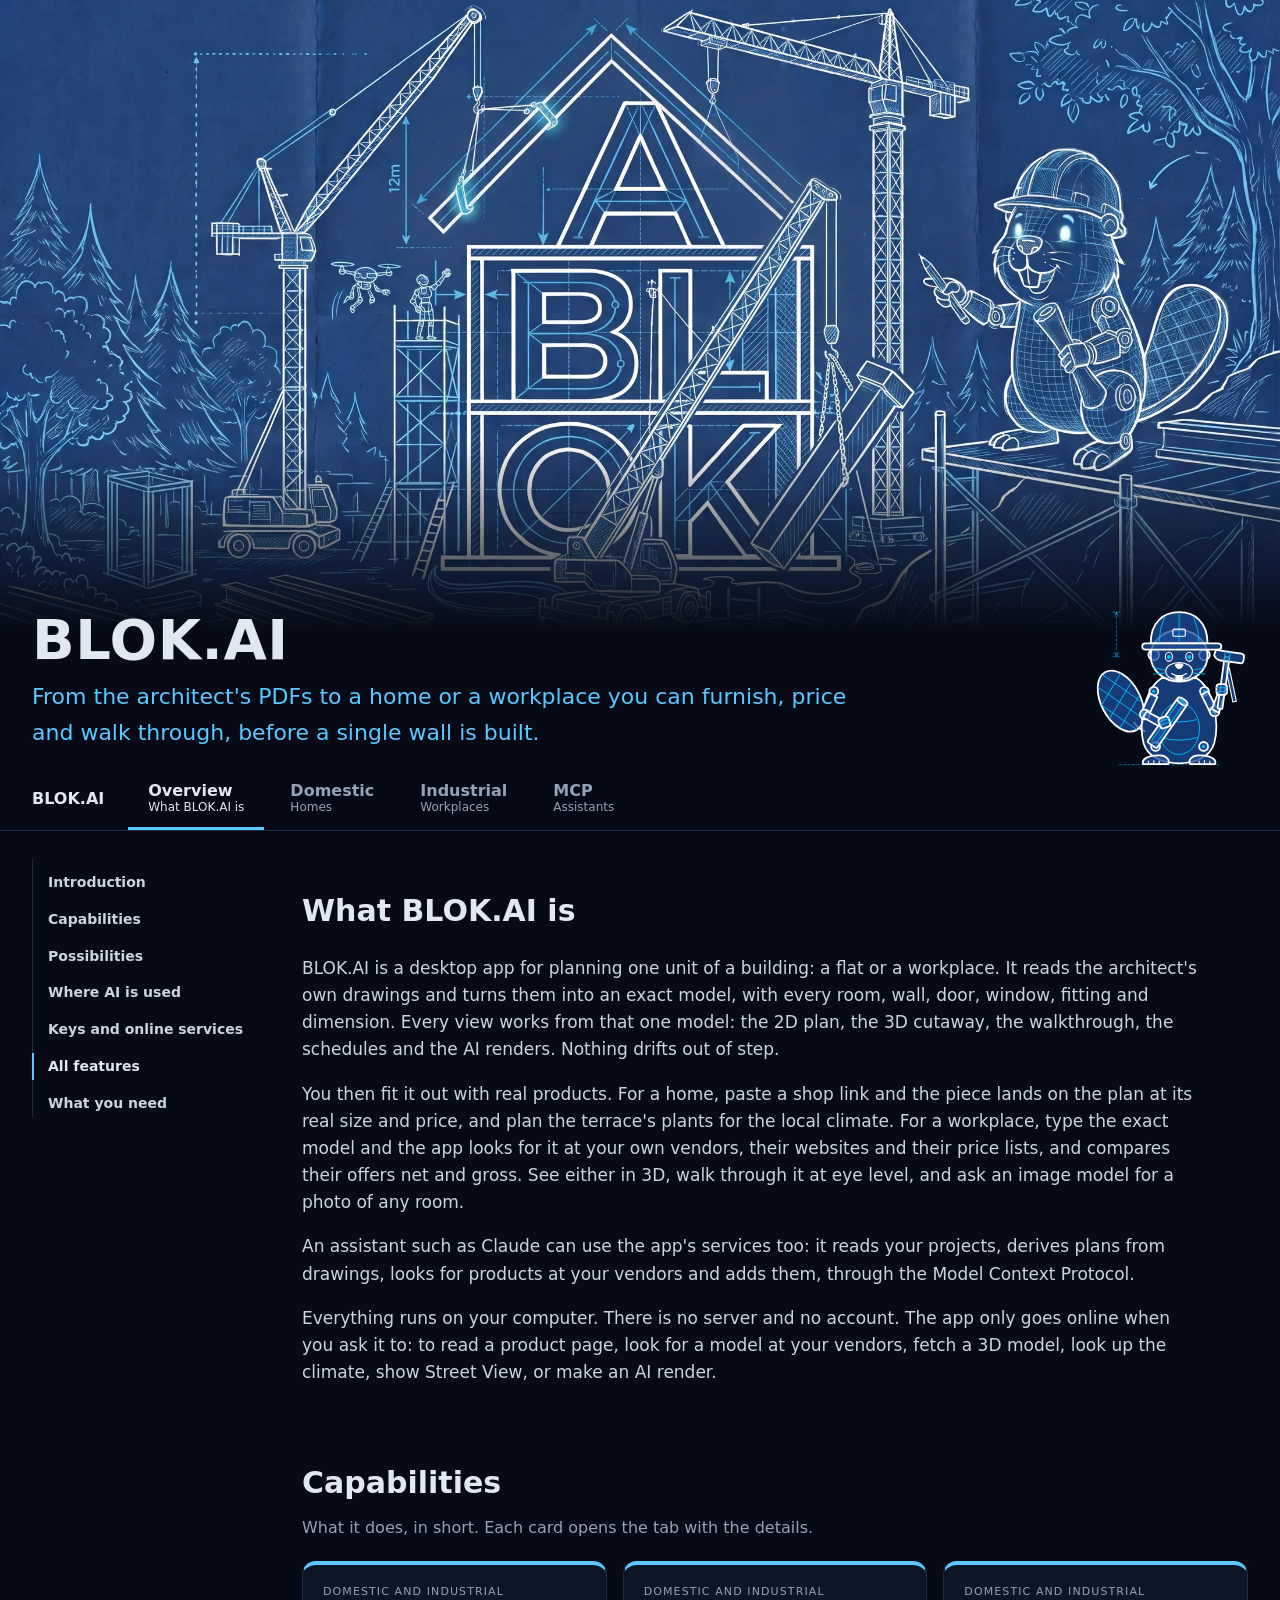
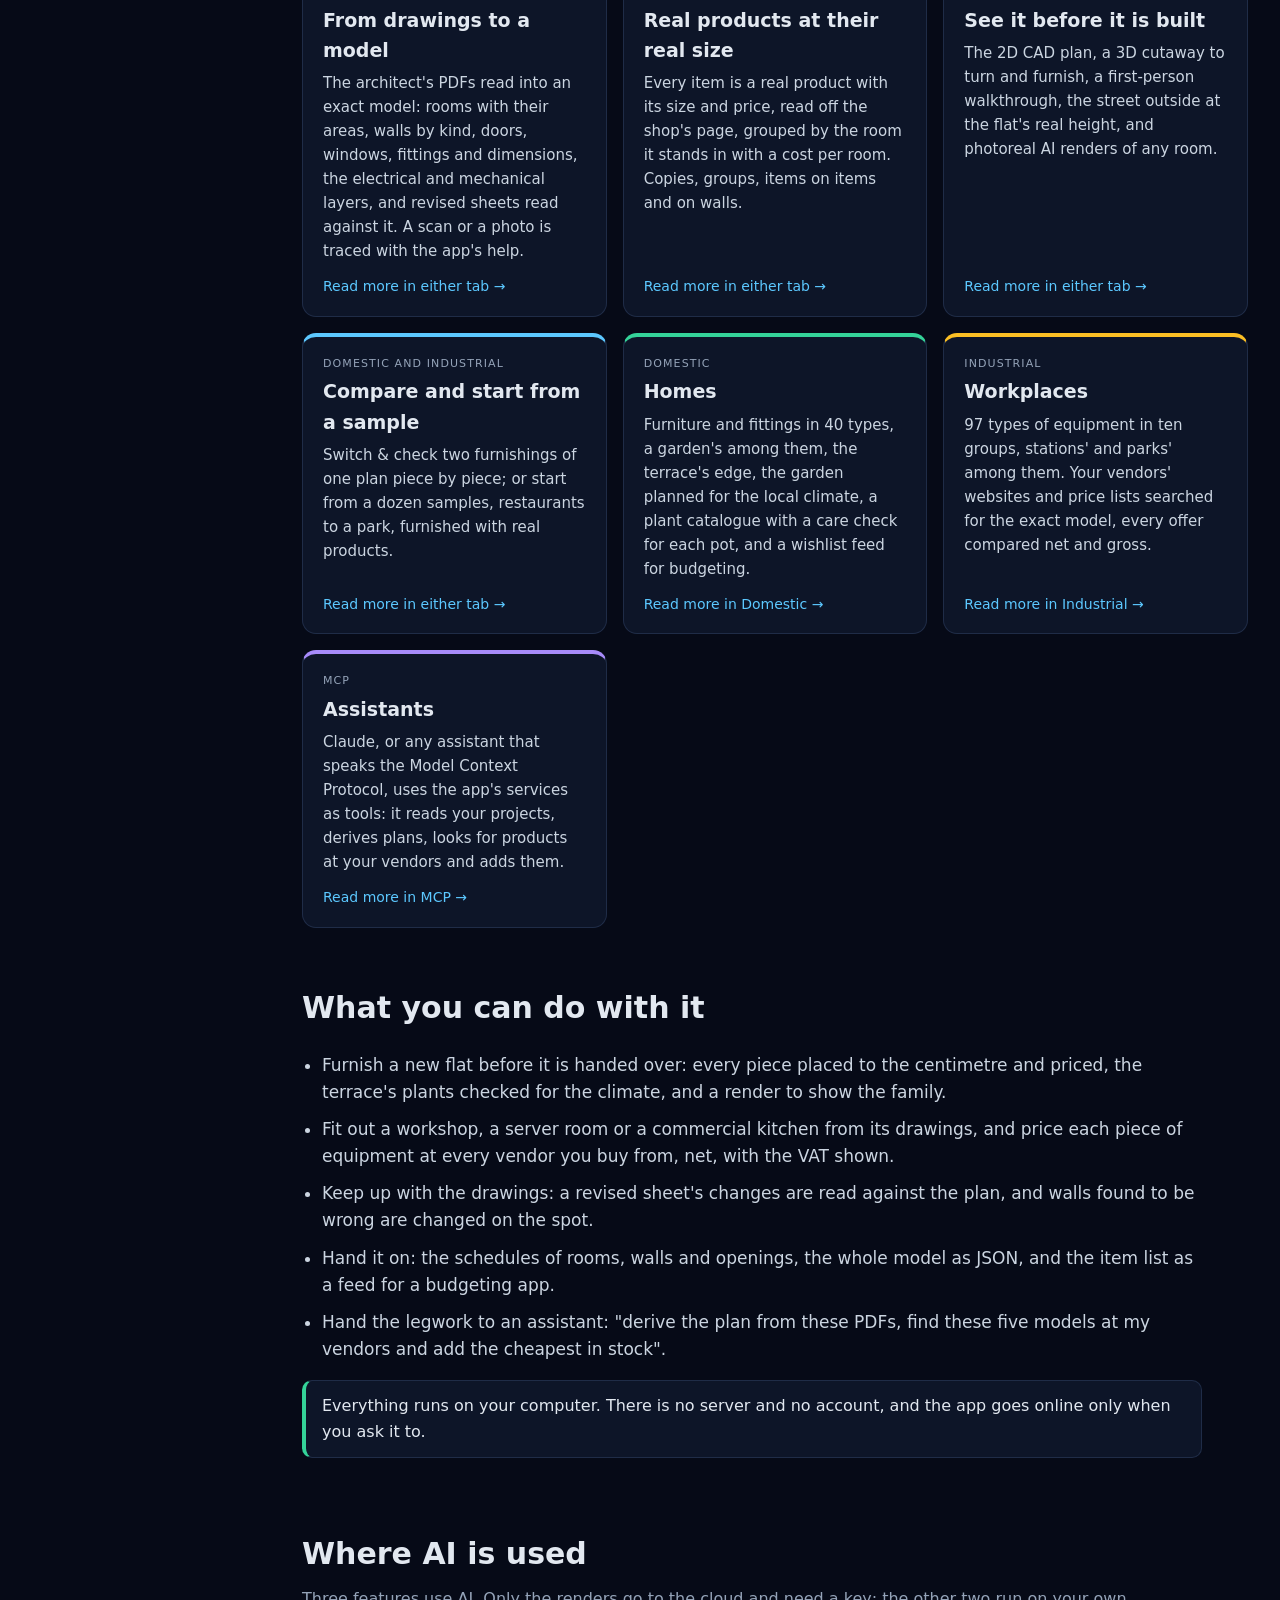
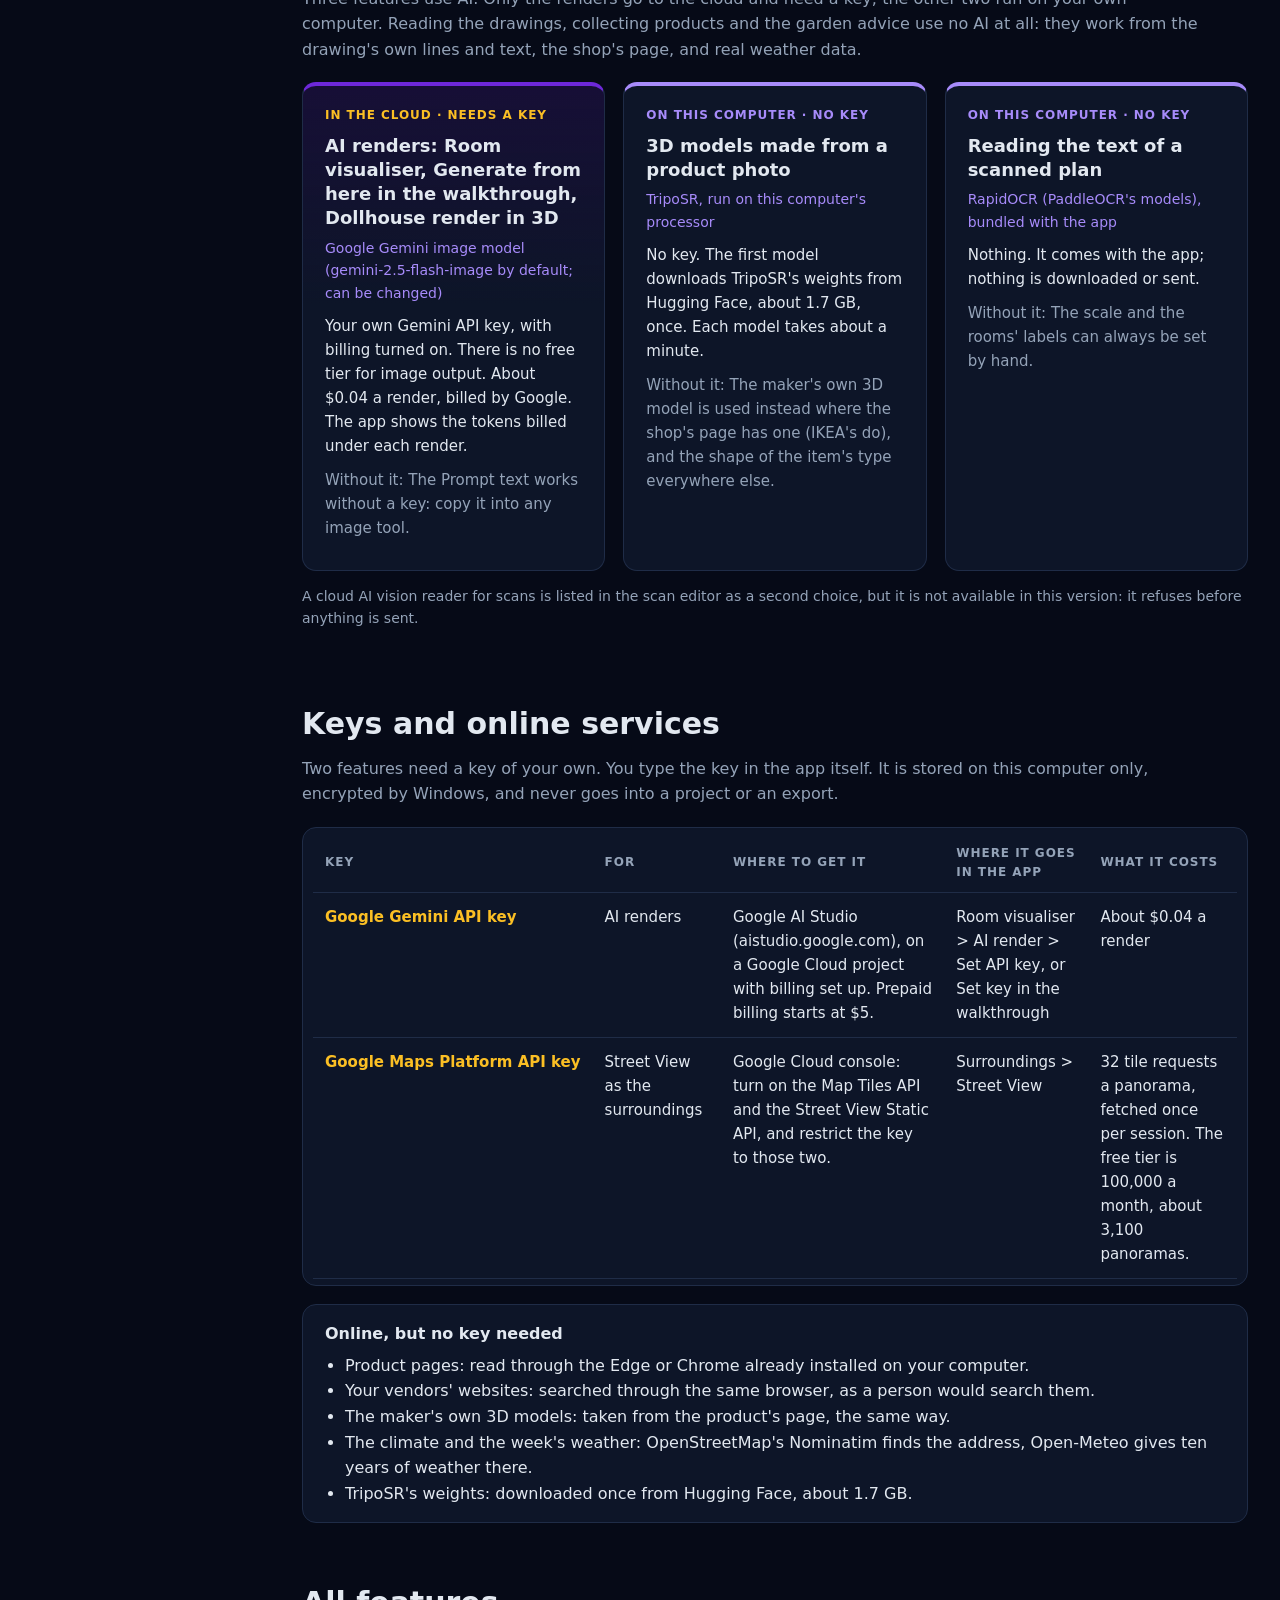
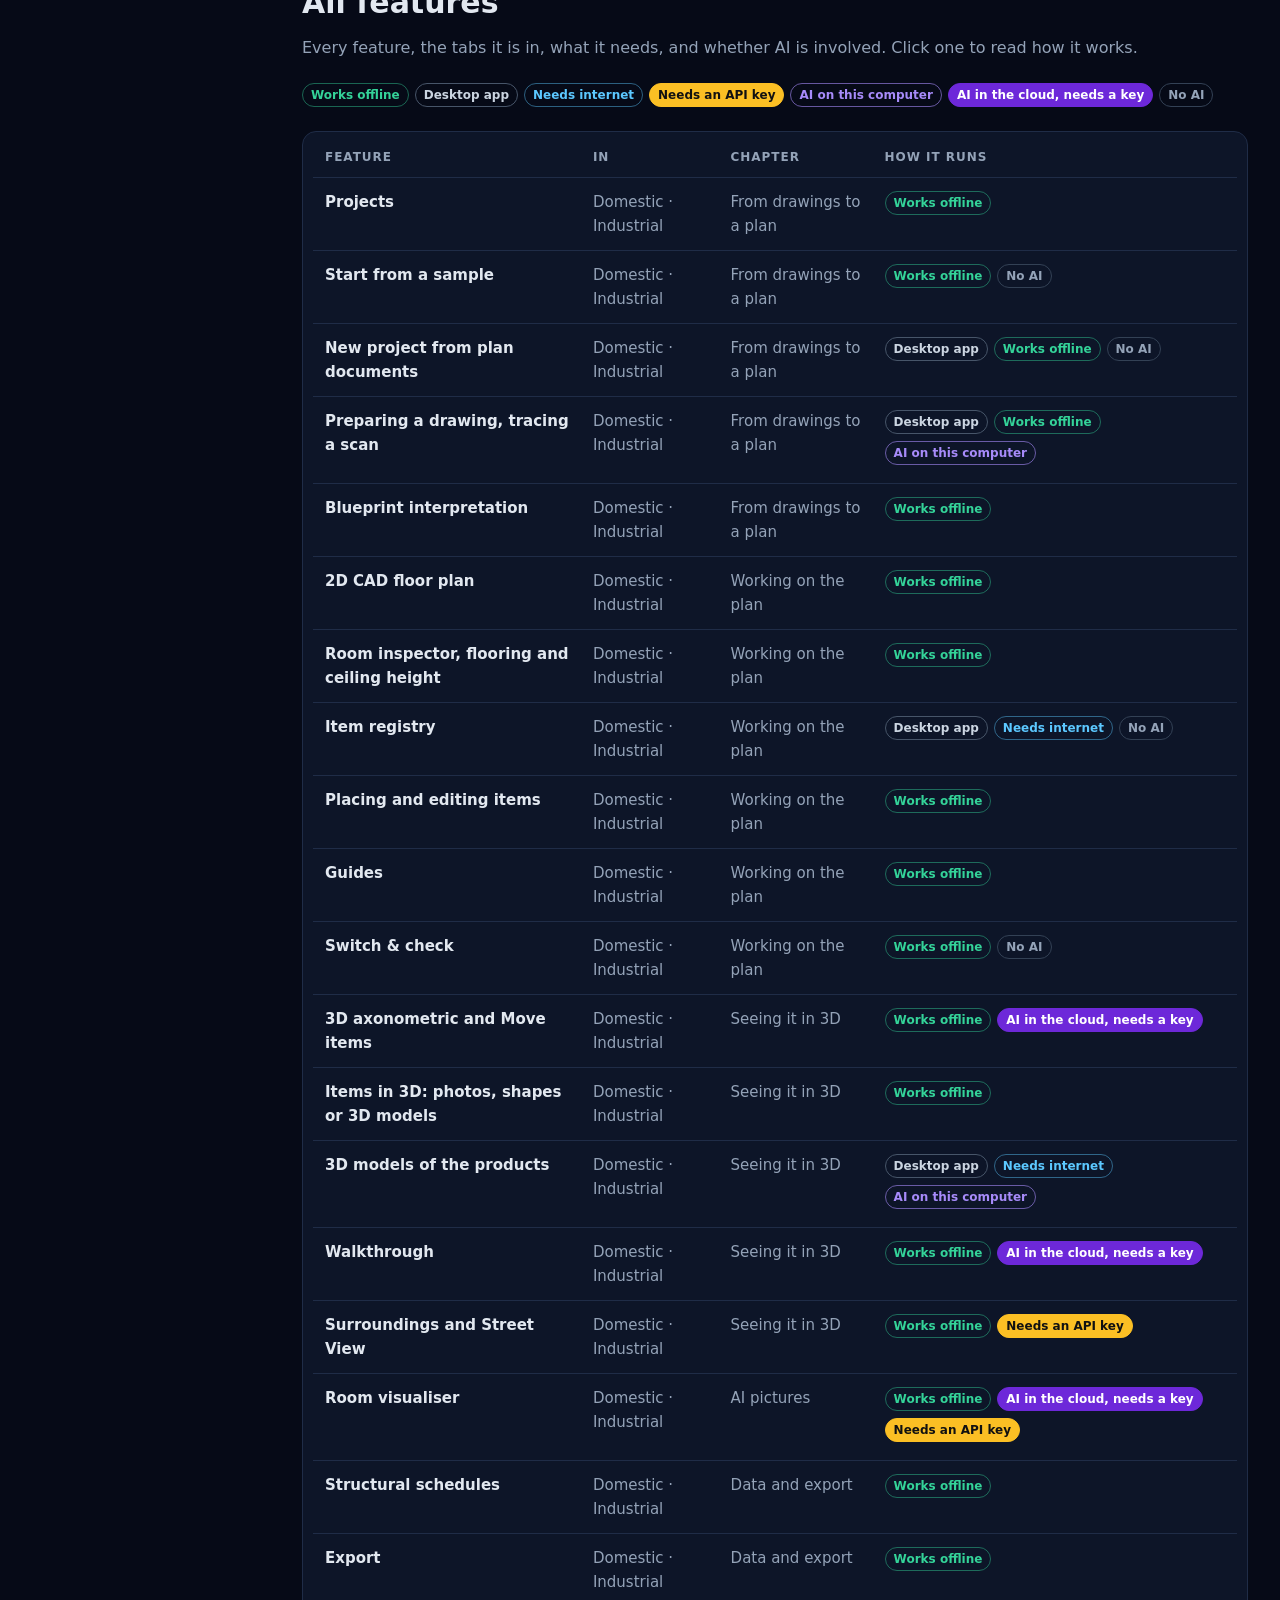
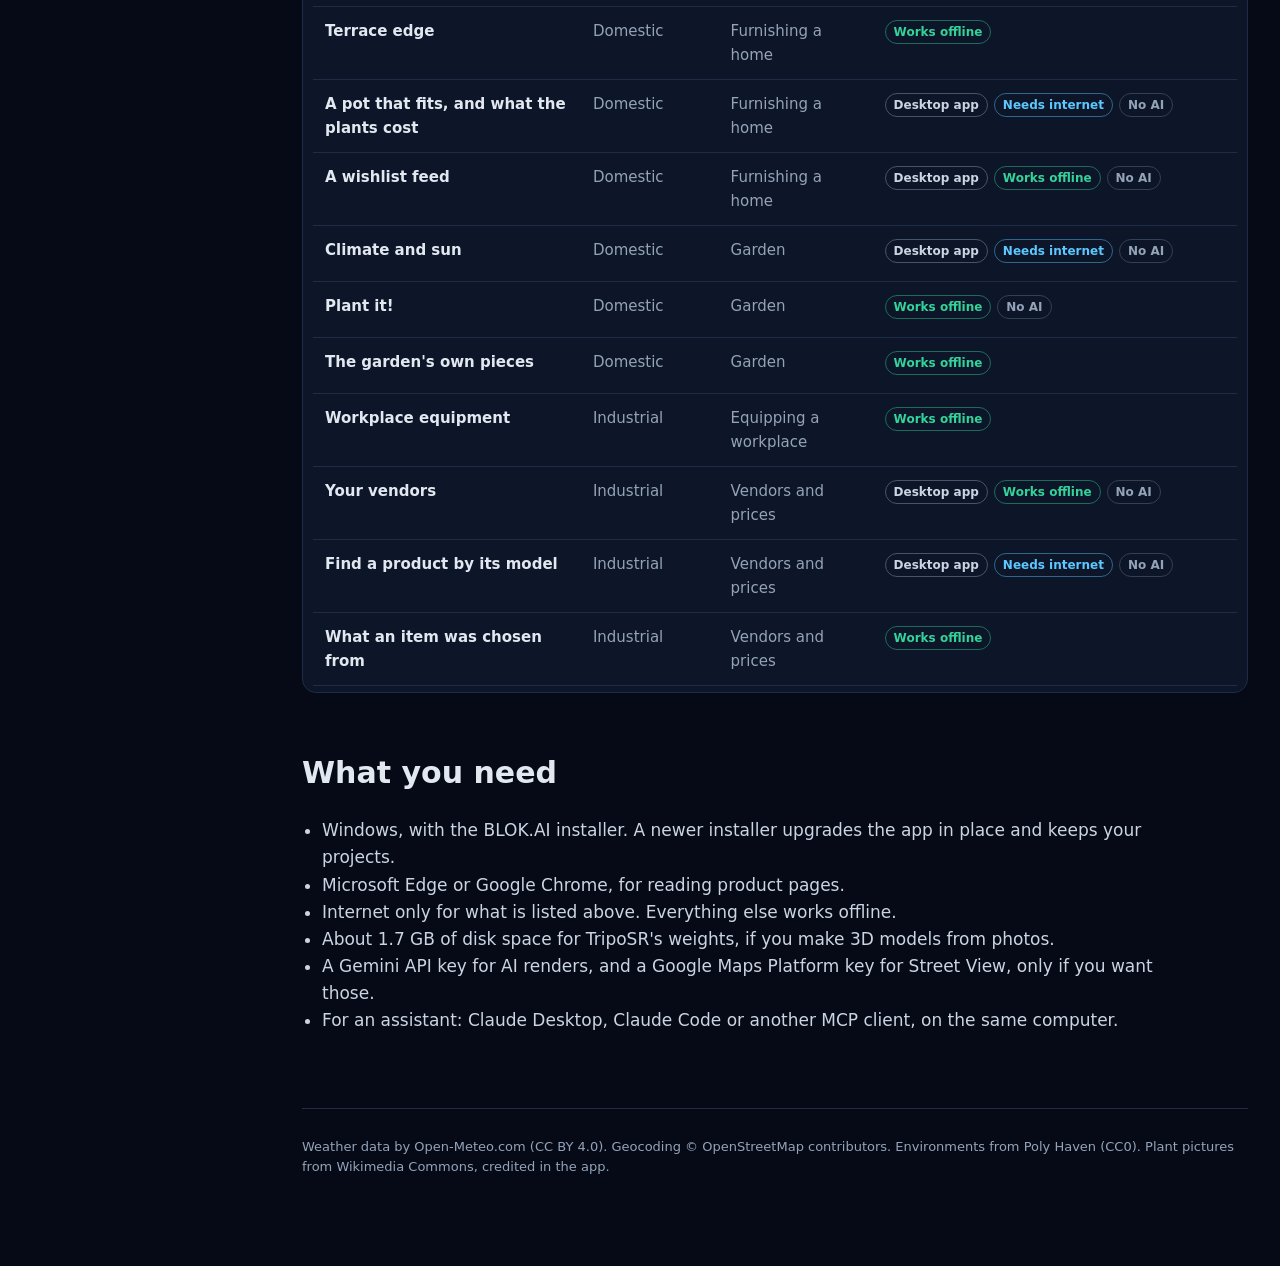
==== index.html @ 5d0a4ec6 "Intro page: the industrial tab's own screenshots, taken on the sample workplaces Co-Authored-By: Cla" ====
<!doctype html>
<html lang="en">
<head>
<meta charset="utf-8">
<meta name="viewport" content="width=device-width, initial-scale=1">
<title>BLOK.AI: an introduction</title>
<style>
  :root {
    --bg: #060a17; --panel: #0d1528; --panel-2: #111c33; --line: #1f2c47; --text: #e2e8f0; --muted: #94a3b8;
    --cyan: #5cc8ff; --brand: #f43f5e; --violet: #a78bfa; --violet-deep: #6d28d9; --amber: #fbbf24; --green: #34d399;
    --tabs: 62px;
  }
  * { box-sizing: border-box; }
  html { scroll-behavior: smooth; scroll-padding-top: calc(var(--tabs) + 16px); }
  body { margin: 0; background: var(--bg); color: var(--text); font: 16px/1.6 "Segoe UI", system-ui, -apple-system, sans-serif; }
  a { color: var(--cyan); text-decoration: none; }
  a:hover { text-decoration: underline; }
  .hero { position: relative; }
  .hero img { display: block; width: 100%; max-height: 70vh; object-fit: cover; object-position: center 40%; }
  .hero::after { content: ""; position: absolute; inset: auto 0 0 0; height: 30%; background: linear-gradient(transparent, var(--bg)); }
  .wrap { max-width: 1360px; margin: 0 auto; padding: 0 32px; }
  header.title { margin-top: -40px; position: relative; z-index: 1; display: grid; grid-template-columns: 1fr 160px; gap: 32px; align-items: end; }
  header.title h1 { font-size: 56px; line-height: 1.05; margin: 0 0 10px; letter-spacing: .01em; }
  header.title .tagline { font-size: 22px; color: var(--cyan); margin: 0 0 18px; font-weight: 300; max-width: 820px; }
  header.title .mascot svg { width: 160px; height: auto; display: block; }
  .tabbar { position: sticky; top: 0; z-index: 10; background: rgba(6, 10, 23, .94); backdrop-filter: blur(8px); border-bottom: 1px solid var(--line); }
  .tabbar .wrap { display: flex; gap: 6px; align-items: stretch; height: var(--tabs); overflow-x: auto; }
  .tabbar .brand { font-weight: 700; color: var(--text); align-self: center; margin-right: 18px; white-space: nowrap; }
  .tab { display: flex; flex-direction: column; justify-content: center; padding: 0 20px; color: var(--muted); border-bottom: 3px solid transparent; white-space: nowrap; }
  .tab:hover { text-decoration: none; color: var(--text); }
  .tab .t { font-weight: 600; font-size: 16px; line-height: 1.2; }
  .tab .s { font-size: 12px; line-height: 1.2; }
  .tab[aria-selected="true"] { color: var(--text); border-bottom-color: var(--cyan); }
  .tab[data-tab="domestic"][aria-selected="true"] { border-bottom-color: var(--green); }
  .tab[data-tab="industrial"][aria-selected="true"] { border-bottom-color: var(--amber); }
  .tab[data-tab="mcp"][aria-selected="true"] { border-bottom-color: var(--violet); }
  .layout { display: grid; grid-template-columns: 230px minmax(0, 1fr); gap: 40px; align-items: start; }
  .side { position: sticky; top: calc(var(--tabs) + 20px); max-height: calc(100vh - var(--tabs) - 40px); overflow-y: auto; padding: 28px 4px 28px 0; }
  .menu { display: none; flex-direction: column; border-left: 1px solid var(--line); }
  .menu.on { display: flex; }
  .menu a { color: var(--muted); padding: 4px 0 4px 14px; margin-left: -1px; border-left: 2px solid transparent; font-size: 14px; line-height: 1.35; }
  .menu a:hover { color: var(--text); text-decoration: none; }
  .menu a.top { color: #cbd5e1; font-weight: 600; margin-top: 10px; }
  .menu a.sub { padding-left: 26px; font-size: 13px; }
  .menu a.here { color: var(--text); border-left-color: var(--cyan); }
  main { display: flex; flex-direction: column; padding-bottom: 40px; min-width: 0; }
  main > section[hidden] { display: none; }
  main > footer { order: 9999; margin-top: 56px; }
  section { margin: 56px 0 0; }
  .intro p { max-width: 900px; color: #cbd5e1; font-size: 17px; }
  h2 { font-size: 30px; margin: 0; }
  .section-head { margin-bottom: 20px; }
  .section-head p { color: var(--muted); max-width: 900px; margin: 8px 0 0; }
  .tab-head { border-left: 4px solid var(--cyan); padding: 6px 0 6px 20px; }
  .tab-head .label { font-size: 12px; text-transform: uppercase; letter-spacing: .12em; color: var(--cyan); font-weight: 600; }
  .tab-head h2 { font-size: 40px; margin: 4px 0 6px; }
  .tab-head p { color: #cbd5e1; font-size: 18px; max-width: 900px; margin: 0; }
  #domestic-head .tab-head { border-left-color: var(--green); } #domestic-head .label { color: var(--green); }
  #industrial-head .tab-head { border-left-color: var(--amber); } #industrial-head .label { color: var(--amber); }
  #mcp-intro .tab-head { border-left-color: var(--violet); } #mcp-intro .label { color: var(--violet); }
  .caps { display: grid; grid-template-columns: repeat(3, 1fr); gap: 16px; }
  .cap { display: flex; flex-direction: column; background: var(--panel); border: 1px solid var(--line); border-radius: 14px; padding: 18px 20px; color: var(--text); border-top: 4px solid var(--cyan); }
  .cap:hover { text-decoration: none; background: var(--panel-2); }
  .cap.domestic { border-top-color: var(--green); } .cap.industrial { border-top-color: var(--amber); } .cap.mcp { border-top-color: var(--violet); }
  .cap .tag { font-size: 11px; text-transform: uppercase; letter-spacing: .1em; color: var(--muted); }
  .cap h3 { margin: 4px 0 6px; font-size: 19px; }
  .cap p { margin: 0 0 12px; color: #cbd5e1; font-size: 15px; flex: 1; }
  .cap .more { font-size: 14px; color: var(--cyan); }
  .possible, .how, .needs { padding-left: 20px; max-width: 900px; font-size: 17px; color: #cbd5e1; }
  .possible li, .how li { margin-bottom: 10px; }
  .private { max-width: 900px; background: var(--panel); border: 1px solid var(--line); border-left: 4px solid var(--green); border-radius: 10px; padding: 12px 16px; }
  .ai-grid { display: grid; grid-template-columns: repeat(3, 1fr); gap: 18px; }
  .ai-card { background: var(--panel); border: 1px solid var(--line); border-radius: 14px; padding: 20px 22px; border-top: 4px solid var(--violet); }
  .ai-card.cloud { border-top-color: var(--violet-deep); background: linear-gradient(180deg, rgba(109, 40, 217, .16), var(--panel) 45%); }
  .ai-card .where { font-size: 12px; text-transform: uppercase; letter-spacing: .08em; color: var(--violet); font-weight: 600; }
  .ai-card.cloud .where { color: var(--amber); }
  .ai-card h3 { font-size: 18px; margin: 8px 0 6px; line-height: 1.35; }
  .ai-card .model { color: var(--violet); font-size: 14px; margin: 0 0 10px; }
  .ai-card p { margin: 0 0 10px; font-size: 15px; }
  .muted { color: var(--muted); }
  .footnote { color: var(--muted); font-size: 14px; margin-top: 14px; }
  table { width: 100%; border-collapse: collapse; font-size: 15px; }
  th { text-align: left; font-size: 12px; text-transform: uppercase; letter-spacing: .08em; color: var(--muted); font-weight: 600; padding: 10px 12px; border-bottom: 1px solid var(--line); }
  td { padding: 12px; border-bottom: 1px solid var(--line); vertical-align: top; }
  .table-box { background: var(--panel); border: 1px solid var(--line); border-radius: 14px; padding: 6px 10px; overflow-x: auto; }
  .keys td:first-child { color: var(--amber); white-space: nowrap; }
  .free { margin-top: 18px; background: var(--panel); border: 1px solid var(--line); border-radius: 14px; padding: 16px 22px; }
  .free h3 { margin: 0 0 6px; font-size: 16px; }
  .free ul { margin: 0; padding-left: 20px; }
  .badge { display: inline-block; font-size: 12px; line-height: 1; padding: 5px 8px; border-radius: 999px; margin: 0 6px 6px 0; white-space: nowrap; border: 1px solid; font-weight: 600; }
  .badge.offline { color: var(--green); border-color: rgba(52, 211, 153, .45); }
  .badge.desktop { color: #cbd5e1; border-color: #475569; }
  .badge.internet { color: var(--cyan); border-color: rgba(92, 200, 255, .45); }
  .badge.key { color: #111; background: var(--amber); border-color: var(--amber); }
  .badge.ai-local { color: var(--violet); border-color: rgba(167, 139, 250, .6); }
  .badge.ai-cloud { color: #fff; background: var(--violet-deep); border-color: var(--violet-deep); }
  .badge.noai { color: var(--muted); border-color: #334155; }
  .legend { margin: 10px 0 18px; }
  .glance td a { color: var(--text); font-weight: 600; }
  .chapter-head { display: flex; align-items: baseline; gap: 16px; border-bottom: 1px solid var(--line); padding-bottom: 12px; margin-bottom: 8px; }
  .chapter-head .num { font-size: 40px; font-weight: 300; color: var(--brand); }
  .feature { display: grid; grid-template-columns: minmax(0, 4fr) minmax(0, 7fr); gap: 32px; padding: 36px 0; border-bottom: 1px solid var(--line); align-items: start; }
  .feature.flip { grid-template-columns: minmax(0, 7fr) minmax(0, 4fr); }
  .feature.flip .text { order: 2; }
  .feature.noshot { grid-template-columns: minmax(0, 1fr); }
  .feature.noshot .text { max-width: 760px; }
  .feature h3 { font-size: 24px; margin: 0 0 10px; }
  .feature .lead { font-size: 18px; color: #cbd5e1; margin: 8px 0 12px; }
  .feature ul { padding-left: 20px; margin: 0 0 14px; }
  .feature li { margin-bottom: 6px; }
  .note { font-size: 15px; padding: 10px 14px; border-radius: 10px; margin: 10px 0 0; }
  .ai-note { background: rgba(109, 40, 217, .16); border: 1px solid rgba(167, 139, 250, .35); }
  .ai-note strong { color: var(--violet); }
  .needs-note { background: rgba(251, 191, 36, .08); border: 1px solid rgba(251, 191, 36, .3); }
  .needs-note strong { color: var(--amber); }
  .shots { display: grid; grid-template-columns: 1fr 1fr; gap: 14px; }
  figure { margin: 0; }
  body[data-tab="domestic"] figure.main-domestic, body[data-tab="industrial"] figure.main-industrial { grid-column: 1 / -1; }
  body[data-tab="domestic"] figure.only-industrial, body[data-tab="industrial"] figure.only-domestic { display: none; }
  figure img { width: 100%; display: block; border-radius: 10px; border: 1px solid var(--line); cursor: zoom-in; background: #000; }
  figcaption { font-size: 13px; color: var(--muted); margin-top: 6px; }
  .tools td.group { color: var(--violet); font-weight: 600; white-space: nowrap; }
  .tools code, pre, .turn.tool { font-family: "Cascadia Code", Consolas, monospace; }
  .tools code { color: var(--cyan); font-size: 14px; white-space: nowrap; }
  pre { background: var(--panel); border: 1px solid var(--line); border-radius: 10px; padding: 12px 14px; font-size: 13px; overflow-x: auto; white-space: pre-wrap; word-break: break-all; margin: 4px 0 16px; max-width: 980px; }
  .code-label { font-size: 14px; color: var(--muted); margin: 14px 0 0; }
  .transcript { background: var(--panel); border: 1px solid var(--line); border-radius: 14px; padding: 10px 16px; max-width: 980px; }
  .turn { display: grid; grid-template-columns: 90px 1fr; gap: 12px; padding: 8px 0; font-size: 15px; border-bottom: 1px solid var(--line); }
  .turn:last-child { border-bottom: 0; }
  .turn .who { font-size: 12px; text-transform: uppercase; letter-spacing: .08em; color: var(--muted); padding-top: 3px; font-family: "Segoe UI", system-ui, sans-serif; }
  .turn.tool { font-size: 13px; color: var(--cyan); }
  .turn.you .who { color: var(--green); }
  .turn.assistant .who { color: var(--violet); }
  .laters { display: grid; grid-template-columns: repeat(3, 1fr); gap: 14px; }
  .later { background: var(--panel); border: 1px solid var(--line); border-radius: 14px; padding: 16px 18px; }
  .later .when { font-size: 11px; text-transform: uppercase; letter-spacing: .1em; font-weight: 600; color: var(--muted); }
  .later.planned { border-color: rgba(167, 139, 250, .55); background: linear-gradient(180deg, rgba(109, 40, 217, .14), var(--panel) 60%); }
  .later.planned .when { color: var(--violet); }
  .later h3 { margin: 4px 0 6px; font-size: 17px; }
  .later p { margin: 0; font-size: 15px; color: #cbd5e1; }
  footer { border-top: 1px solid var(--line); padding: 28px 0 48px; color: var(--muted); font-size: 13px; }
  #viewer { position: fixed; inset: 0; background: rgba(0, 0, 0, .9); display: none; z-index: 20; align-items: center; justify-content: center; flex-direction: column; padding: 24px; cursor: zoom-out; }
  #viewer.open { display: flex; }
  #viewer img { max-width: 96vw; max-height: 86vh; border-radius: 8px; }
  #viewer p { color: #cbd5e1; max-width: 1100px; text-align: center; }
  @media (max-width: 1100px) {
    .caps, .laters, .ai-grid { grid-template-columns: 1fr 1fr; }
  }
  @media (max-width: 900px) {
    .layout { grid-template-columns: 1fr; gap: 0; }
    .side { position: static; max-height: none; padding: 16px 0 0; }
    .menu a.sub { display: none; }
    .caps, .laters, .ai-grid { grid-template-columns: 1fr; }
    .feature, .feature.flip { grid-template-columns: 1fr; }
    .feature.flip .text { order: 0; }
    header.title { grid-template-columns: 1fr; margin-top: 0; }
    header.title h1 { font-size: 40px; }
    header.title .mascot { display: none; }
  }
</style>
</head>
<body>
<div class="hero"><img src="[data-uri]" alt="BLOK.AI: a blueprint of a building site, cranes lifting the letters B L O K into a house under an A roof, watched by the beaver mascot"></div>
<div class="wrap">
  <header class="title">
    <div>
      <h1>BLOK.AI</h1>
      <p class="tagline">From the architect&#x27;s PDFs to a home or a workplace you can furnish, price and walk through, before a single wall is built.</p>
    </div>
    <div class="mascot"><svg xmlns="http://www.w3.org/2000/svg" viewBox="0 0 360 400" width="360" height="400" fill="none" stroke-linecap="round" stroke-linejoin="round">
  <title>BLOK.AI mascot: a beaver builder in a hard hat, holding a rolled-up blueprint, a hammer and a pencil</title>
  <style>
    .line { stroke: #ffffff; stroke-width: 4; }
    .fine { stroke: #ffffff; stroke-width: 2.5; }
    .accent { stroke: #00bfff; stroke-width: 2; }
    .measure { stroke: #00bfff; stroke-width: 1.5; stroke-dasharray: 5 5; opacity: 0.7; }
    /* A faint blue body, so what is behind shows only dimly, as hidden lines do on a drawing. */
    .solid { fill: #1c4e9a; fill-opacity: 0.75; }
    .glow { fill: #00bfff; }
    .white { fill: #ffffff; }

    /* The tail flaps about where it meets the body; the blueprint arm swings about the shoulder. */
    .tail { transform-box: view-box; transform-origin: 128px 318px; animation: flap 1.8s ease-in-out infinite; }
    .plan-arm { transform-box: view-box; transform-origin: 148px 228px; animation: swing 2.6s ease-in-out infinite; }
    @keyframes flap { 0%, 100% { transform: rotate(0deg); } 50% { transform: rotate(-9deg); } }
    @keyframes swing { 0%, 100% { transform: rotate(0deg); } 50% { transform: rotate(-11deg); } }
    @media (prefers-reduced-motion: reduce) { .tail, .plan-arm { animation: none; } }
  </style>

  <!-- measurement markers -->
  <path class="measure" d="M64 50 V150 M56 50 H72 M56 150 H72"/>
  <path class="accent" d="M64 50 l-4 9 M64 50 l4 9 M64 150 l-4 -9 M64 150 l4 -9" opacity="0.7"/>
  <path class="measure" d="M70 393 H300"/>

  <!-- the tail, flat and cross-hatched -->
  <g class="tail">
    <clipPath id="paddle">
      <ellipse cx="74" cy="250" rx="44" ry="74" transform="rotate(-28 74 250)"/>
    </clipPath>
    <path class="line" d="M128 318 Q112 312 104 298"/>
    <ellipse class="line solid" cx="74" cy="250" rx="44" ry="74" transform="rotate(-28 74 250)"/>
    <g class="accent" clip-path="url(#paddle)">
      <path d="M10 210 L140 300 M10 245 L140 335 M10 175 L140 265 M10 140 L140 230"/>
      <path d="M30 320 L120 170 M60 330 L150 180 M0 310 L90 160"/>
    </g>
  </g>

  <!-- the body -->
  <path class="line solid" d="M166 198 C128 222 113 298 125 345 C135 378 172 390 205 390 C238 390 274 378 284 345 C297 298 282 222 244 198 Z"/>
  <ellipse class="accent" cx="205" cy="312" rx="46" ry="58"/>
  <path class="accent" d="M166 292 Q205 302 244 292 M164 332 Q205 344 246 332"/>

  <!-- legs: robotic knees, and the feet -->
  <circle class="line solid" cx="152" cy="352" r="10"/>
  <circle class="glow" cx="152" cy="352" r="3.5"/>
  <circle class="line solid" cx="260" cy="352" r="10"/>
  <circle class="glow" cx="260" cy="352" r="3.5"/>
  <path class="line solid" d="M156 372 C134 372 120 382 124 392 H180 C186 384 176 372 162 372 Z"/>
  <path class="fine" d="M136 392 V385 M148 392 V384 M160 392 V385"/>
  <path class="line solid" d="M254 372 C276 372 290 382 286 392 H230 C224 384 234 372 248 372 Z"/>
  <path class="fine" d="M274 392 V385 M262 392 V384 M250 392 V385"/>

  <!-- the head -->
  <circle class="line solid" cx="148" cy="146" r="12"/>
  <circle class="line solid" cx="262" cy="146" r="12"/>
  <ellipse class="line solid" cx="205" cy="148" rx="64" ry="58"/>
  <!-- eyes, lit -->
  <ellipse class="fine" cx="182" cy="150" rx="8" ry="10"/>
  <ellipse class="fine" cx="228" cy="150" rx="8" ry="10"/>
  <circle class="glow" cx="182" cy="151" r="4.5"/>
  <circle class="glow" cx="228" cy="151" r="4.5"/>
  <!-- muzzle, nose, smile and buck teeth -->
  <ellipse class="fine" cx="205" cy="183" rx="30" ry="20"/>
  <path class="white" d="M195 168 Q205 162 215 168 Q212 177 205 178 Q198 177 195 168 Z"/>
  <path class="fine" d="M188 188 Q205 199 222 188"/>
  <path class="fine white" d="M198 193 H205 V204 H199 Q198 204 198 203 Z M205 193 H212 V203 Q212 204 211 204 H205 Z"/>
  <path class="accent" d="M172 180 L148 175 M172 187 L147 189 M238 180 L262 175 M238 187 L263 189"/>

  <!-- the hard hat -->
  <path class="line solid" d="M141 120 C141 72 170 50 205 50 C240 50 269 72 269 120 Z"/>
  <path class="line solid" d="M130 120 H292 Q300 120 300 127 Q300 134 292 134 H130 Q122 134 122 127 Q122 120 130 120 Z"/>
  <path class="accent" d="M205 52 V118 M172 62 Q160 88 160 118 M238 62 Q250 88 250 118"/>
  <rect class="fine" x="191" y="88" width="28" height="16" rx="3"/>

  <!-- right arm: a pencil and a hammer -->
  <circle class="line solid" cx="262" cy="228" r="10"/>
  <circle class="glow" cx="262" cy="228" r="3.5"/>
  <path class="line solid" d="M255 236 L276 278 L292 270 L270 228 Z"/>
  <circle class="line solid" cx="285" cy="273" r="11"/>
  <circle class="glow" cx="285" cy="273" r="4"/>
  <path class="line solid" d="M279 268 L293 230 L307 235 L294 276 Z"/>
  <g transform="rotate(-12 322 214)">
    <path class="fine solid" d="M318 176 L322 162 L326 176 V252 H318 Z"/>
    <path class="accent" d="M318 186 H326"/>
  </g>
  <g transform="rotate(8 305 205)">
    <rect class="line solid" x="300" y="150" width="11" height="118" rx="3"/>
    <path class="line solid" d="M278 138 H336 Q343 138 343 145 V153 Q343 160 336 160 H292 Q283 160 276 151 Z"/>
    <path class="accent" d="M300 138 V160 M311 138 V160"/>
  </g>
  <rect class="line solid" x="289" y="212" width="24" height="24" rx="7"/>
  <path class="accent" d="M289 220 H313 M289 228 H313"/>

  <!-- left arm: the rolled-up blueprint, swinging -->
  <g class="plan-arm">
    <circle class="line solid" cx="148" cy="228" r="10"/>
    <circle class="glow" cx="148" cy="228" r="3.5"/>
    <path class="line solid" d="M140 233 L120 275 L136 283 L156 241 Z"/>
    <circle class="line solid" cx="128" cy="280" r="11"/>
    <circle class="glow" cx="128" cy="280" r="4"/>
    <path class="line solid" d="M124 287 L164 309 L172 295 L132 273 Z"/>
    <g transform="rotate(-55 178 300)">
      <rect class="line solid" x="118" y="287" width="120" height="26" rx="5"/>
      <ellipse class="line solid" cx="238" cy="300" rx="6" ry="13"/>
      <ellipse class="accent" cx="238" cy="300" rx="2.5" ry="6"/>
      <path class="accent" d="M126 294 H230 M126 306 H230"/>
    </g>
    <rect class="line solid" x="160" y="286" width="24" height="24" rx="7" transform="rotate(-20 172 298)"/>
    <path class="accent" d="M162 296 L184 288 M164 304 L186 296"/>
  </g>
</svg>
</div>
  </header>
</div>
<div class="tabbar"><div class="wrap" role="tablist"><span class="brand">BLOK.AI</span><a class="tab" role="tab" href="#overview" data-tab="overview"><span class="t">Overview</span><span class="s">What BLOK.AI is</span></a><a class="tab" role="tab" href="#domestic" data-tab="domestic"><span class="t">Domestic</span><span class="s">Homes</span></a><a class="tab" role="tab" href="#industrial" data-tab="industrial"><span class="t">Industrial</span><span class="s">Workplaces</span></a><a class="tab" role="tab" href="#mcp" data-tab="mcp"><span class="t">MCP</span><span class="s">Assistants</span></a></div></div>
<div class="wrap layout">
  <aside class="side"><nav class="menu" data-menu="overview"><a href="#introduction" class="top">Introduction</a><a href="#capabilities" class="top">Capabilities</a><a href="#possibilities" class="top">Possibilities</a><a href="#ai" class="top">Where AI is used</a><a href="#keys" class="top">Keys and online services</a><a href="#features" class="top">All features</a><a href="#requirements" class="top">What you need</a></nav><nav class="menu" data-menu="domestic"><a href="#drawings" class="top">From drawings to a plan</a><a href="#projects" class="sub">Projects</a><a href="#start-from-a-sample" class="sub">Start from a sample</a><a href="#new-project-from-plan-documents" class="sub">New project from plan documents</a><a href="#preparing-a-drawing--tracing-a-scan" class="sub">Preparing a drawing, tracing a scan</a><a href="#blueprint-interpretation" class="sub">Blueprint interpretation</a><a href="#plan" class="top">Working on the plan</a><a href="#2d-cad-floor-plan" class="sub">2D CAD floor plan</a><a href="#room-inspector--flooring-and-ceiling-height" class="sub">Room inspector, flooring and ceiling height</a><a href="#item-registry" class="sub">Item registry</a><a href="#placing-and-editing-items" class="sub">Placing and editing items</a><a href="#guides" class="sub">Guides</a><a href="#switch---check" class="sub">Switch &amp; check</a><a href="#home" class="top">Furnishing a home</a><a href="#terrace-edge" class="sub">Terrace edge</a><a href="#a-pot-that-fits--and-what-the-plants-cost" class="sub">A pot that fits, and what the plants cost</a><a href="#a-wishlist-feed" class="sub">A wishlist feed</a><a href="#garden" class="top">Garden</a><a href="#climate-and-sun" class="sub">Climate and sun</a><a href="#plant-it" class="sub">Plant it!</a><a href="#the-garden-s-own-pieces" class="sub">The garden&#x27;s own pieces</a><a href="#3d" class="top">Seeing it in 3D</a><a href="#3d-axonometric-and-move-items" class="sub">3D axonometric and Move items</a><a href="#items-in-3d--photos--shapes-or-3d-models" class="sub">Items in 3D: photos, shapes or 3D models</a><a href="#3d-models-of-the-products" class="sub">3D models of the products</a><a href="#walkthrough" class="sub">Walkthrough</a><a href="#surroundings-and-street-view" class="sub">Surroundings and Street View</a><a href="#renders" class="top">AI pictures</a><a href="#room-visualiser" class="sub">Room visualiser</a><a href="#data" class="top">Data and export</a><a href="#structural-schedules" class="sub">Structural schedules</a><a href="#export" class="sub">Export</a></nav><nav class="menu" data-menu="industrial"><a href="#drawings" class="top">From drawings to a plan</a><a href="#projects" class="sub">Projects</a><a href="#start-from-a-sample" class="sub">Start from a sample</a><a href="#new-project-from-plan-documents" class="sub">New project from plan documents</a><a href="#preparing-a-drawing--tracing-a-scan" class="sub">Preparing a drawing, tracing a scan</a><a href="#blueprint-interpretation" class="sub">Blueprint interpretation</a><a href="#plan" class="top">Working on the plan</a><a href="#2d-cad-floor-plan" class="sub">2D CAD floor plan</a><a href="#room-inspector--flooring-and-ceiling-height" class="sub">Room inspector, flooring and ceiling height</a><a href="#item-registry" class="sub">Item registry</a><a href="#placing-and-editing-items" class="sub">Placing and editing items</a><a href="#guides" class="sub">Guides</a><a href="#switch---check" class="sub">Switch &amp; check</a><a href="#workplace" class="top">Equipping a workplace</a><a href="#workplace-equipment" class="sub">Workplace equipment</a><a href="#vendors" class="top">Vendors and prices</a><a href="#your-vendors" class="sub">Your vendors</a><a href="#find-a-product-by-its-model" class="sub">Find a product by its model</a><a href="#what-an-item-was-chosen-from" class="sub">What an item was chosen from</a><a href="#3d" class="top">Seeing it in 3D</a><a href="#3d-axonometric-and-move-items" class="sub">3D axonometric and Move items</a><a href="#items-in-3d--photos--shapes-or-3d-models" class="sub">Items in 3D: photos, shapes or 3D models</a><a href="#3d-models-of-the-products" class="sub">3D models of the products</a><a href="#walkthrough" class="sub">Walkthrough</a><a href="#surroundings-and-street-view" class="sub">Surroundings and Street View</a><a href="#renders" class="top">AI pictures</a><a href="#room-visualiser" class="sub">Room visualiser</a><a href="#data" class="top">Data and export</a><a href="#structural-schedules" class="sub">Structural schedules</a><a href="#export" class="sub">Export</a></nav><nav class="menu" data-menu="mcp"><a href="#mcp-intro" class="top">How it works</a><a href="#mcp-tools" class="top">Available tools</a><a href="#mcp-example" class="top">An example</a><a href="#mcp-setup" class="top">Setting it up</a><a href="#mcp-later" class="top">What can come next</a></nav></aside>
  <main>
  <section class="block" id="introduction" data-tabs="overview" data-order-overview="1">
    <div class="section-head"><h2>What BLOK.AI is</h2></div>
    <div class="intro"><p>BLOK.AI is a desktop app for planning one unit of a building: a flat or a workplace. It reads the architect&#x27;s own drawings and turns them into an exact model, with every room, wall, door, window, fitting and dimension. Every view works from that one model: the 2D plan, the 3D cutaway, the walkthrough, the schedules and the AI renders. Nothing drifts out of step.</p><p>You then fit it out with real products. For a home, paste a shop link and the piece lands on the plan at its real size and price, and plan the terrace&#x27;s plants for the local climate. For a workplace, type the exact model and the app looks for it at your own vendors, their websites and their price lists, and compares their offers net and gross. See either in 3D, walk through it at eye level, and ask an image model for a photo of any room.</p><p>An assistant such as Claude can use the app&#x27;s services too: it reads your projects, derives plans from drawings, looks for products at your vendors and adds them, through the Model Context Protocol.</p><p>Everything runs on your computer. There is no server and no account. The app only goes online when you ask it to: to read a product page, look for a model at your vendors, fetch a 3D model, look up the climate, show Street View, or make an AI render.</p></div>
  </section>
  <section class="block" id="capabilities" data-tabs="overview" data-order-overview="2">
    <div class="section-head"><h2>Capabilities</h2><p>What it does, in short. Each card opens the tab with the details.</p></div>
    <div class="caps">
      <a class="cap every" href="#drawings">
        <span class="tag">Domestic and industrial</span>
        <h3>From drawings to a model</h3><p>The architect&#x27;s PDFs read into an exact model: rooms with their areas, walls by kind, doors, windows, fittings and dimensions, the electrical and mechanical layers, and revised sheets read against it. A scan or a photo is traced with the app&#x27;s help.</p><span class="more">Read more in either tab →</span>
      </a>
      <a class="cap every" href="#plan">
        <span class="tag">Domestic and industrial</span>
        <h3>Real products at their real size</h3><p>Every item is a real product with its size and price, read off the shop&#x27;s page, grouped by the room it stands in with a cost per room. Copies, groups, items on items and on walls.</p><span class="more">Read more in either tab →</span>
      </a>
      <a class="cap every" href="#3d">
        <span class="tag">Domestic and industrial</span>
        <h3>See it before it is built</h3><p>The 2D CAD plan, a 3D cutaway to turn and furnish, a first-person walkthrough, the street outside at the flat&#x27;s real height, and photoreal AI renders of any room.</p><span class="more">Read more in either tab →</span>
      </a>
      <a class="cap every" href="#start-from-a-sample">
        <span class="tag">Domestic and industrial</span>
        <h3>Compare and start from a sample</h3><p>Switch &amp; check two furnishings of one plan piece by piece; or start from a dozen samples, restaurants to a park, furnished with real products.</p><span class="more">Read more in either tab →</span>
      </a>
      <a class="cap domestic" href="#domestic">
        <span class="tag">Domestic</span>
        <h3>Homes</h3><p>Furniture and fittings in 40 types, a garden&#x27;s among them, the terrace&#x27;s edge, the garden planned for the local climate, a plant catalogue with a care check for each pot, and a wishlist feed for budgeting.</p><span class="more">Read more in Domestic →</span>
      </a>
      <a class="cap industrial" href="#industrial">
        <span class="tag">Industrial</span>
        <h3>Workplaces</h3><p>97 types of equipment in ten groups, stations&#x27; and parks&#x27; among them. Your vendors&#x27; websites and price lists searched for the exact model, every offer compared net and gross.</p><span class="more">Read more in Industrial →</span>
      </a>
      <a class="cap mcp" href="#mcp">
        <span class="tag">MCP</span>
        <h3>Assistants</h3><p>Claude, or any assistant that speaks the Model Context Protocol, uses the app&#x27;s services as tools: it reads your projects, derives plans, looks for products at your vendors and adds them.</p><span class="more">Read more in MCP →</span>
      </a></div>
  </section>
  <section class="block" id="possibilities" data-tabs="overview" data-order-overview="3">
    <div class="section-head"><h2>What you can do with it</h2></div>
    <ul class="possible"><li>Furnish a new flat before it is handed over: every piece placed to the centimetre and priced, the terrace&#x27;s plants checked for the climate, and a render to show the family.</li><li>Fit out a workshop, a server room or a commercial kitchen from its drawings, and price each piece of equipment at every vendor you buy from, net, with the VAT shown.</li><li>Keep up with the drawings: a revised sheet&#x27;s changes are read against the plan, and walls found to be wrong are changed on the spot.</li><li>Hand it on: the schedules of rooms, walls and openings, the whole model as JSON, and the item list as a feed for a budgeting app.</li><li>Hand the legwork to an assistant: &quot;derive the plan from these PDFs, find these five models at my vendors and add the cheapest in stock&quot;.</li></ul>
    <p class="private">Everything runs on your computer. There is no server and no account, and the app goes online only when you ask it to.</p>
  </section>
  <section class="block" id="ai" data-tabs="overview" data-order-overview="4">
    <div class="section-head"><h2>Where AI is used</h2><p>Three features use AI. Only the renders go to the cloud and need a key; the other two run on your own computer. Reading the drawings, collecting products and the garden advice use no AI at all: they work from the drawing&#x27;s own lines and text, the shop&#x27;s page, and real weather data.</p></div>
    <div class="ai-grid">
      <div class="ai-card cloud">
        <div class="where">In the cloud · needs a key</div>
        <h3>AI renders: Room visualiser, Generate from here in the walkthrough, Dollhouse render in 3D</h3>
        <p class="model">Google Gemini image model (gemini-2.5-flash-image by default; can be changed)</p>
        <p>Your own Gemini API key, with billing turned on. There is no free tier for image output. About $0.04 a render, billed by Google. The app shows the tokens billed under each render.</p>
        <p class="muted">Without it: The Prompt text works without a key: copy it into any image tool.</p>
      </div>
      <div class="ai-card local">
        <div class="where">On this computer · no key</div>
        <h3>3D models made from a product photo</h3>
        <p class="model">TripoSR, run on this computer&#x27;s processor</p>
        <p>No key. The first model downloads TripoSR&#x27;s weights from Hugging Face, about 1.7 GB, once. Each model takes about a minute.</p>
        <p class="muted">Without it: The maker&#x27;s own 3D model is used instead where the shop&#x27;s page has one (IKEA&#x27;s do), and the shape of the item&#x27;s type everywhere else.</p>
      </div>
      <div class="ai-card local">
        <div class="where">On this computer · no key</div>
        <h3>Reading the text of a scanned plan</h3>
        <p class="model">RapidOCR (PaddleOCR&#x27;s models), bundled with the app</p>
        <p>Nothing. It comes with the app; nothing is downloaded or sent.</p>
        <p class="muted">Without it: The scale and the rooms&#x27; labels can always be set by hand.</p>
      </div></div>
    <p class="footnote">A cloud AI vision reader for scans is listed in the scan editor as a second choice, but it is not available in this version: it refuses before anything is sent.</p>
  </section>
  <section class="block" id="keys" data-tabs="overview" data-order-overview="5">
    <div class="section-head"><h2>Keys and online services</h2><p>Two features need a key of your own. You type the key in the app itself. It is stored on this computer only, encrypted by Windows, and never goes into a project or an export.</p></div>
    <div class="table-box"><table class="keys">
      <tr><th>Key</th><th>For</th><th>Where to get it</th><th>Where it goes in the app</th><th>What it costs</th></tr>
      
      <tr><td><strong>Google Gemini API key</strong></td><td>AI renders</td><td>Google AI Studio (aistudio.google.com), on a Google Cloud project with billing set up. Prepaid billing starts at $5.</td>
      <td>Room visualiser &gt; AI render &gt; Set API key, or Set key in the walkthrough</td><td>About $0.04 a render</td></tr>
      <tr><td><strong>Google Maps Platform API key</strong></td><td>Street View as the surroundings</td><td>Google Cloud console: turn on the Map Tiles API and the Street View Static API, and restrict the key to those two.</td>
      <td>Surroundings &gt; Street View</td><td>32 tile requests a panorama, fetched once per session. The free tier is 100,000 a month, about 3,100 panoramas.</td></tr>
    </table></div>
    <div class="free"><h3>Online, but no key needed</h3><ul><li>Product pages: read through the Edge or Chrome already installed on your computer.</li><li>Your vendors&#x27; websites: searched through the same browser, as a person would search them.</li><li>The maker&#x27;s own 3D models: taken from the product&#x27;s page, the same way.</li><li>The climate and the week&#x27;s weather: OpenStreetMap&#x27;s Nominatim finds the address, Open-Meteo gives ten years of weather there.</li><li>TripoSR&#x27;s weights: downloaded once from Hugging Face, about 1.7 GB.</li></ul></div>
  </section>
  <section class="block" id="features" data-tabs="overview" data-order-overview="6">
    <div class="section-head"><h2>All features</h2><p>Every feature, the tabs it is in, what it needs, and whether AI is involved. Click one to read how it works.</p></div>
    <div class="legend"><span class="badge offline">Works offline</span><span class="badge desktop">Desktop app</span><span class="badge internet">Needs internet</span><span class="badge key">Needs an API key</span><span class="badge ai-local">AI on this computer</span><span class="badge ai-cloud">AI in the cloud, needs a key</span><span class="badge noai">No AI</span></div>
    <div class="table-box"><table class="glance">
      <tr><th>Feature</th><th>In</th><th>Chapter</th><th>How it runs</th></tr>
      <tr><td><a href="#projects">Projects</a></td><td class="muted">Domestic · Industrial</td><td class="muted">From drawings to a plan</td><td><span class="badge offline">Works offline</span></td></tr><tr><td><a href="#start-from-a-sample">Start from a sample</a></td><td class="muted">Domestic · Industrial</td><td class="muted">From drawings to a plan</td><td><span class="badge offline">Works offline</span><span class="badge noai">No AI</span></td></tr><tr><td><a href="#new-project-from-plan-documents">New project from plan documents</a></td><td class="muted">Domestic · Industrial</td><td class="muted">From drawings to a plan</td><td><span class="badge desktop">Desktop app</span><span class="badge offline">Works offline</span><span class="badge noai">No AI</span></td></tr><tr><td><a href="#preparing-a-drawing--tracing-a-scan">Preparing a drawing, tracing a scan</a></td><td class="muted">Domestic · Industrial</td><td class="muted">From drawings to a plan</td><td><span class="badge desktop">Desktop app</span><span class="badge offline">Works offline</span><span class="badge ai-local">AI on this computer</span></td></tr><tr><td><a href="#blueprint-interpretation">Blueprint interpretation</a></td><td class="muted">Domestic · Industrial</td><td class="muted">From drawings to a plan</td><td><span class="badge offline">Works offline</span></td></tr><tr><td><a href="#2d-cad-floor-plan">2D CAD floor plan</a></td><td class="muted">Domestic · Industrial</td><td class="muted">Working on the plan</td><td><span class="badge offline">Works offline</span></td></tr><tr><td><a href="#room-inspector--flooring-and-ceiling-height">Room inspector, flooring and ceiling height</a></td><td class="muted">Domestic · Industrial</td><td class="muted">Working on the plan</td><td><span class="badge offline">Works offline</span></td></tr><tr><td><a href="#item-registry">Item registry</a></td><td class="muted">Domestic · Industrial</td><td class="muted">Working on the plan</td><td><span class="badge desktop">Desktop app</span><span class="badge internet">Needs internet</span><span class="badge noai">No AI</span></td></tr><tr><td><a href="#placing-and-editing-items">Placing and editing items</a></td><td class="muted">Domestic · Industrial</td><td class="muted">Working on the plan</td><td><span class="badge offline">Works offline</span></td></tr><tr><td><a href="#guides">Guides</a></td><td class="muted">Domestic · Industrial</td><td class="muted">Working on the plan</td><td><span class="badge offline">Works offline</span></td></tr><tr><td><a href="#switch---check">Switch &amp; check</a></td><td class="muted">Domestic · Industrial</td><td class="muted">Working on the plan</td><td><span class="badge offline">Works offline</span><span class="badge noai">No AI</span></td></tr><tr><td><a href="#3d-axonometric-and-move-items">3D axonometric and Move items</a></td><td class="muted">Domestic · Industrial</td><td class="muted">Seeing it in 3D</td><td><span class="badge offline">Works offline</span><span class="badge ai-cloud">AI in the cloud, needs a key</span></td></tr><tr><td><a href="#items-in-3d--photos--shapes-or-3d-models">Items in 3D: photos, shapes or 3D models</a></td><td class="muted">Domestic · Industrial</td><td class="muted">Seeing it in 3D</td><td><span class="badge offline">Works offline</span></td></tr><tr><td><a href="#3d-models-of-the-products">3D models of the products</a></td><td class="muted">Domestic · Industrial</td><td class="muted">Seeing it in 3D</td><td><span class="badge desktop">Desktop app</span><span class="badge internet">Needs internet</span><span class="badge ai-local">AI on this computer</span></td></tr><tr><td><a href="#walkthrough">Walkthrough</a></td><td class="muted">Domestic · Industrial</td><td class="muted">Seeing it in 3D</td><td><span class="badge offline">Works offline</span><span class="badge ai-cloud">AI in the cloud, needs a key</span></td></tr><tr><td><a href="#surroundings-and-street-view">Surroundings and Street View</a></td><td class="muted">Domestic · Industrial</td><td class="muted">Seeing it in 3D</td><td><span class="badge offline">Works offline</span><span class="badge key">Needs an API key</span></td></tr><tr><td><a href="#room-visualiser">Room visualiser</a></td><td class="muted">Domestic · Industrial</td><td class="muted">AI pictures</td><td><span class="badge offline">Works offline</span><span class="badge ai-cloud">AI in the cloud, needs a key</span><span class="badge key">Needs an API key</span></td></tr><tr><td><a href="#structural-schedules">Structural schedules</a></td><td class="muted">Domestic · Industrial</td><td class="muted">Data and export</td><td><span class="badge offline">Works offline</span></td></tr><tr><td><a href="#export">Export</a></td><td class="muted">Domestic · Industrial</td><td class="muted">Data and export</td><td><span class="badge offline">Works offline</span></td></tr><tr><td><a href="#terrace-edge">Terrace edge</a></td><td class="muted">Domestic</td><td class="muted">Furnishing a home</td><td><span class="badge offline">Works offline</span></td></tr><tr><td><a href="#a-pot-that-fits--and-what-the-plants-cost">A pot that fits, and what the plants cost</a></td><td class="muted">Domestic</td><td class="muted">Furnishing a home</td><td><span class="badge desktop">Desktop app</span><span class="badge internet">Needs internet</span><span class="badge noai">No AI</span></td></tr><tr><td><a href="#a-wishlist-feed">A wishlist feed</a></td><td class="muted">Domestic</td><td class="muted">Furnishing a home</td><td><span class="badge desktop">Desktop app</span><span class="badge offline">Works offline</span><span class="badge noai">No AI</span></td></tr><tr><td><a href="#climate-and-sun">Climate and sun</a></td><td class="muted">Domestic</td><td class="muted">Garden</td><td><span class="badge desktop">Desktop app</span><span class="badge internet">Needs internet</span><span class="badge noai">No AI</span></td></tr><tr><td><a href="#plant-it">Plant it!</a></td><td class="muted">Domestic</td><td class="muted">Garden</td><td><span class="badge offline">Works offline</span><span class="badge noai">No AI</span></td></tr><tr><td><a href="#the-garden-s-own-pieces">The garden&#x27;s own pieces</a></td><td class="muted">Domestic</td><td class="muted">Garden</td><td><span class="badge offline">Works offline</span></td></tr><tr><td><a href="#workplace-equipment">Workplace equipment</a></td><td class="muted">Industrial</td><td class="muted">Equipping a workplace</td><td><span class="badge offline">Works offline</span></td></tr><tr><td><a href="#your-vendors">Your vendors</a></td><td class="muted">Industrial</td><td class="muted">Vendors and prices</td><td><span class="badge desktop">Desktop app</span><span class="badge offline">Works offline</span><span class="badge noai">No AI</span></td></tr><tr><td><a href="#find-a-product-by-its-model">Find a product by its model</a></td><td class="muted">Industrial</td><td class="muted">Vendors and prices</td><td><span class="badge desktop">Desktop app</span><span class="badge internet">Needs internet</span><span class="badge noai">No AI</span></td></tr><tr><td><a href="#what-an-item-was-chosen-from">What an item was chosen from</a></td><td class="muted">Industrial</td><td class="muted">Vendors and prices</td><td><span class="badge offline">Works offline</span></td></tr>
    </table></div>
  </section>
  <section class="block" id="requirements" data-tabs="overview" data-order-overview="7">
    <div class="section-head"><h2>What you need</h2></div>
    <ul class="needs"><li>Windows, with the BLOK.AI installer. A newer installer upgrades the app in place and keeps your projects.</li><li>Microsoft Edge or Google Chrome, for reading product pages.</li><li>Internet only for what is listed above. Everything else works offline.</li><li>About 1.7 GB of disk space for TripoSR&#x27;s weights, if you make 3D models from photos.</li><li>A Gemini API key for AI renders, and a Google Maps Platform key for Street View, only if you want those.</li><li>For an assistant: Claude Desktop, Claude Code or another MCP client, on the same computer.</li></ul>
  </section>
  <section class="block" id="domestic-head" data-tabs="domestic" data-order-domestic="0">
    <div class="tab-head"><span class="label">Homes</span><h2>Domestic</h2><p>A domestic project: a home planned from its drawings, furnished with products from the shops at their real size and price, its terrace and its plants planned for the local climate.</p></div>
  </section>
  <section class="block" id="industrial-head" data-tabs="industrial" data-order-industrial="0">
    <div class="tab-head"><span class="label">Workplaces</span><h2>Industrial</h2><p>An industrial project: a workplace or a public place planned from its drawings and equipped across ten groups, each piece bought by its model from the vendors the business already uses, their prices compared net and gross.</p></div>
  </section>
  <section class="chapter" id="drawings" data-tabs="domestic industrial" data-order-domestic="1" data-order-industrial="1">
    <div class="chapter-head"><span class="num"></span><h2>From drawings to a plan</h2></div>
    
    <article class="feature  " id="projects">
      <div class="text">
        <h3>Projects</h3>
        <div class="badges"><span class="badge offline">Works offline</span></div>
        <p class="lead">The app opens on a list of your projects, each a floor plan with everything placed on it.</p>
        <ul><li>Open, rename, duplicate, export and import a project. Delete moves it to the Recycle Bin.</li><li>Each project is a home or a workplace, chosen on its card. That decides which item types and functions it offers.</li><li>Saving is automatic and crash-safe. Projects stay on this computer, in the app&#x27;s data folder.</li><li>An export is one .blokai.json file with the project, its images, 3D models and plan documents: a backup, or a way to move it to another computer.</li></ul>
        
      </div>
      <div class="shots"><figure class=" main-domestic main-industrial"><img src="[data-uri]" alt="The project list: the sample flat furnished, and the same flat as a small office. The mascot says hello." loading="lazy"><figcaption>The project list: the sample flat furnished, and the same flat as a small office. The mascot says hello.</figcaption></figure></div>
    </article>
    <article class="feature flip " id="start-from-a-sample">
      <div class="text">
        <h3>Start from a sample</h3>
        <div class="badges"><span class="badge offline">Works offline</span><span class="badge noai">No AI</span></div>
        <p class="lead">Typical places, made up and furnished with real products, to try the app on or to start from.</p>
        <ul><li>Twelve samples: a bistro and restaurants of 60 and 120 seats, an office of 8 desks and an office floor of 48, a car repair workshop and a bicycle shop, a small station with its platform and a city station&#x27;s concourse, a neighbourhood park, a government office with a park, and a family house with its garden.</li><li>Their products are real: the shops&#x27; with their names, links, prices and sizes as listed; stations&#x27; and parks&#x27; equipment as its makers list it.</li><li>The one chosen becomes a project of your own.</li></ul>
        
      </div>
      <div class="shots"><figure class=" main-domestic main-industrial"><img src="[data-uri]" alt="Start from a sample: homes, workplaces and public places, each with its plan." loading="lazy"><figcaption>Start from a sample: homes, workplaces and public places, each with its plan.</figcaption></figure><figure class="only-industrial"><img src="[data-uri]" alt="The neighbourhood park: playgrounds, shade trees, lawns, benches and a kiosk." loading="lazy"><figcaption>The neighbourhood park: playgrounds, shade trees, lawns, benches and a kiosk.</figcaption></figure><figure class="only-industrial"><img src="[data-uri]" alt="The small station and its platform, with shelters, displays and a ticket machine." loading="lazy"><figcaption>The small station and its platform, with shelters, displays and a ticket machine.</figcaption></figure><figure class="only-domestic"><img src="[data-uri]" alt="The family house and its garden: a lawn, fruit trees, raised beds, a shed, a trampoline and a barbecue." loading="lazy"><figcaption>The family house and its garden: a lawn, fruit trees, raised beds, a shed, a trampoline and a barbecue.</figcaption></figure></div>
    </article>
    <article class="feature  " id="new-project-from-plan-documents">
      <div class="text">
        <h3>New project from plan documents</h3>
        <div class="badges"><span class="badge desktop">Desktop app</span><span class="badge offline">Works offline</span><span class="badge noai">No AI</span></div>
        <p class="lead">Add the architect&#x27;s PDFs and the app works out the plan of the flat.</p>
        <ul><li>Add several PDFs at once: the floor plan sheet, later revised sheets, and the electrical and mechanical sheets.</li><li>Each page shows what was found on it (title, paper, scale, date and the flats labelled on it) and what it is taken as. You can change both.</li><li>Choose the flat and derive the plan. A large sheet takes a minute or two.</li><li>The review lists every room&#x27;s area as the drawing states it and as traced, and anything worth a look. A revised sheet&#x27;s changes are offered one by one, to take or leave.</li></ul>
        <p class="note needs-note"><strong>Needs.</strong> The architect&#x27;s PDFs, ideally with real lines and text (as Archicad and other CAD programs export them). A scan or photo works too: see Tracing a scan.</p>
      </div>
      <div class="shots"><figure class=" main-domestic main-industrial"><img src="[data-uri]" alt="A plan added as a picture: what the page was taken as, and that it needs tracing first." loading="lazy"><figcaption>A plan added as a picture: what the page was taken as, and that it needs tracing first.</figcaption></figure></div>
    </article>
    <article class="feature flip " id="preparing-a-drawing--tracing-a-scan">
      <div class="text">
        <h3>Preparing a drawing, tracing a scan</h3>
        <div class="badges"><span class="badge desktop">Desktop app</span><span class="badge offline">Works offline</span><span class="badge ai-local">AI on this computer</span></div>
        <p class="lead">A page the app cannot read as it is gets prepared by hand, with the app&#x27;s suggestions.</p>
        <ul><li>A drawing printed through another program has its walls in other pens. Its lines are grouped by style and each group&#x27;s role is guessed. You correct a group or a single line.</li><li>A scan or photo is straightened, and its text is read on this computer to suggest the scale and the rooms&#x27; names and areas.</li><li>Find the walls marks them in red. A brush and an eraser correct them. You mark doors, windows and rooms with a click or a drag.</li><li>Trace the rooms shows which rooms close before the page is used.</li></ul>
        <p class="note ai-note"><strong>AI.</strong> The scan&#x27;s text is read by RapidOCR, an AI text reader that runs on this computer. Nothing is sent.</p>
      </div>
      <div class="shots"><figure class=" main-domestic main-industrial"><img src="[data-uri]" alt="A scanned plan: the walls found in red, and the rooms read off the scan, each placed where its label is." loading="lazy"><figcaption>A scanned plan: the walls found in red, and the rooms read off the scan, each placed where its label is.</figcaption></figure><figure class=""><img src="[data-uri]" alt="Show what was read: every piece of the scan&#x27;s text, read on this computer." loading="lazy"><figcaption>Show what was read: every piece of the scan&#x27;s text, read on this computer.</figcaption></figure></div>
    </article>
    <article class="feature  noshot" id="blueprint-interpretation">
      <div class="text">
        <h3>Blueprint interpretation</h3>
        <div class="badges"><span class="badge offline">Works offline</span></div>
        <p class="lead">Where the plan came from: the drawing, what was read off it, and what was inferred.</p>
        <ul><li>The plan documents the project was made from, each opened in your PDF viewer with a click.</li><li>How the plan was derived, stage by stage: a picture of each step over the architect&#x27;s drawing, and what was worked out at that step.</li><li>Each room&#x27;s area as the drawing states it and as traced.</li></ul>
        
      </div>
      
    </article>
  </section>
  <section class="chapter" id="plan" data-tabs="domestic industrial" data-order-domestic="2" data-order-industrial="2">
    <div class="chapter-head"><span class="num"></span><h2>Working on the plan</h2></div>
    
    <article class="feature flip " id="2d-cad-floor-plan">
      <div class="text">
        <h3>2D CAD floor plan</h3>
        <div class="badges"><span class="badge offline">Works offline</span></div>
        <p class="lead">An exact plan of the place, with every layer under your control.</p>
        <ul><li>Layers to switch on and off: room fills, walls, windows, doors, kitchen and bath fittings, dimensions, labels, grid, items and guides.</li><li>Electrical and mechanical layers from the trade sheets: sockets, switches and lights; water, drains and ducts.</li><li>Drag to pan, scroll or pinch to zoom. A measuring tape works from point to point. Click a room to inspect it.</li><li>The drawing&#x27;s own dimension strings are each checked against their drawn length.</li></ul>
        
      </div>
      <div class="shots"><figure class="only-domestic main-domestic"><img src="[data-uri]" alt="The plan with the items drawn as the symbols of their types, true to size." loading="lazy"><figcaption>The plan with the items drawn as the symbols of their types, true to size.</figcaption></figure><figure class="only-industrial main-industrial"><img src="[data-uri]" alt="The car repair workshop: three lift bays, the tyre bay, the parts store and the reception, each piece drawn as plant is." loading="lazy"><figcaption>The car repair workshop: three lift bays, the tyre bay, the parts store and the reception, each piece drawn as plant is.</figcaption></figure></div>
    </article>
    <article class="feature  " id="room-inspector--flooring-and-ceiling-height">
      <div class="text">
        <h3>Room inspector, flooring and ceiling height</h3>
        <div class="badges"><span class="badge offline">Works offline</span></div>
        <p class="lead">Click a room for everything known about it.</p>
        <ul><li>Net area, perimeter, floor finish, openings and fittings, and the items standing in the room with what they cost.</li><li>Flooring: paste the product&#x27;s link, and its name, price and tile image are read off the page. The renders use the tile.</li><li>Ceiling height for the whole flat, or for one room, such as a hall with a suspended ceiling. Every 3D view and prompt follows it.</li></ul>
        
      </div>
      <div class="shots"><figure class="only-domestic main-domestic"><img src="[data-uri]" alt="The living room: its flooring with its tile, and the cost of the items in it." loading="lazy"><figcaption>The living room: its flooring with its tile, and the cost of the items in it.</figcaption></figure><figure class="only-industrial main-industrial"><img src="[data-uri]" alt="The large restaurant&#x27;s kitchen: its finish, its size, and the cost of the equipment in it." loading="lazy"><figcaption>The large restaurant&#x27;s kitchen: its finish, its size, and the cost of the equipment in it.</figcaption></figure></div>
    </article>
    <article class="feature flip " id="item-registry">
      <div class="text">
        <h3>Item registry</h3>
        <div class="badges"><span class="badge desktop">Desktop app</span><span class="badge internet">Needs internet</span><span class="badge noai">No AI</span></div>
        <p class="lead">Paste a product link and the item appears on the plan at its real size.</p>
        <ul><li>The app opens the page in your own Edge or Chrome and reads the name, price, dimensions and photo.</li><li>Each field is marked measured, parsed or estimated. A size it cannot find is never guessed: the item gets its type&#x27;s usual size and a dashed outline.</li><li>Items are grouped by the room they stand in, with a cost per room. Prices are refreshed on request, or set by hand.</li><li>An item can always be added by hand instead.</li></ul>
        <p class="note needs-note"><strong>Needs.</strong> Microsoft Edge or Google Chrome installed on the computer.</p>
      </div>
      <div class="shots"><figure class="only-domestic main-domestic"><img src="[data-uri]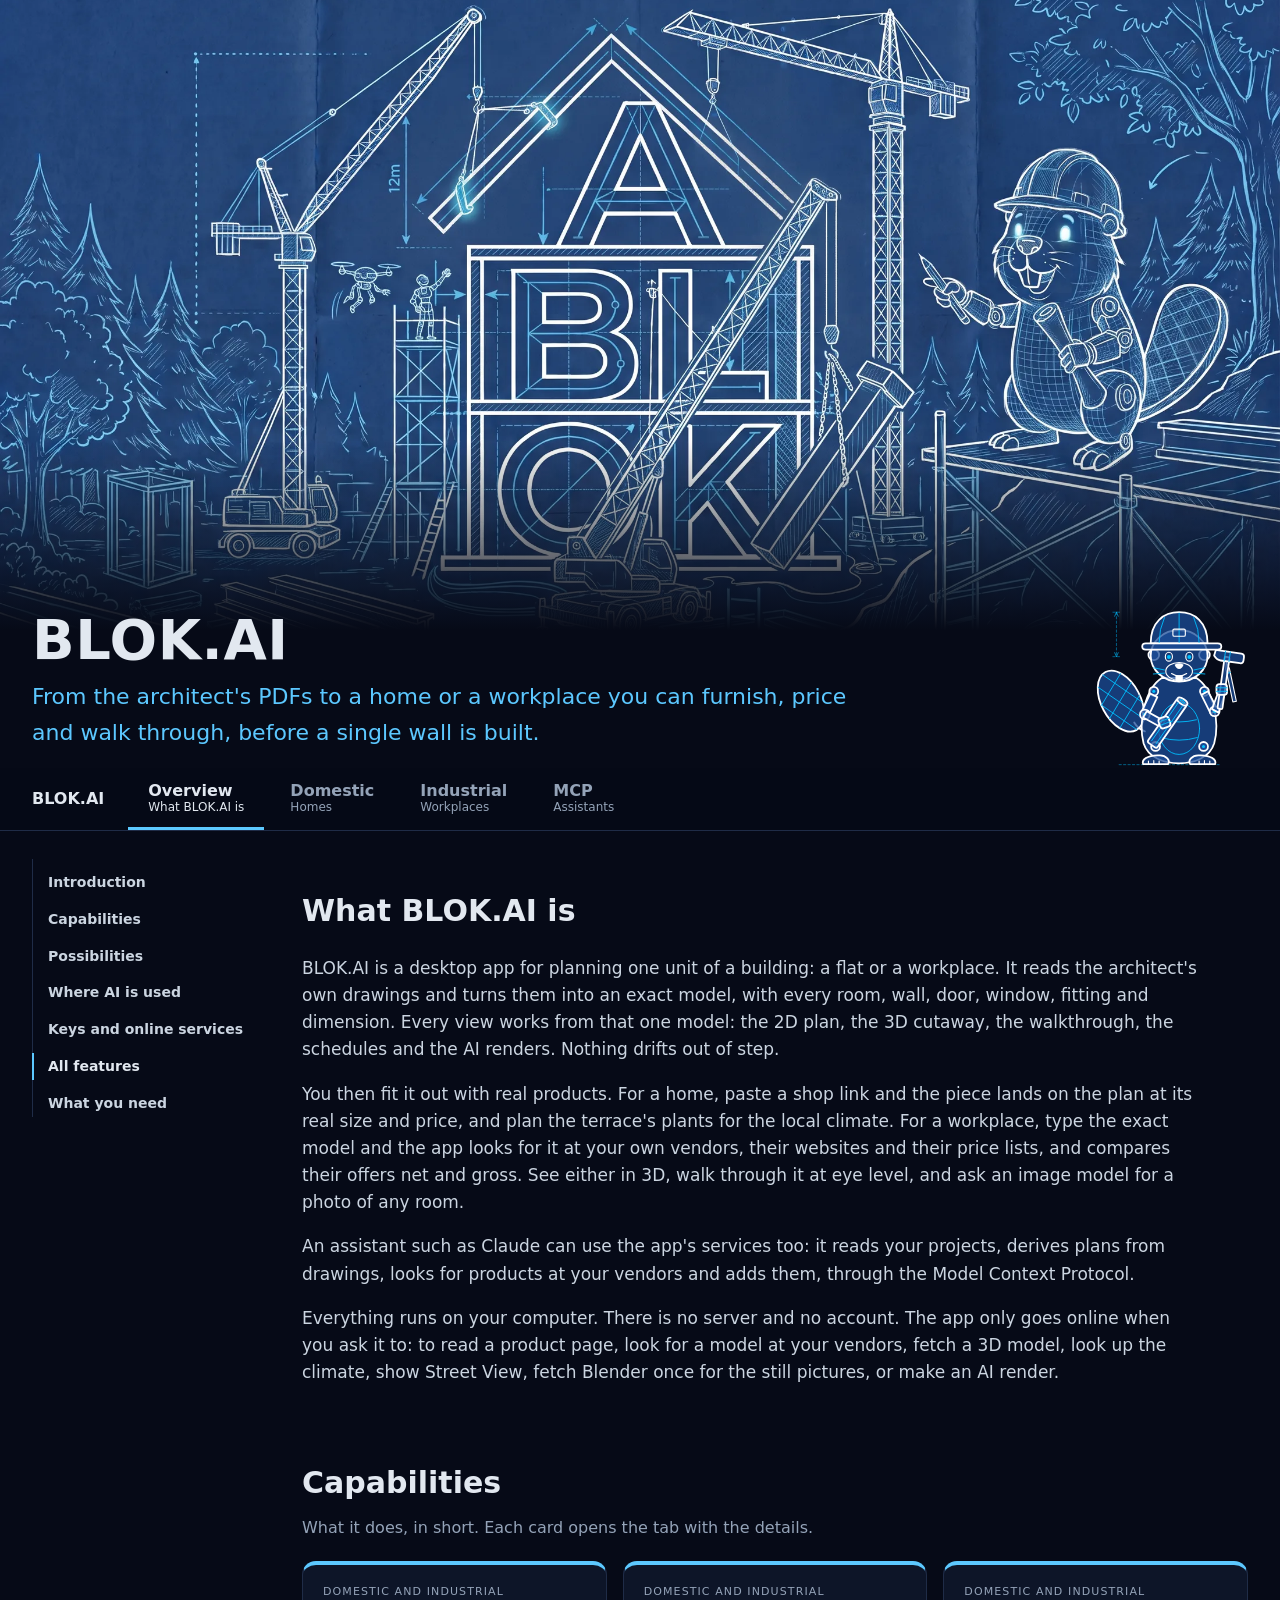
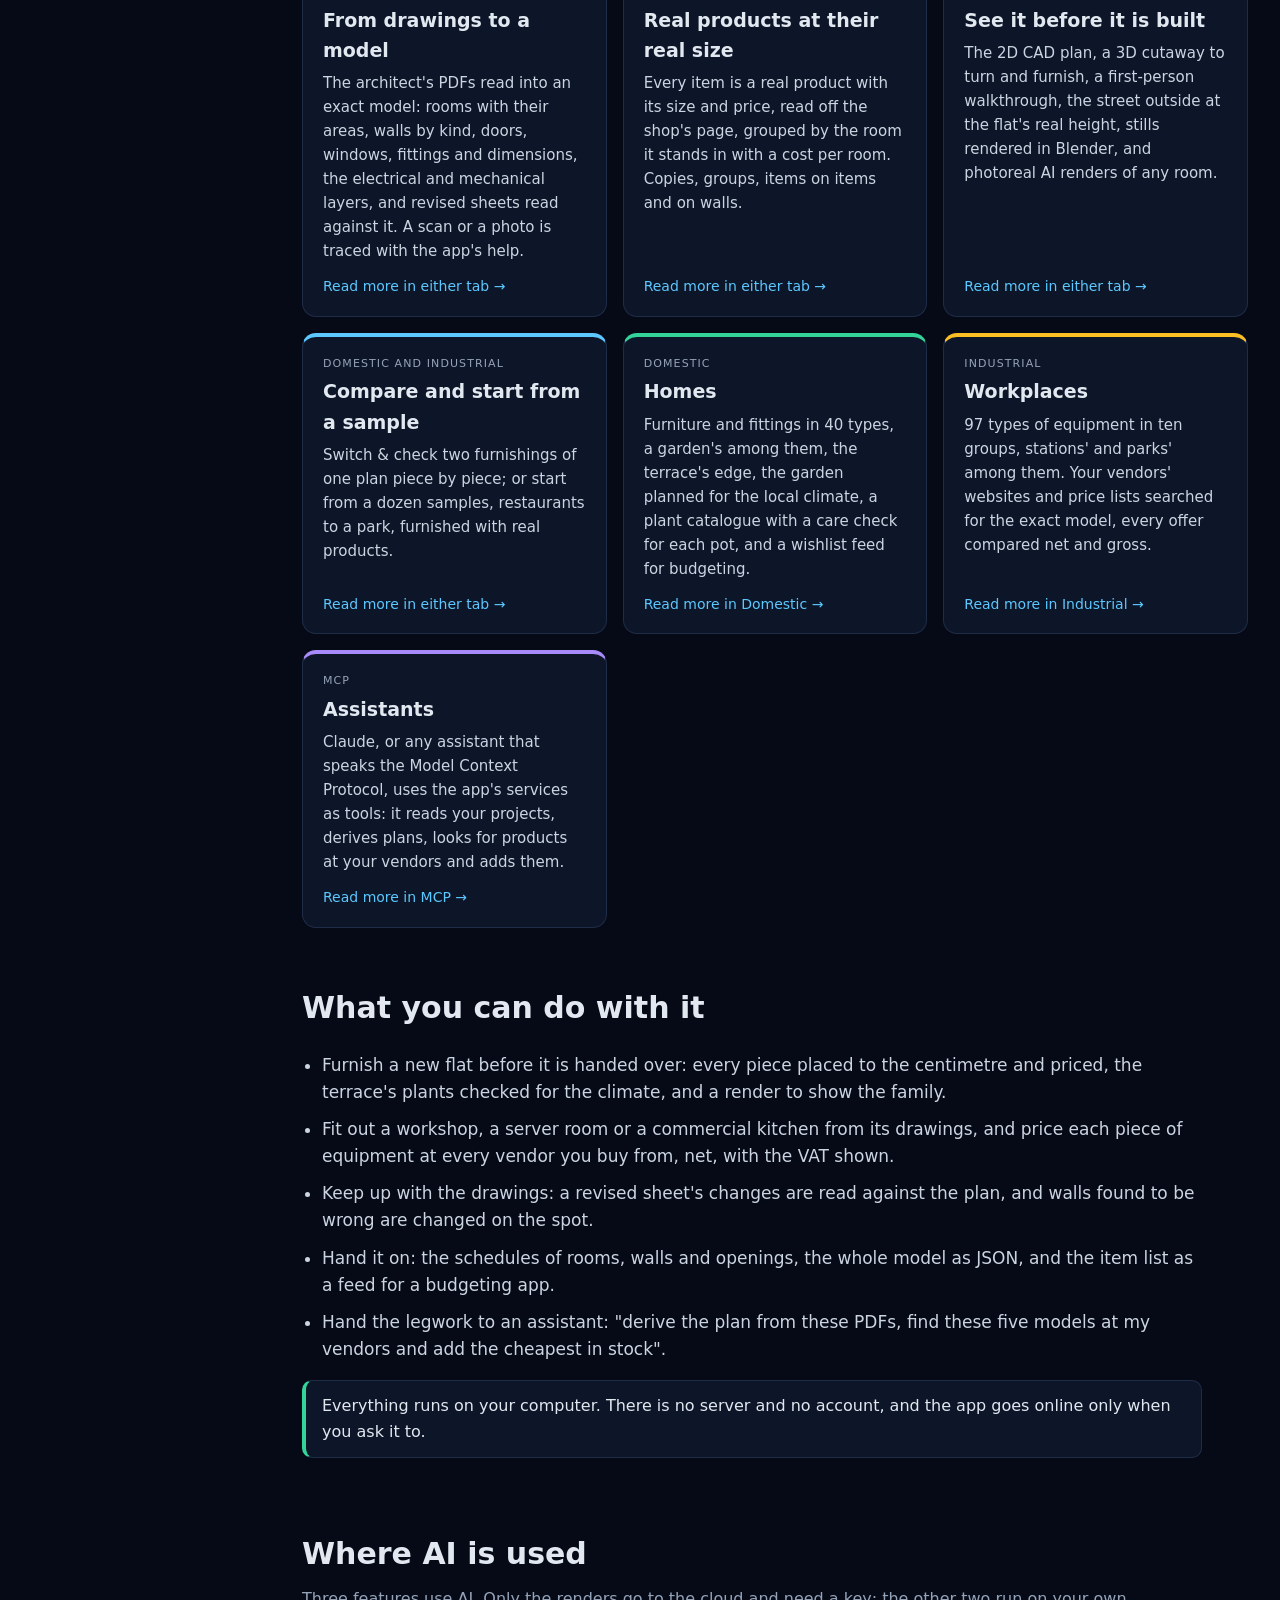
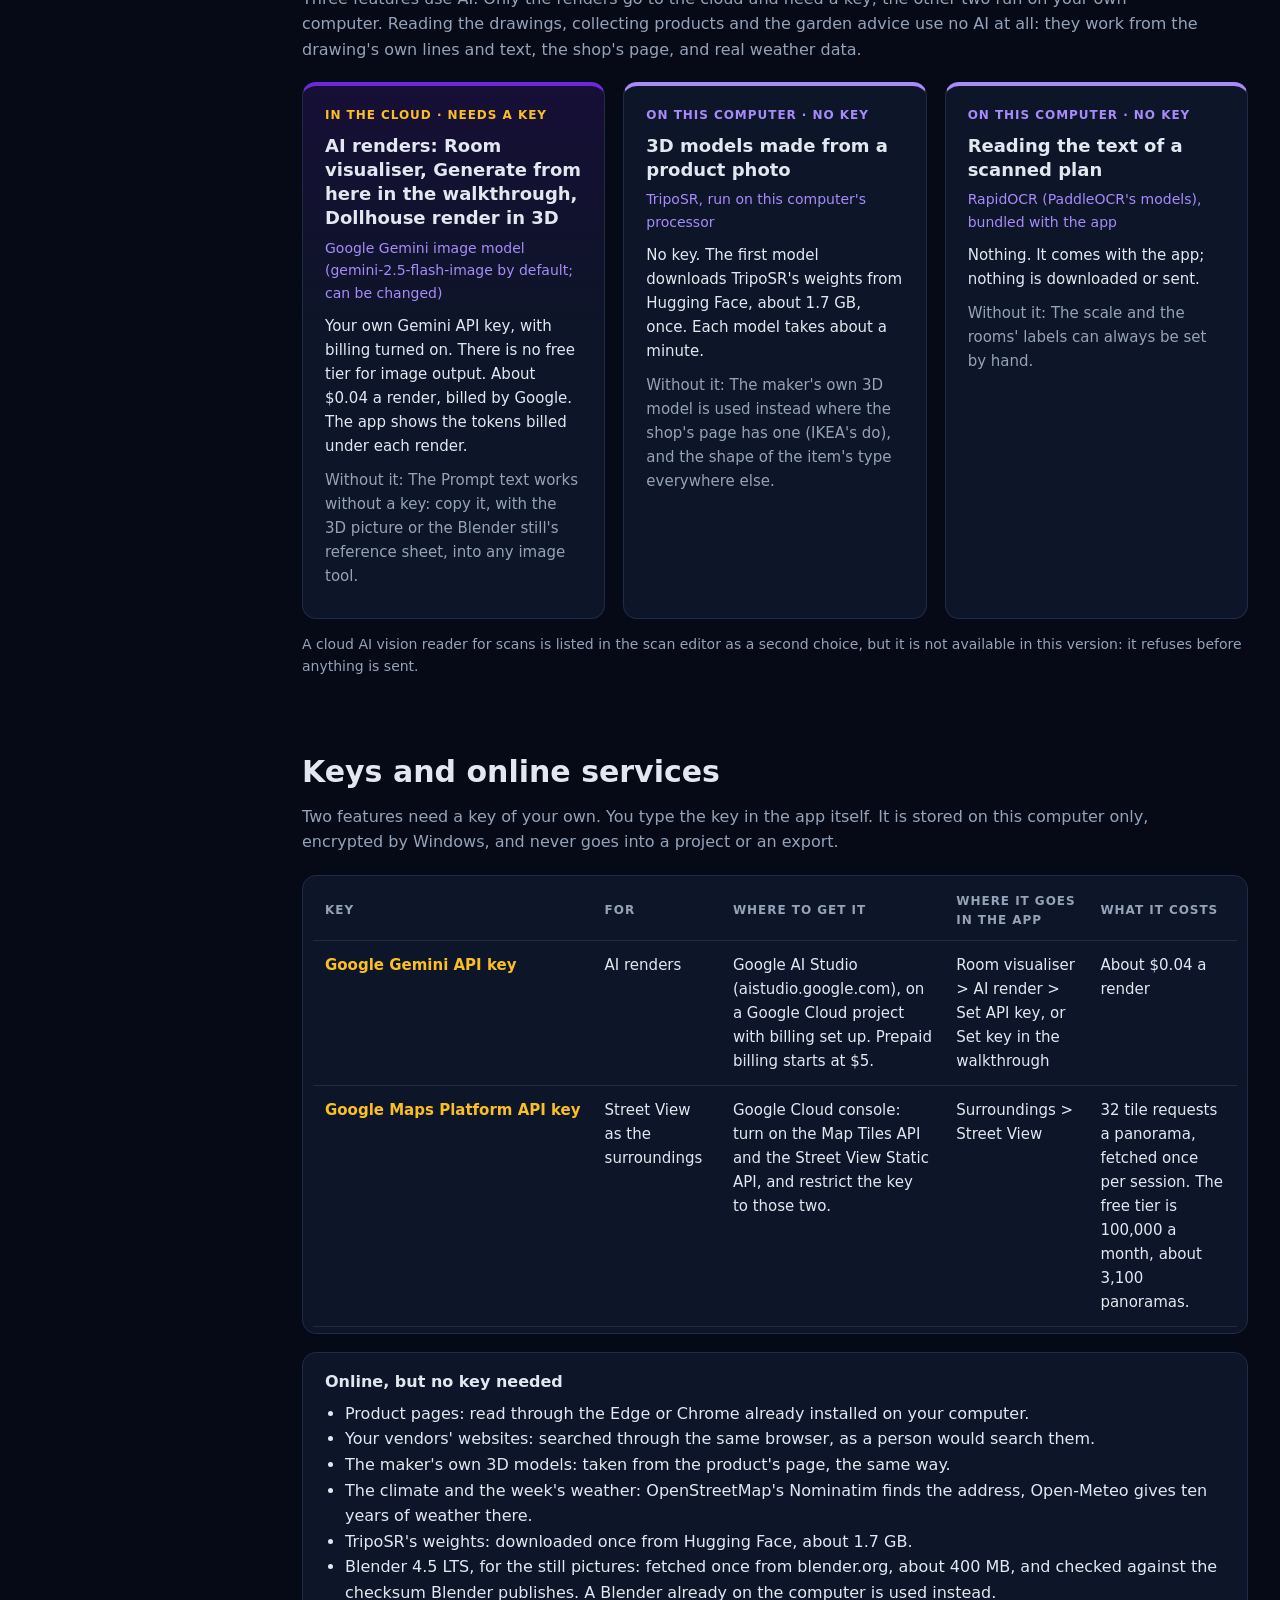
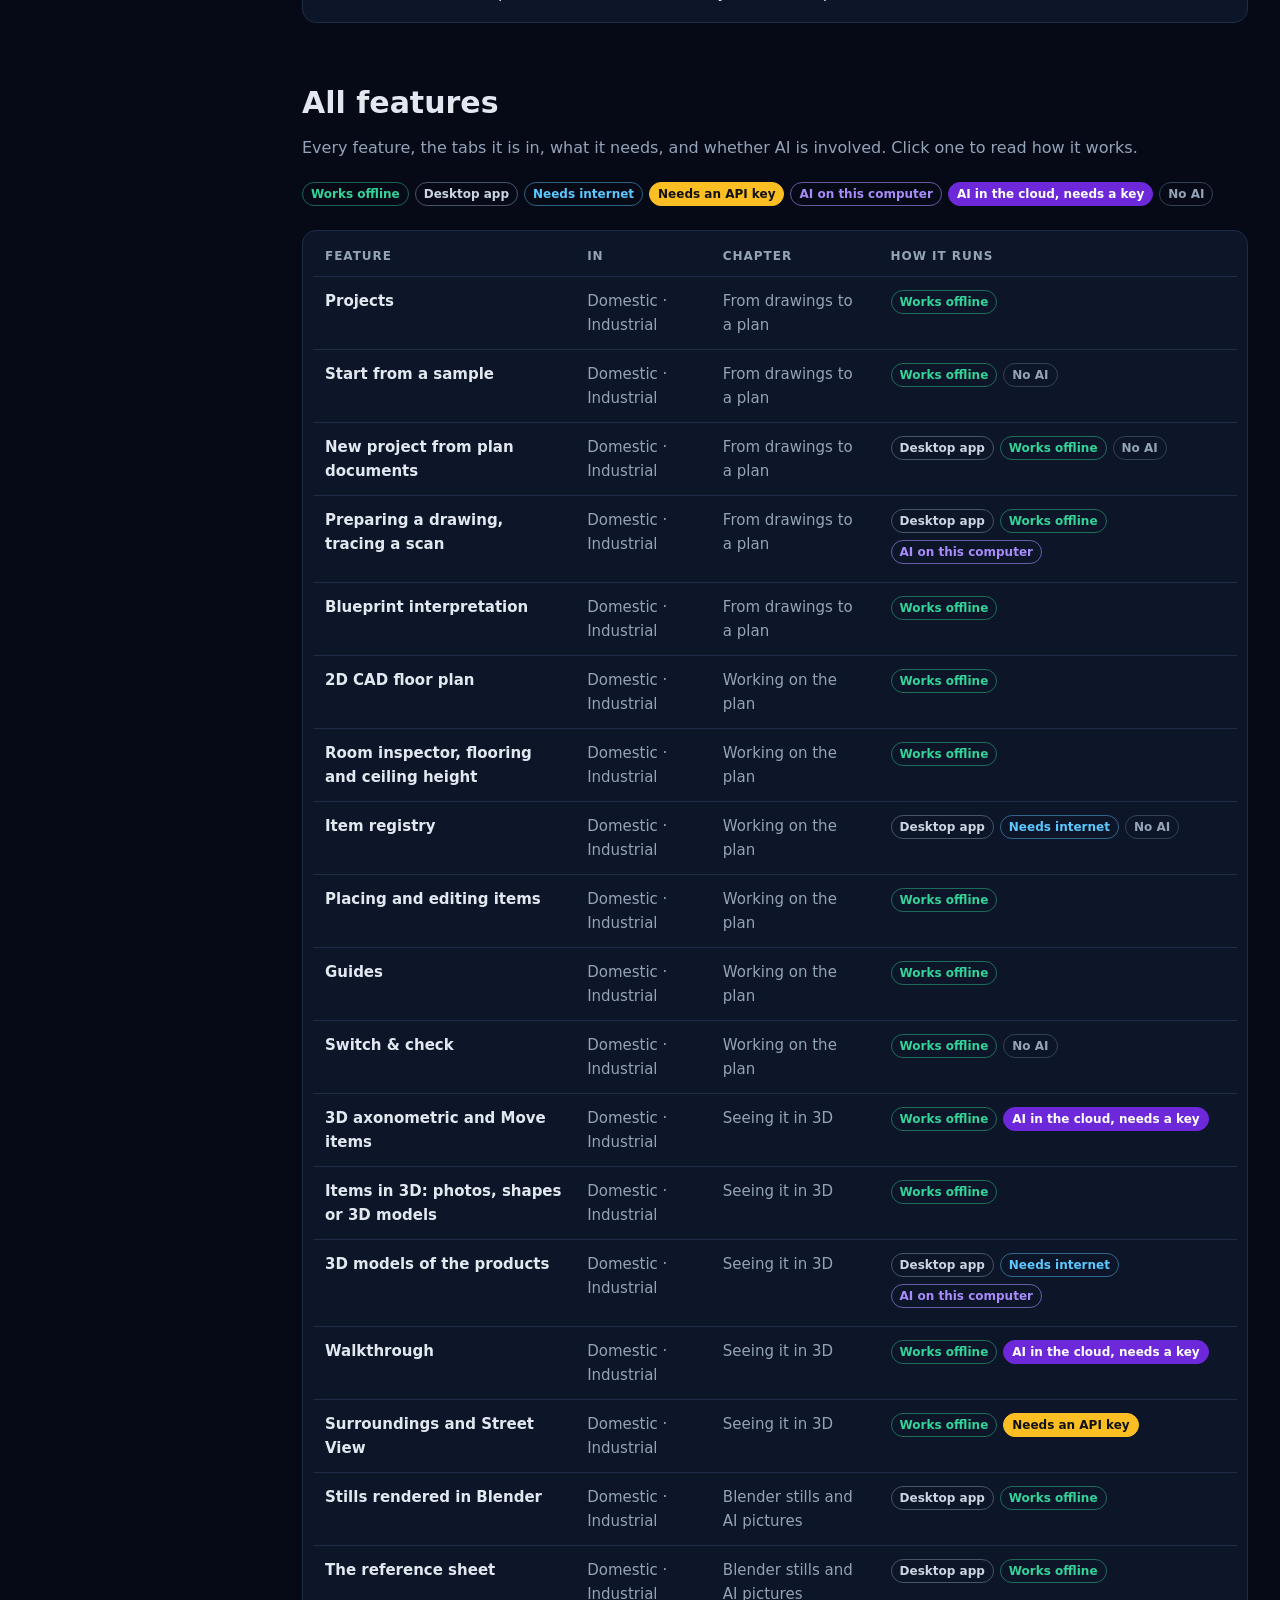
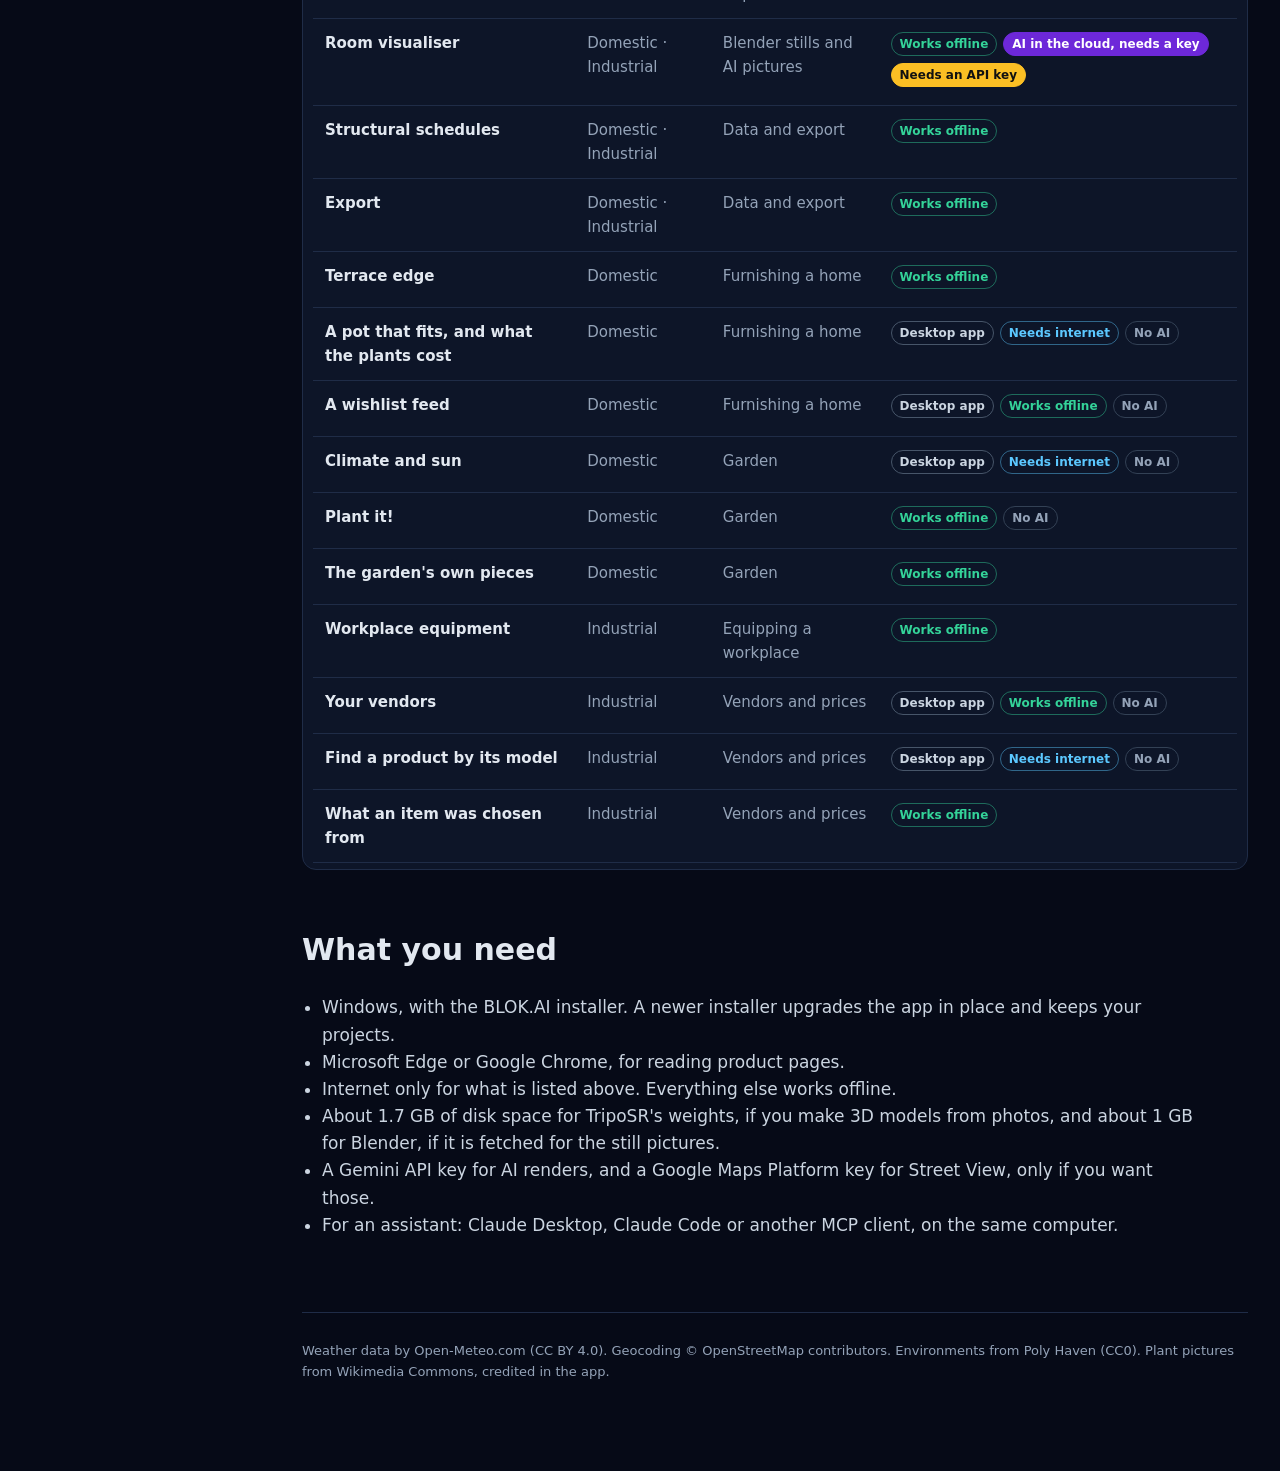
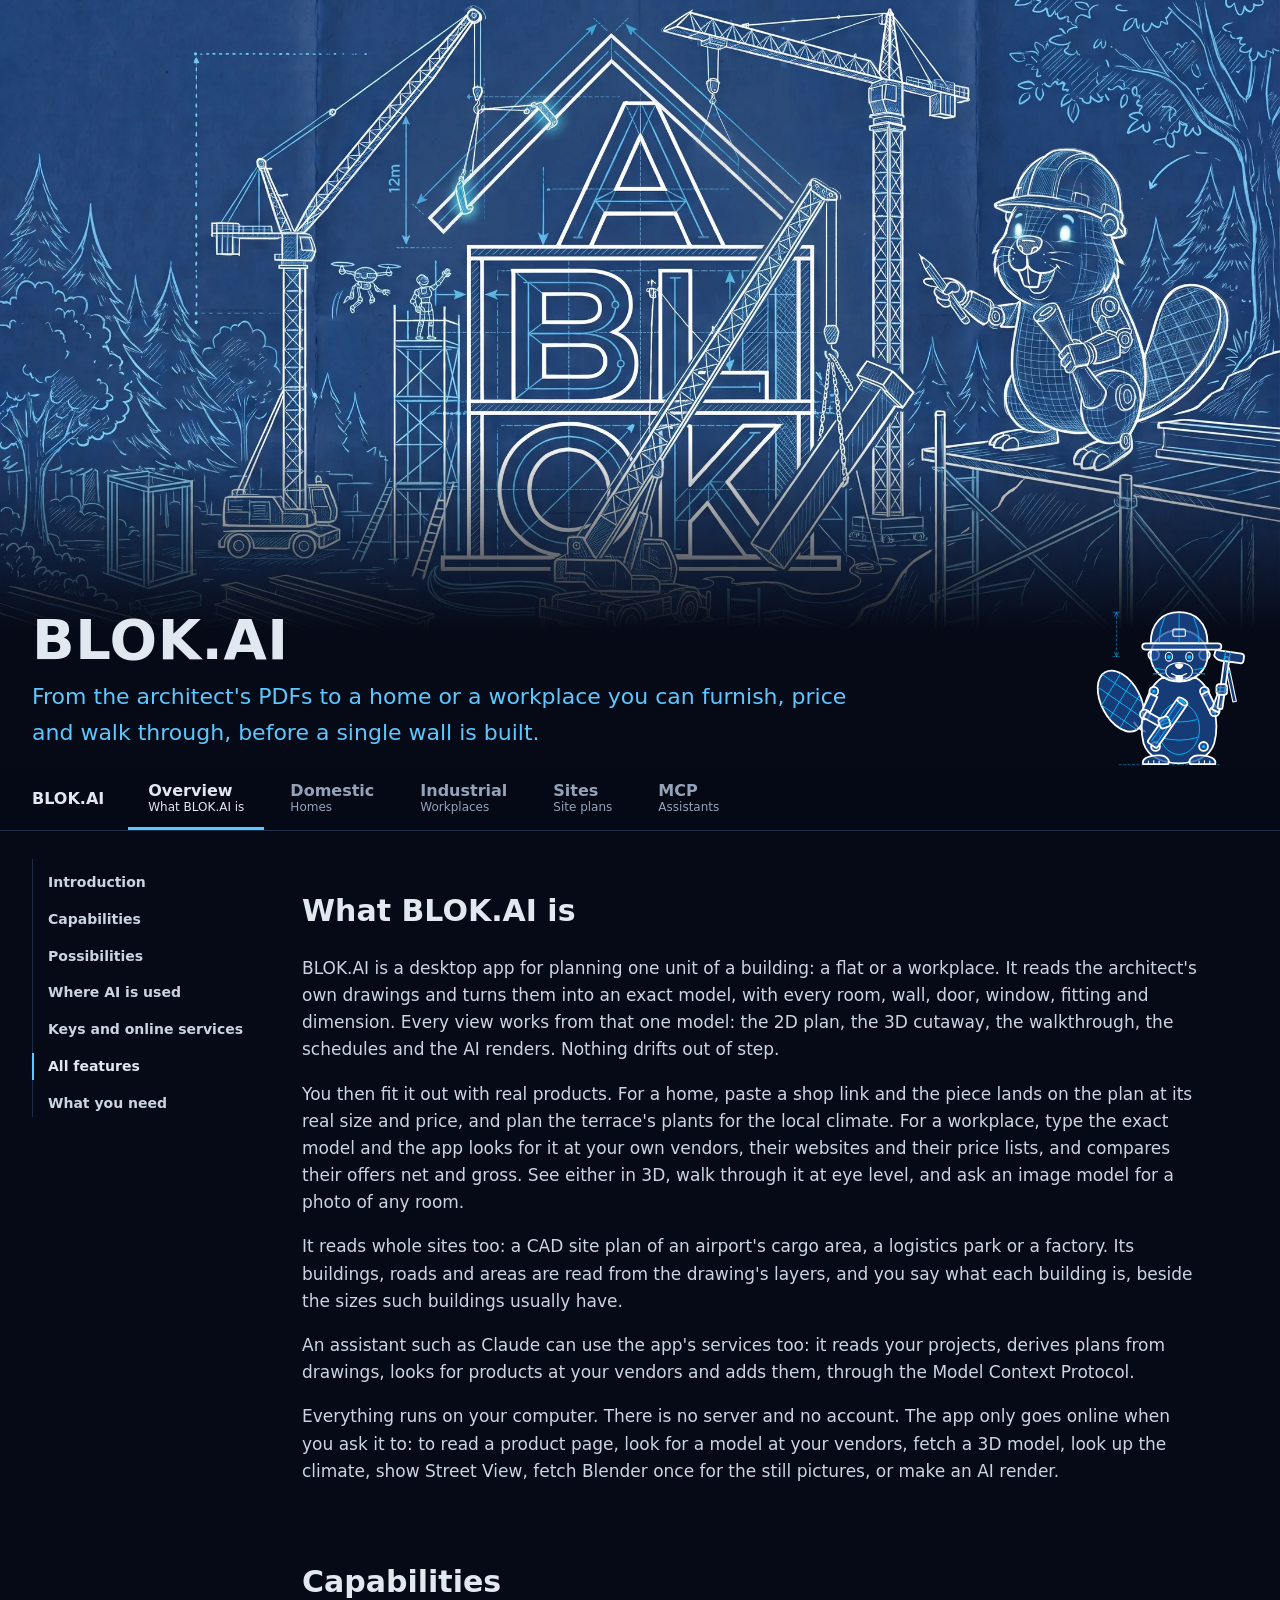
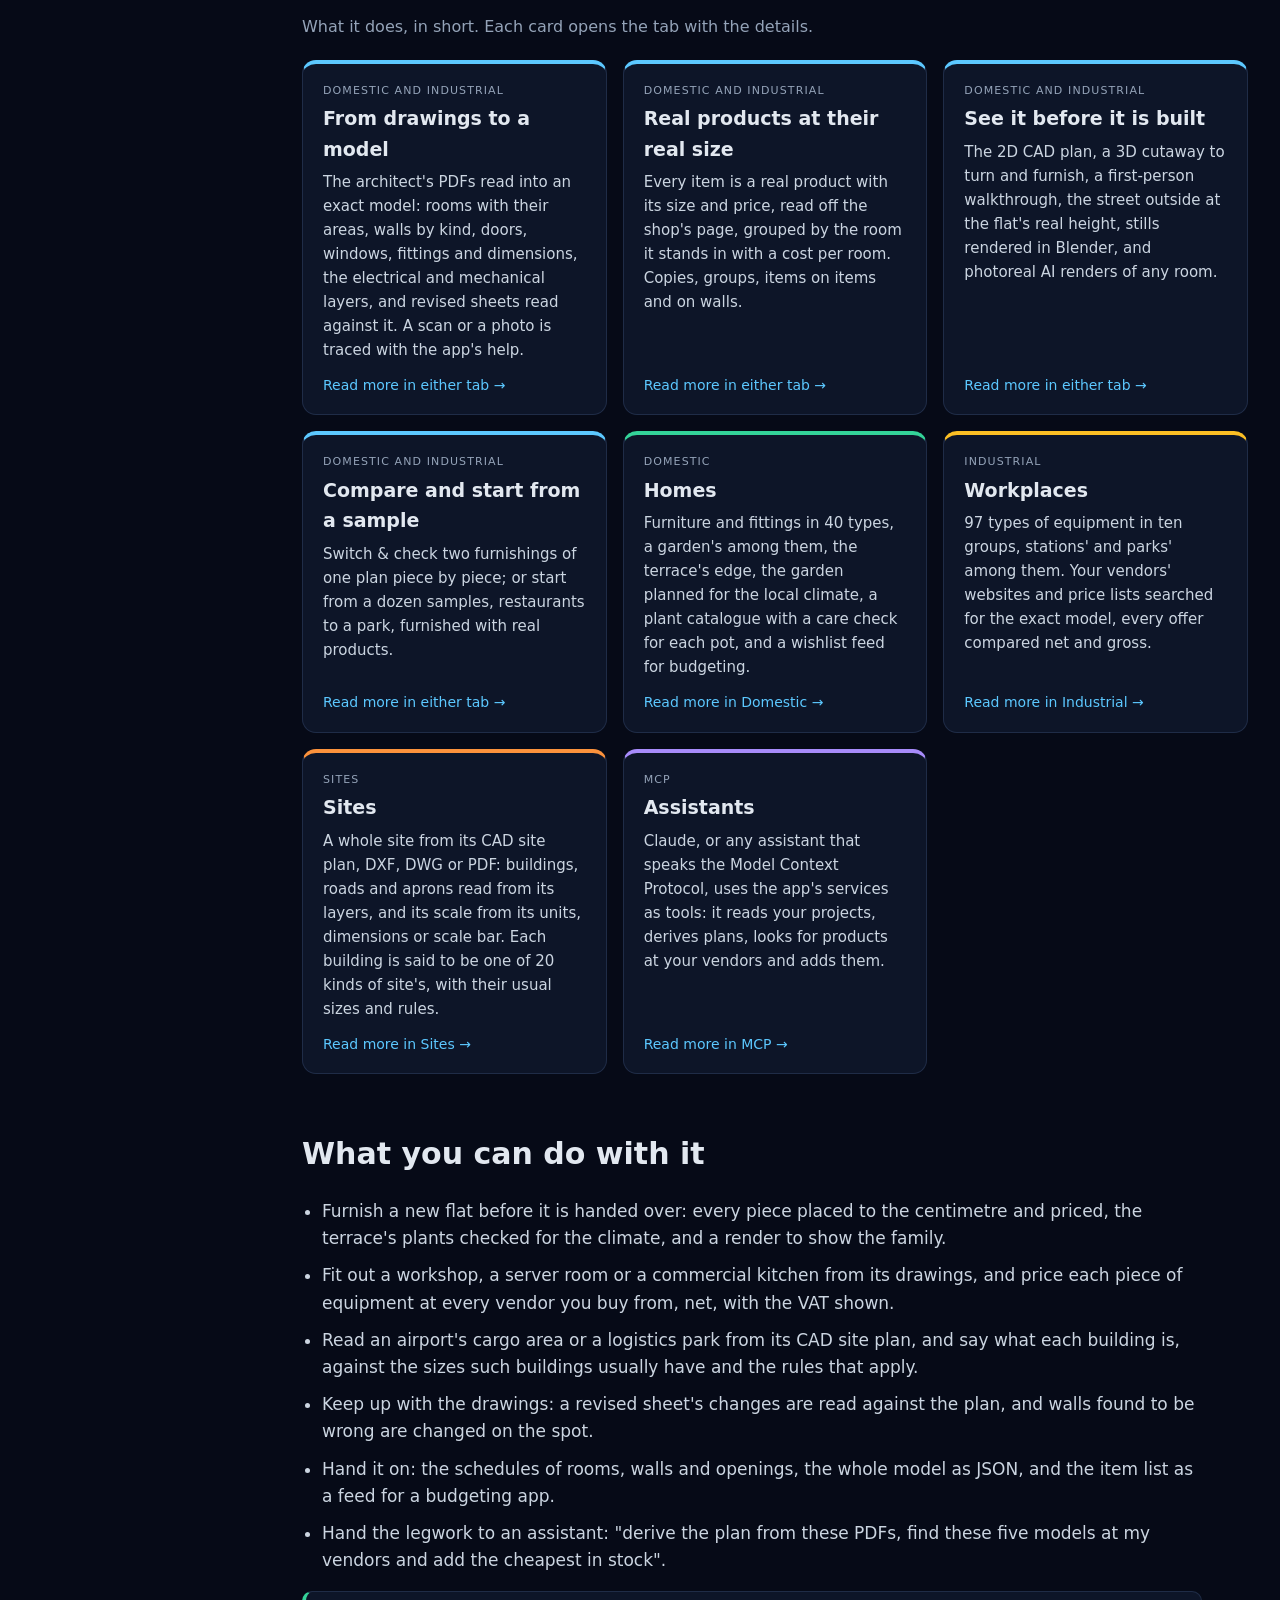
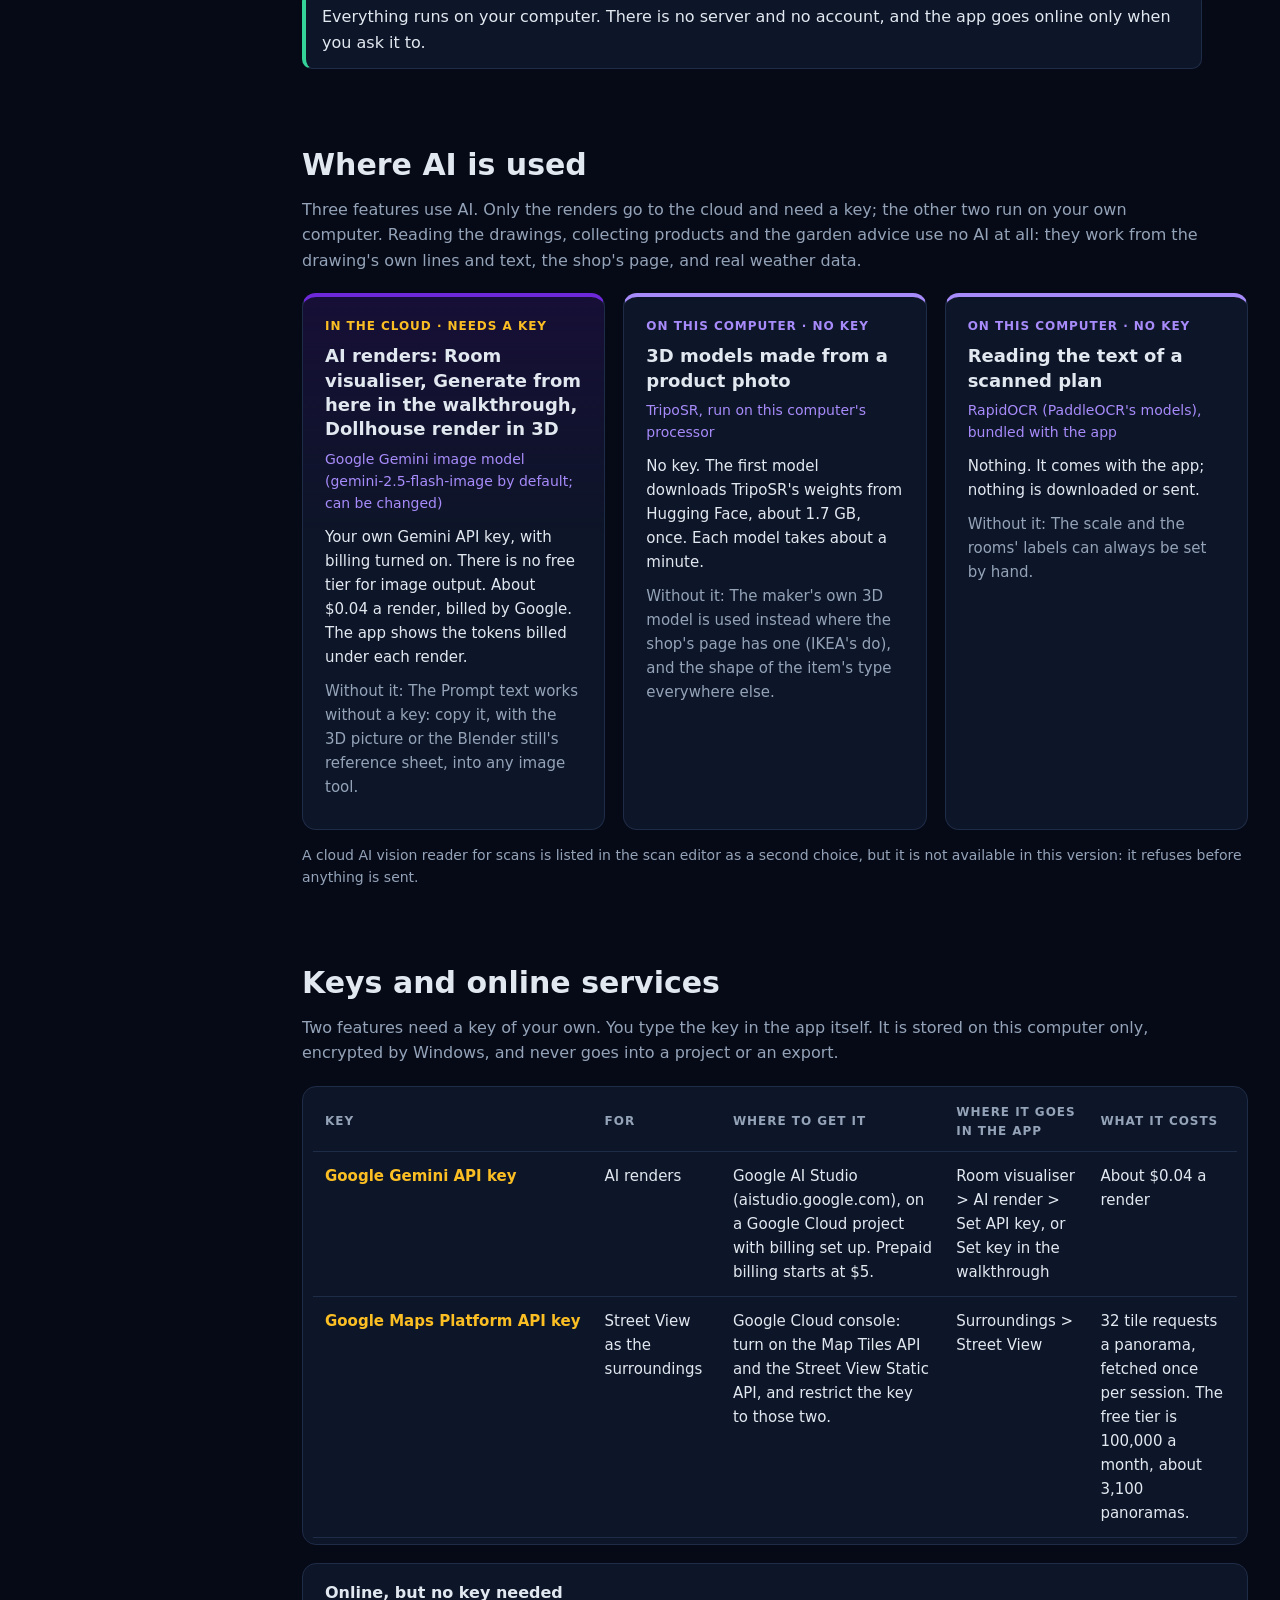
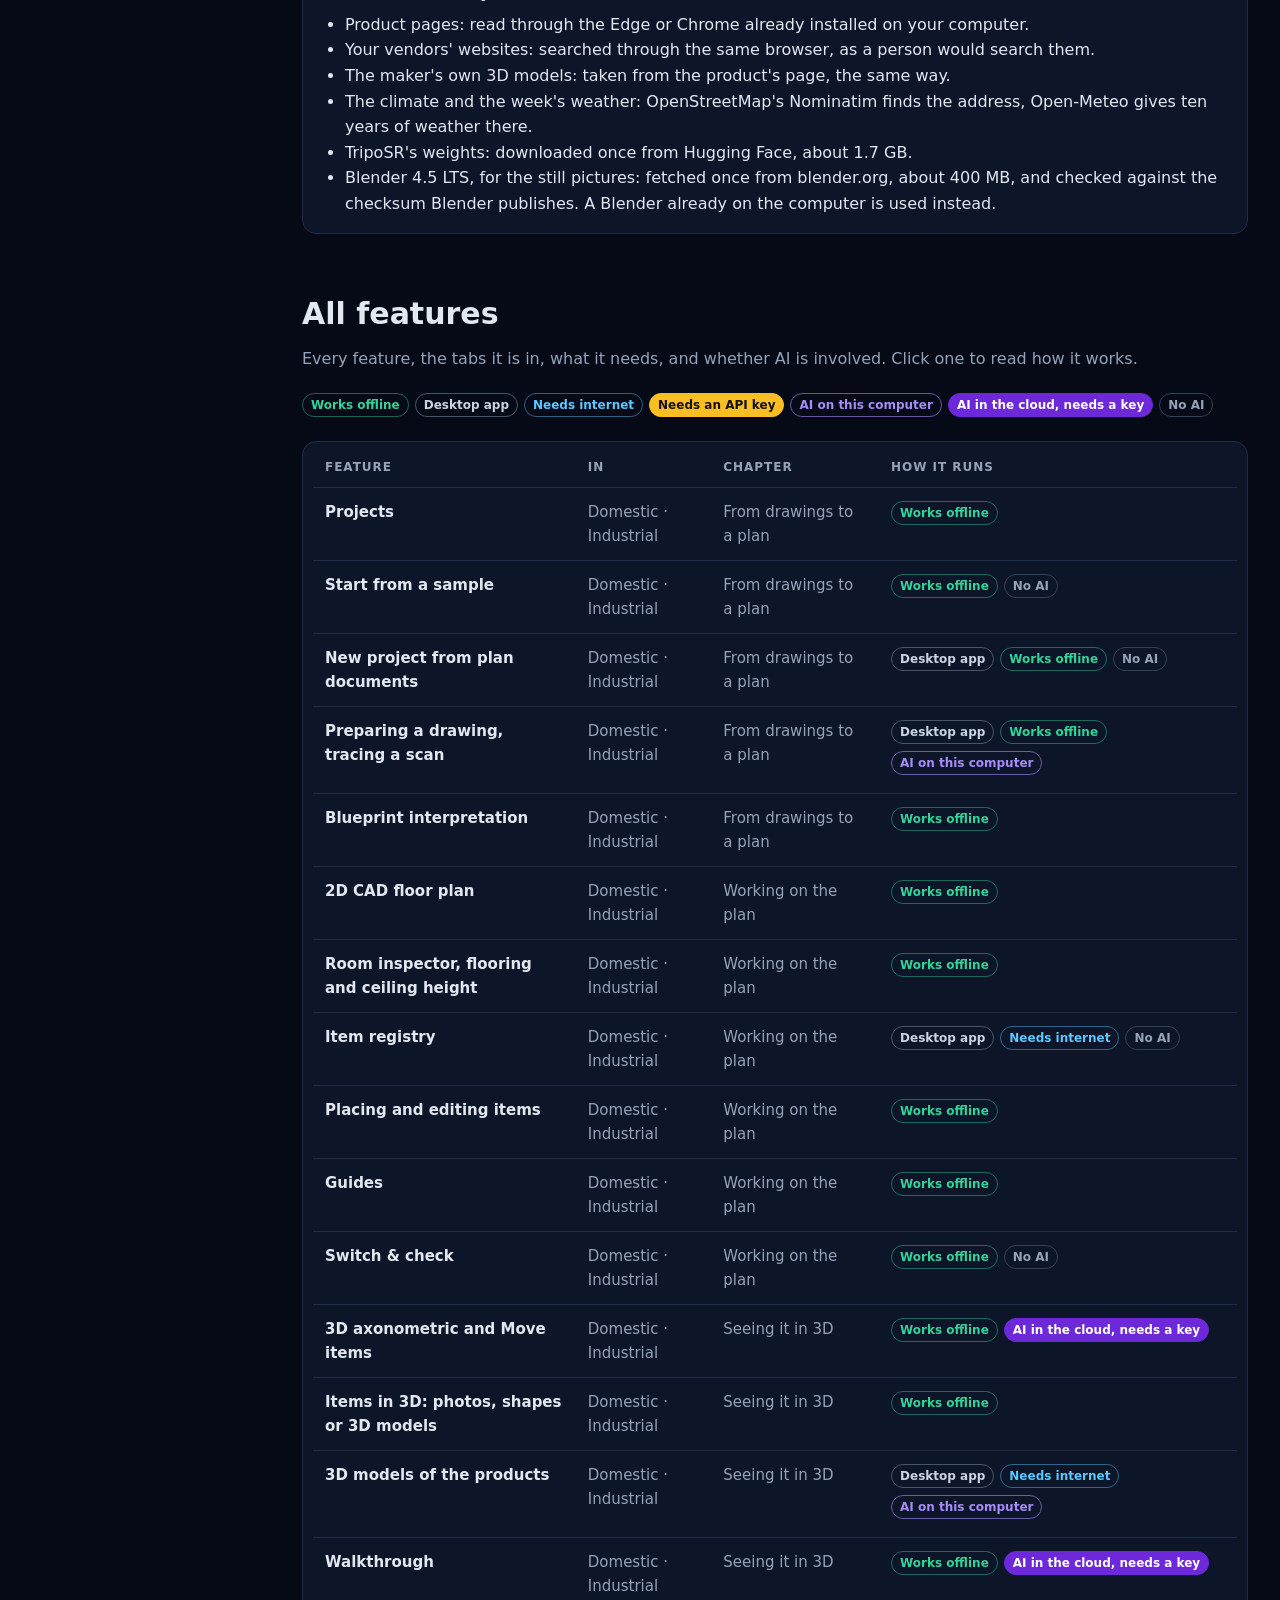
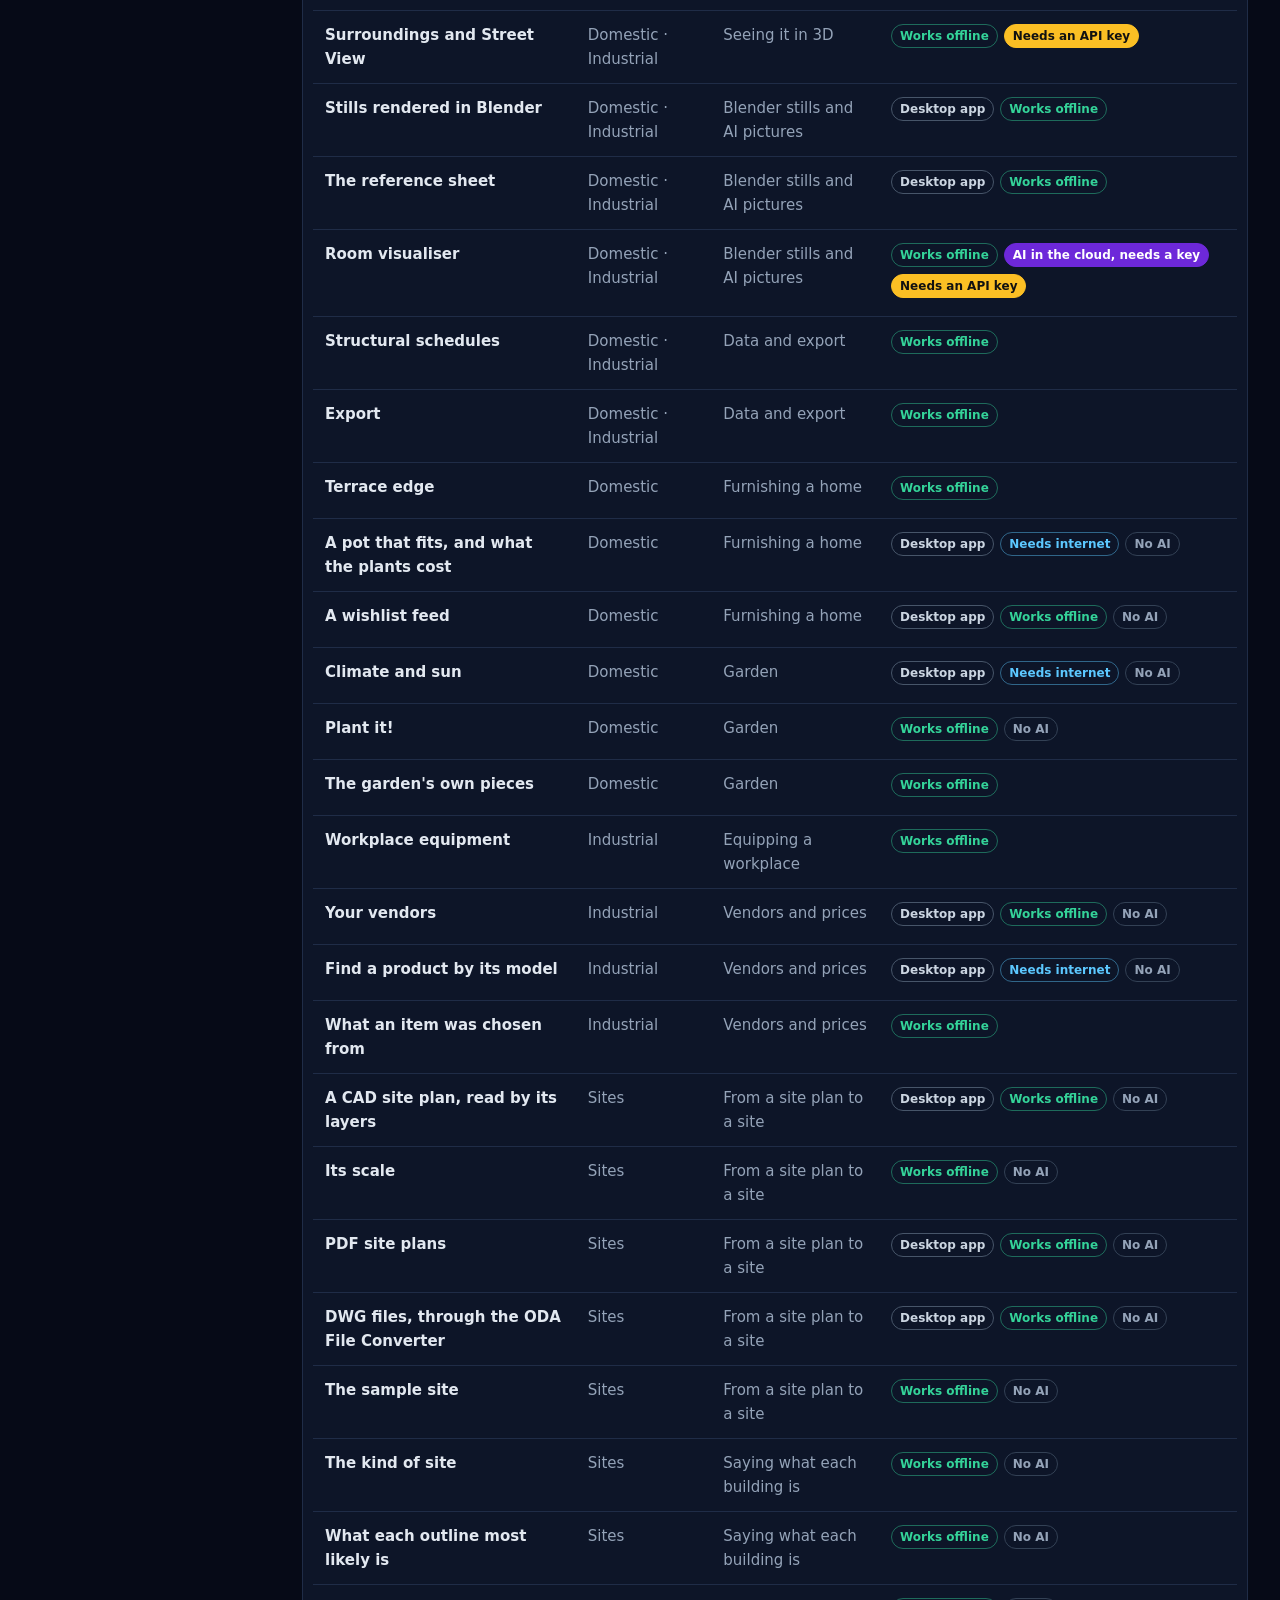
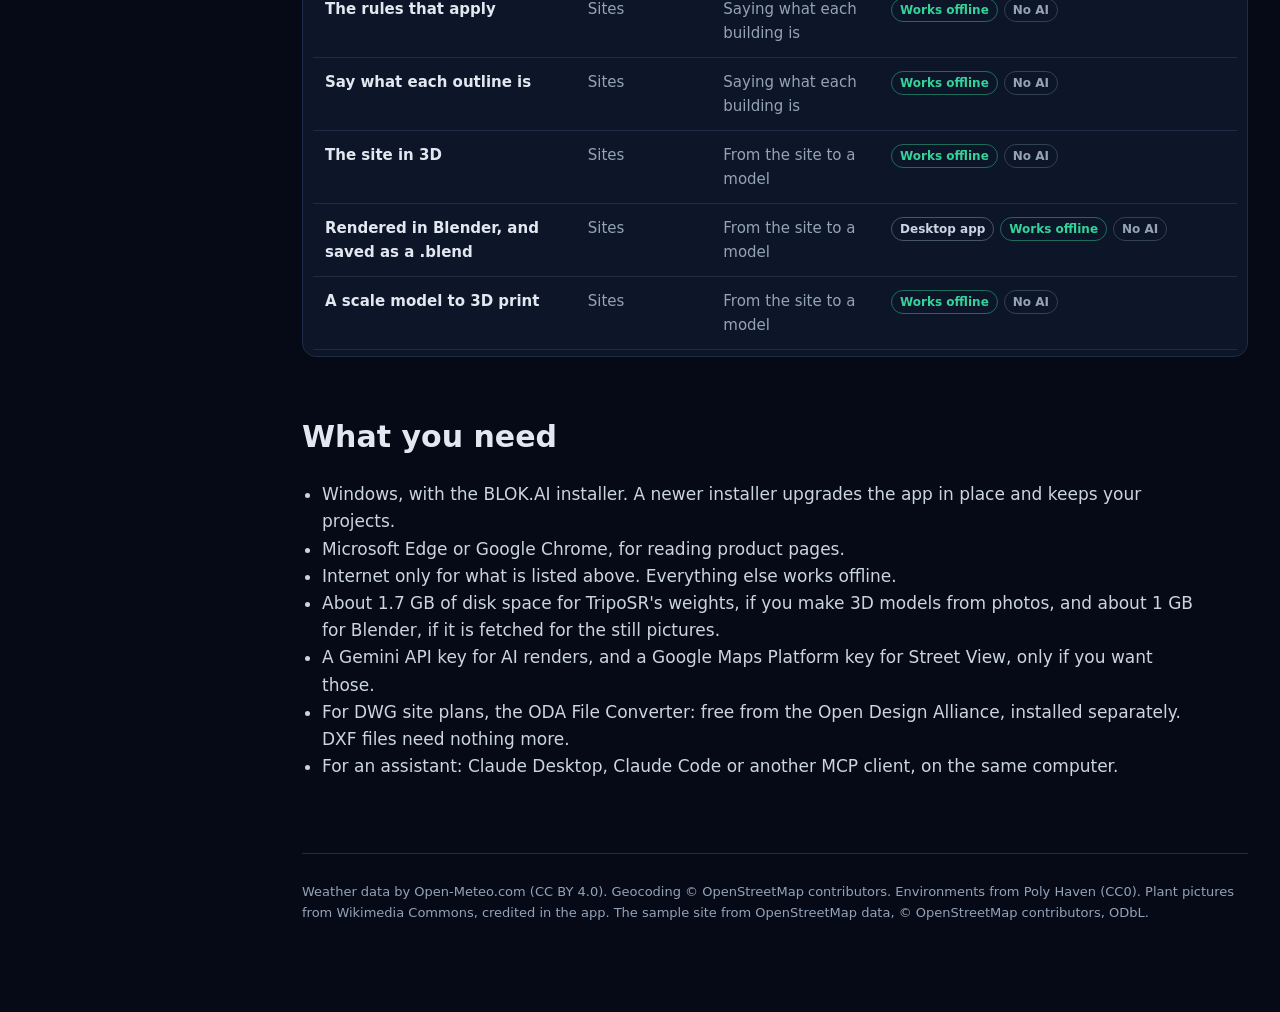
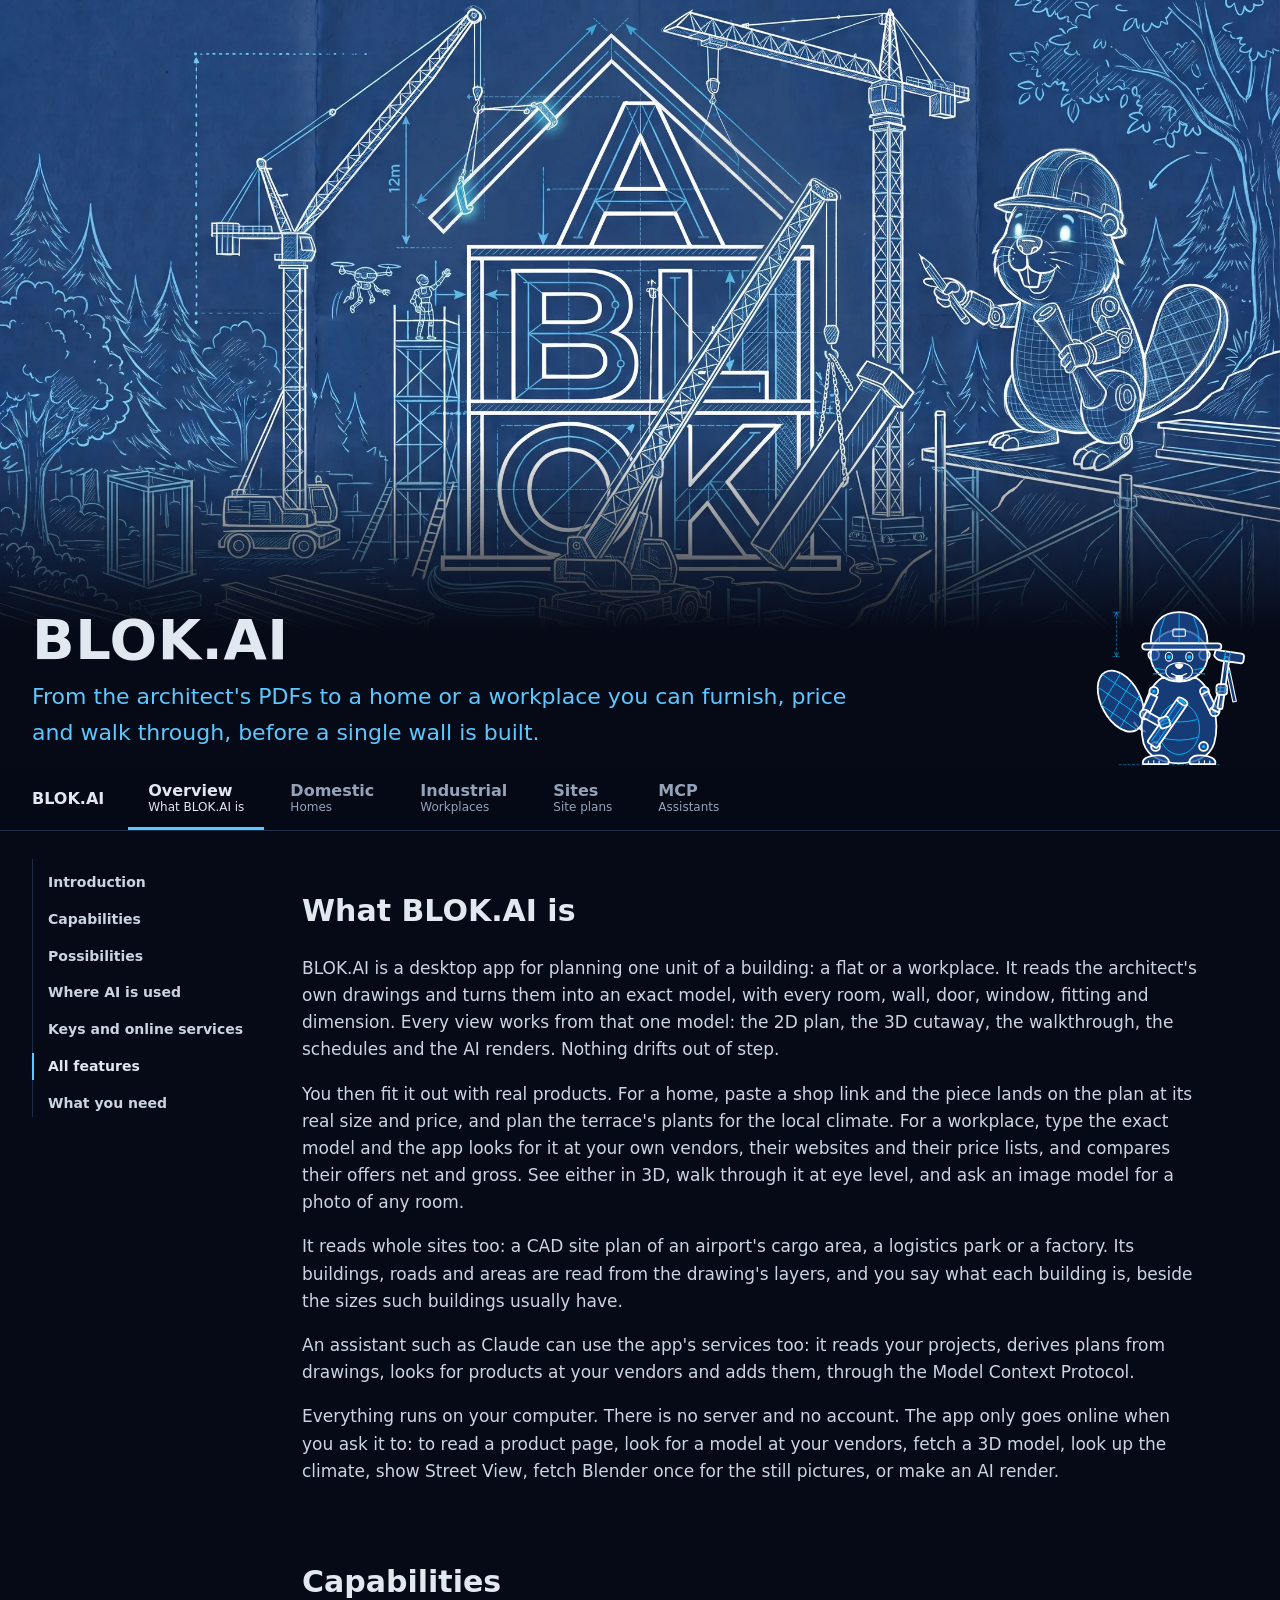
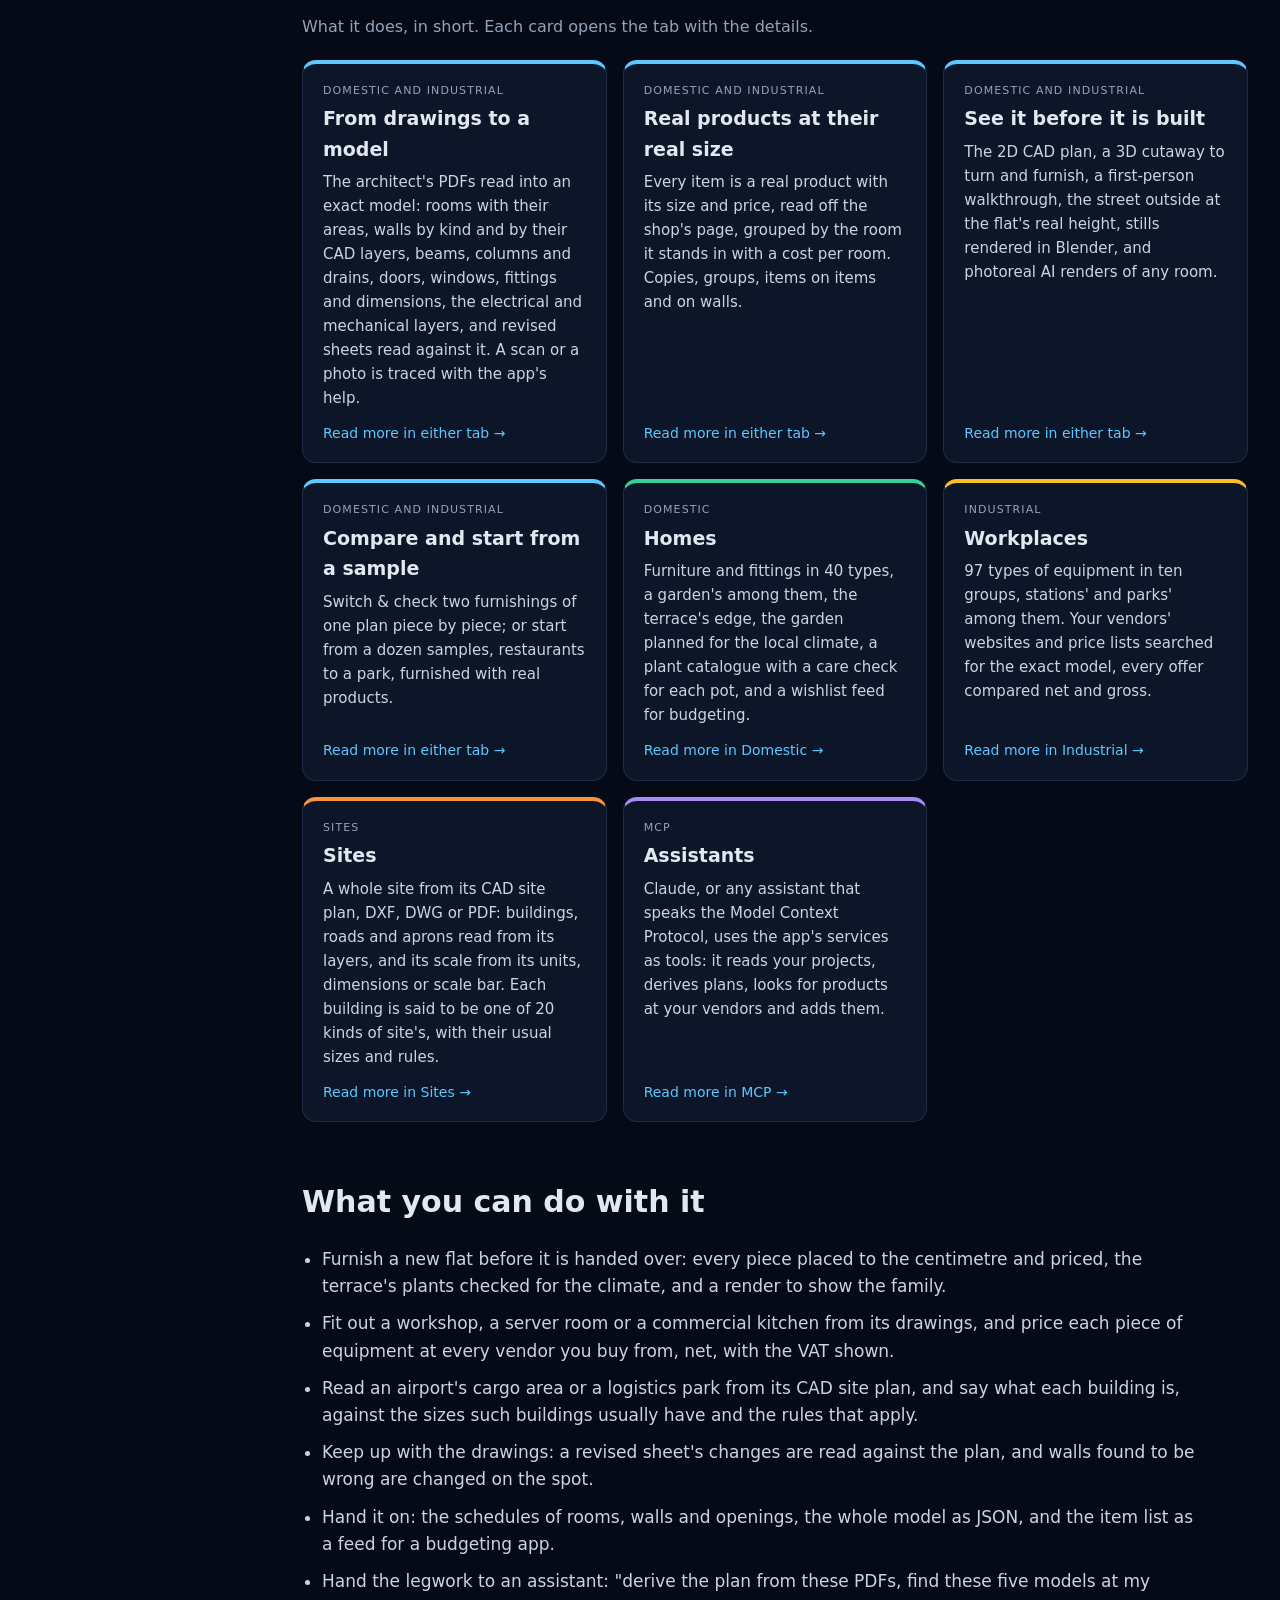
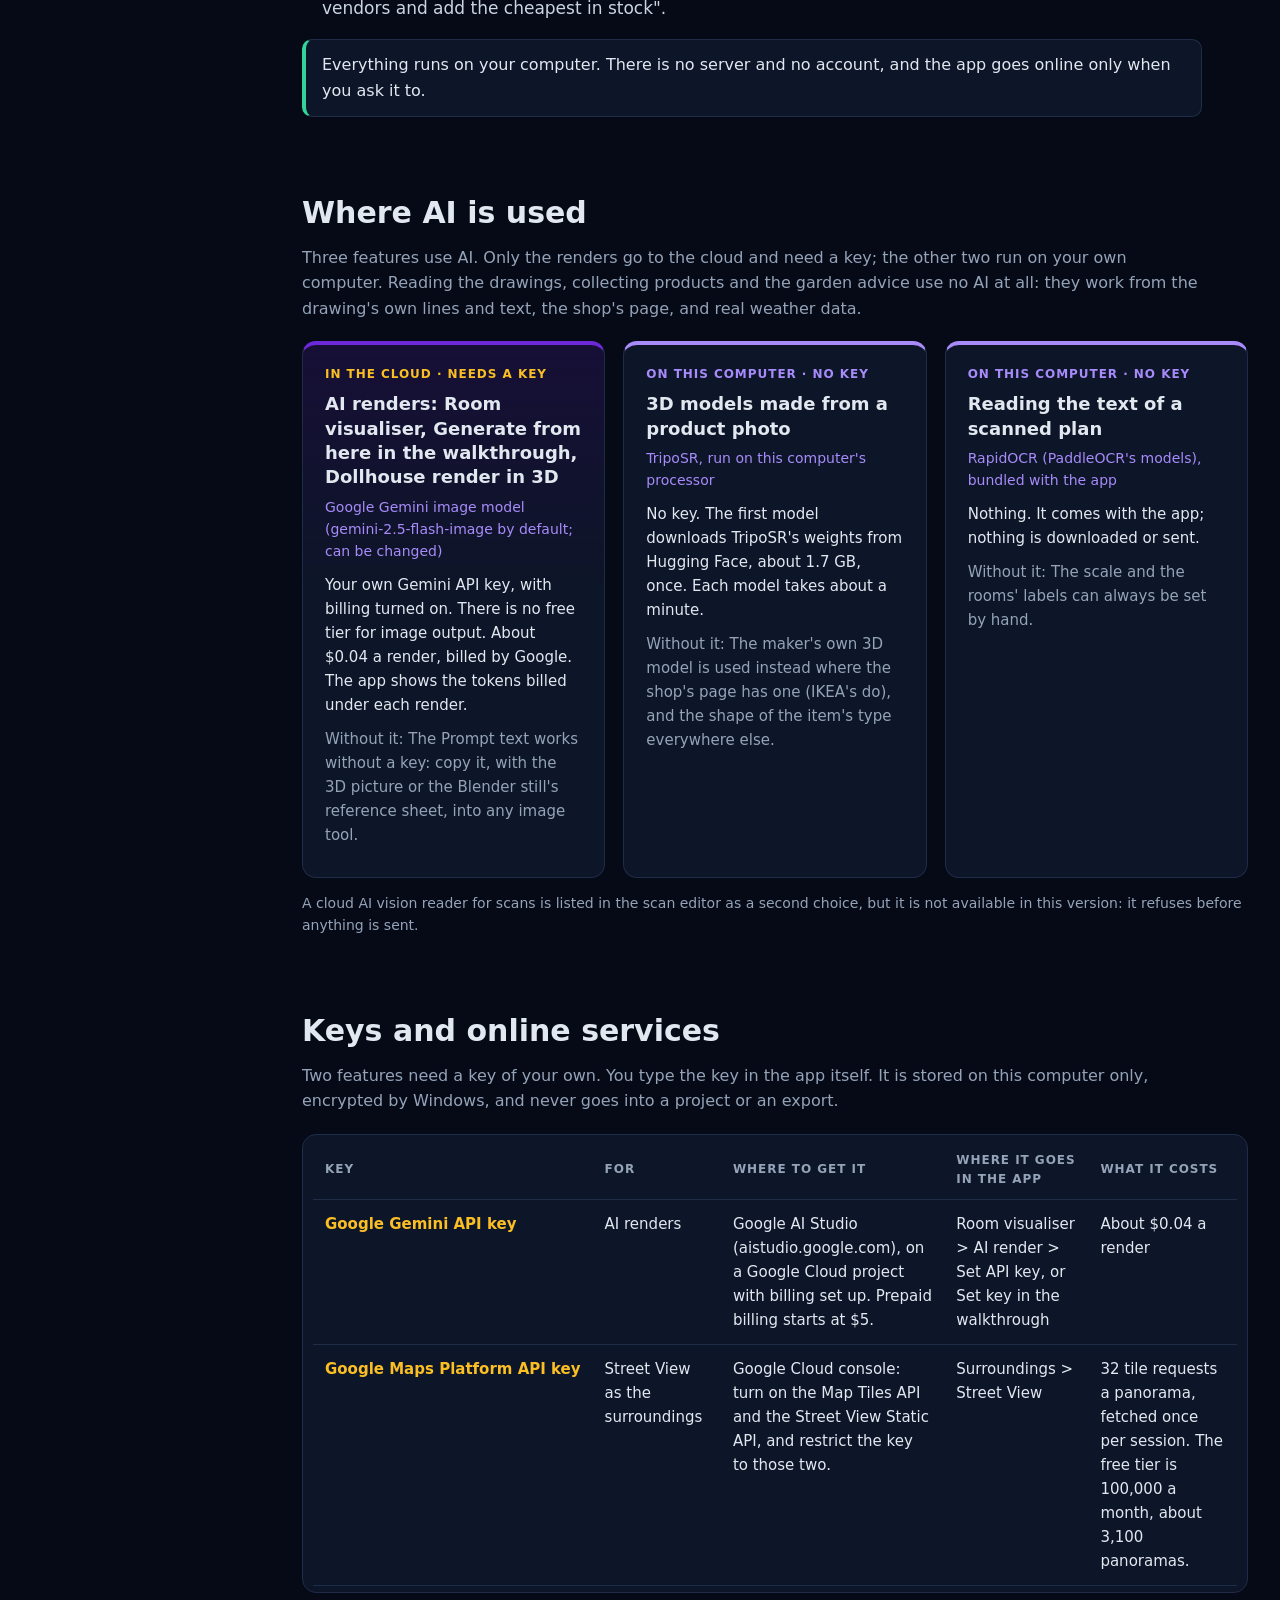
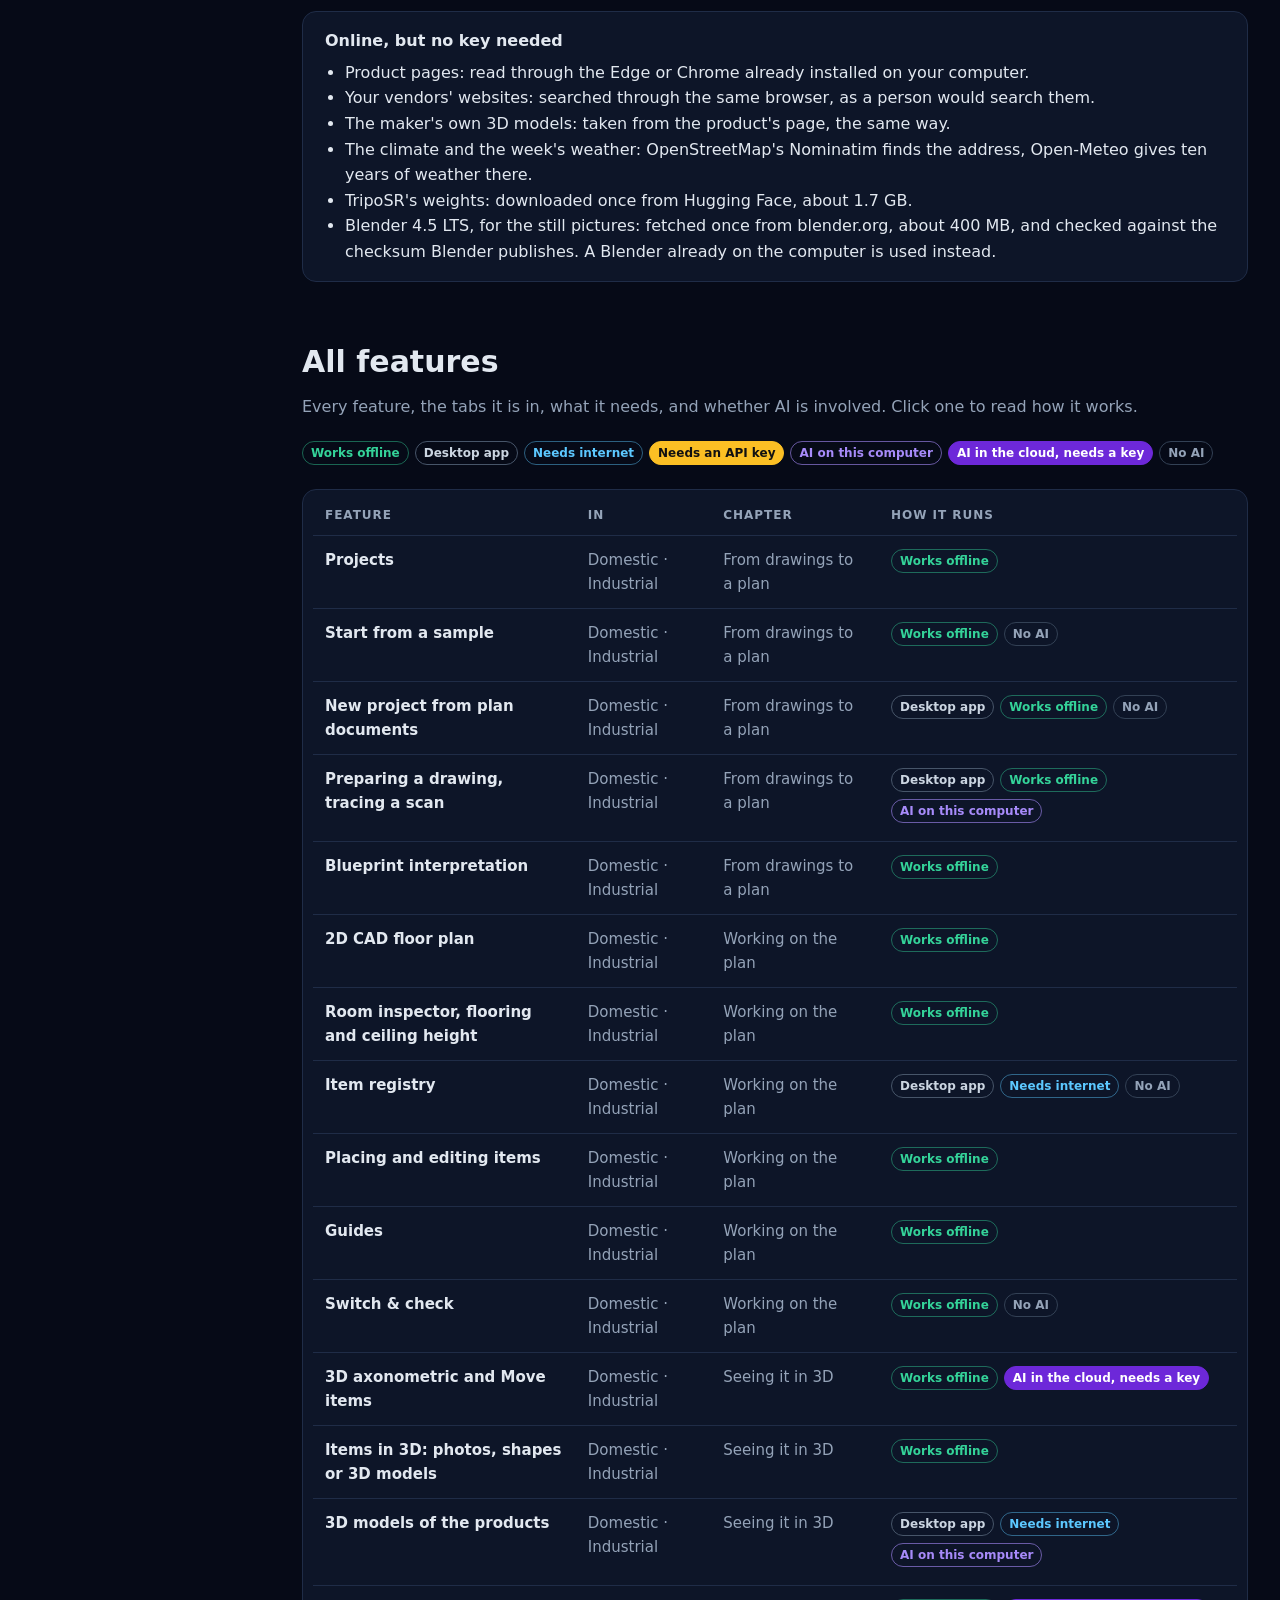
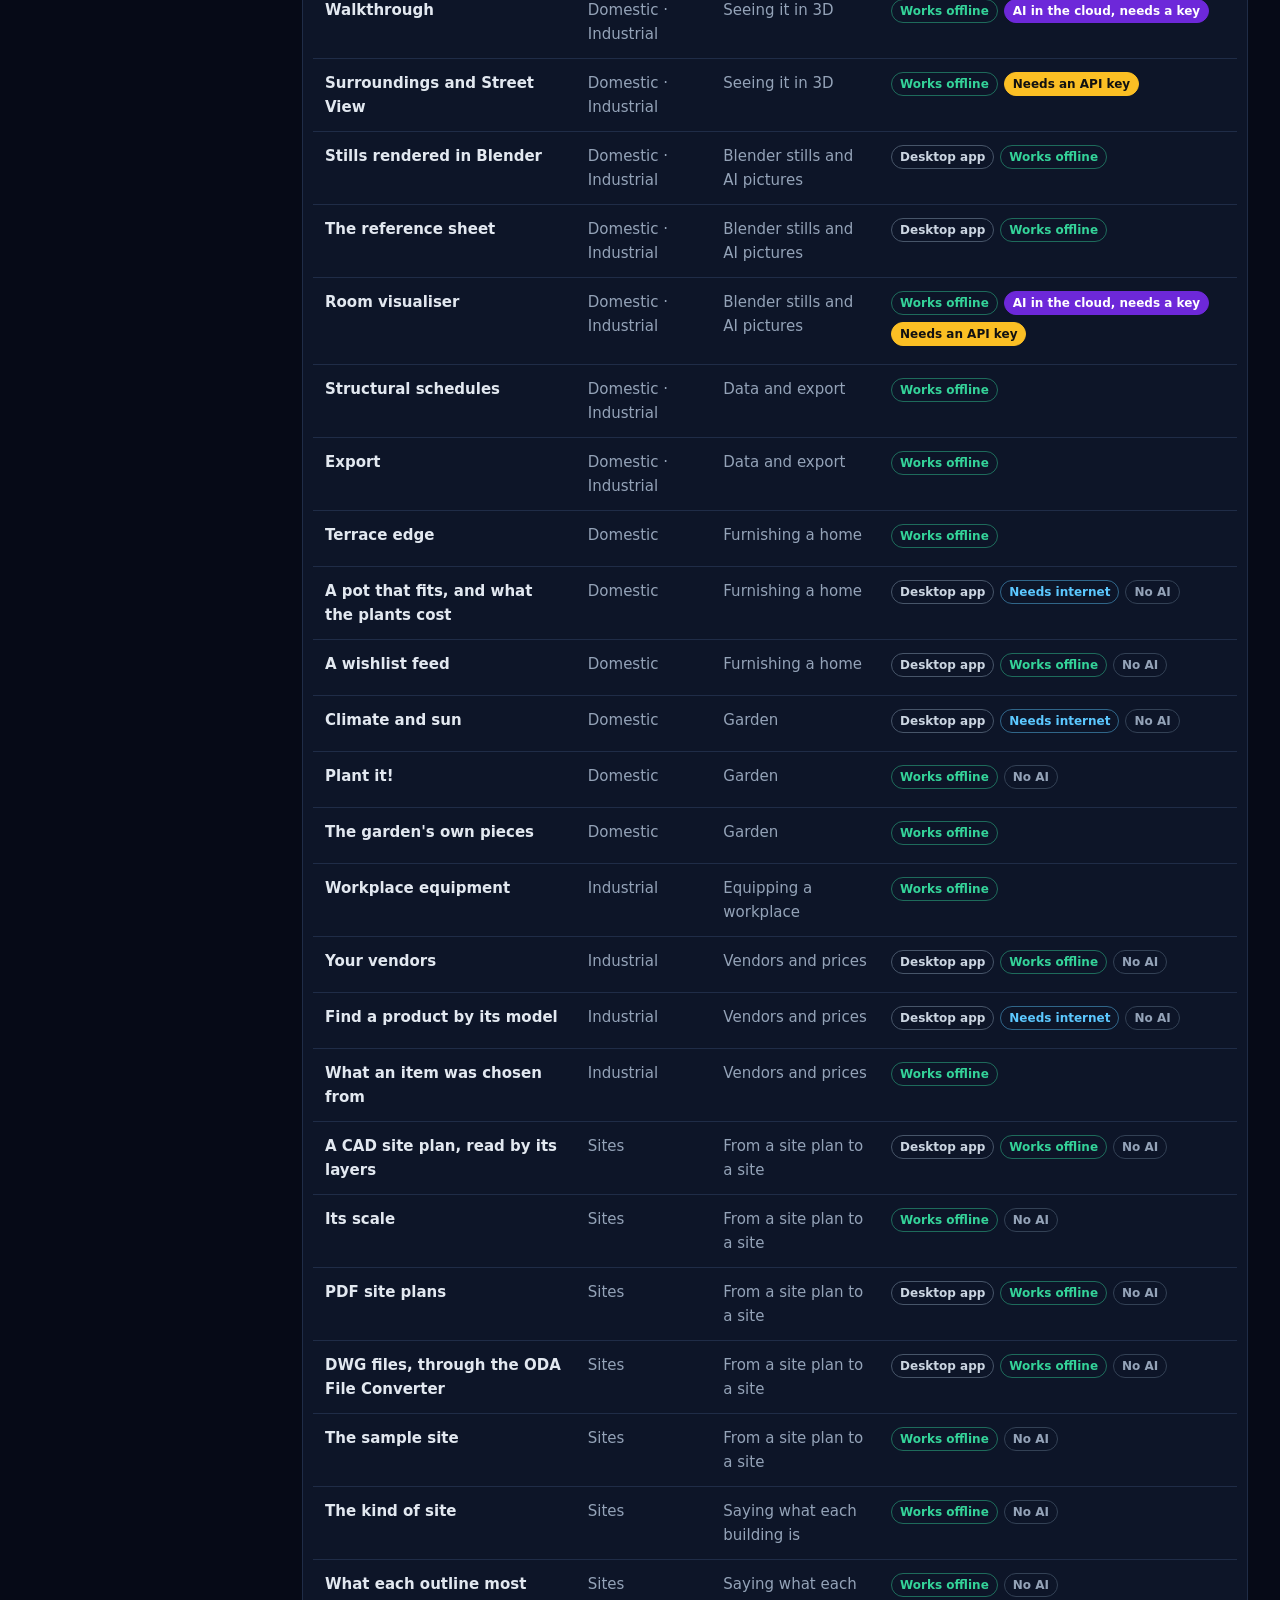
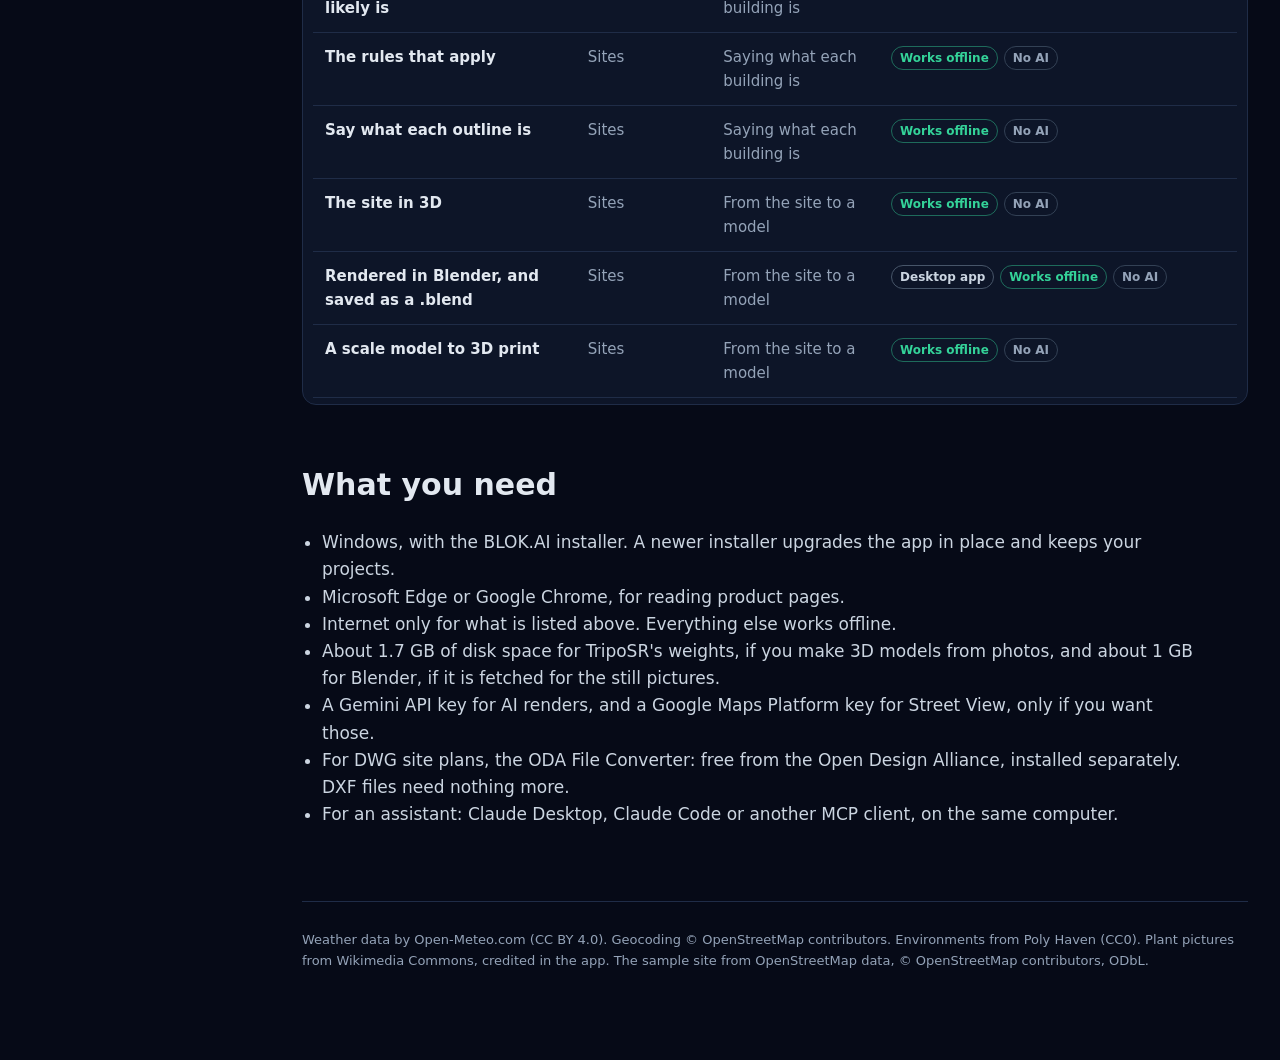
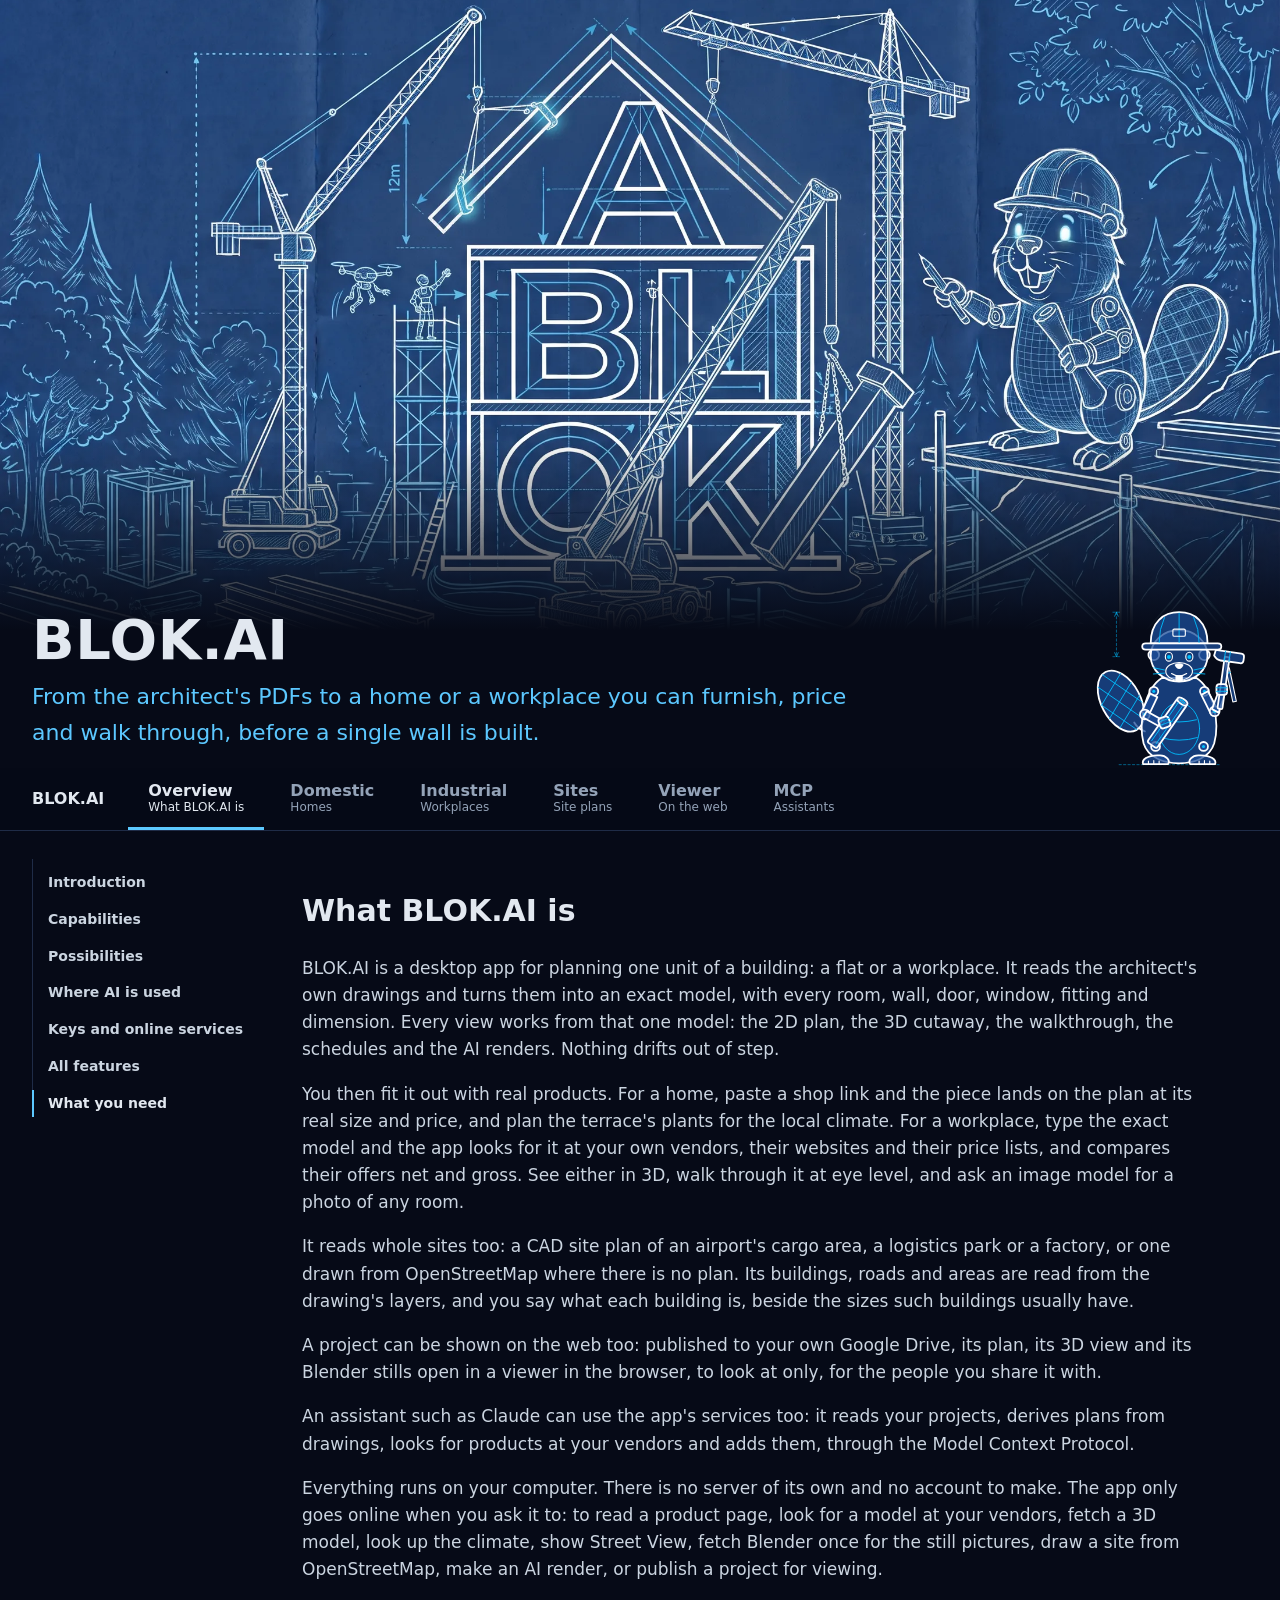
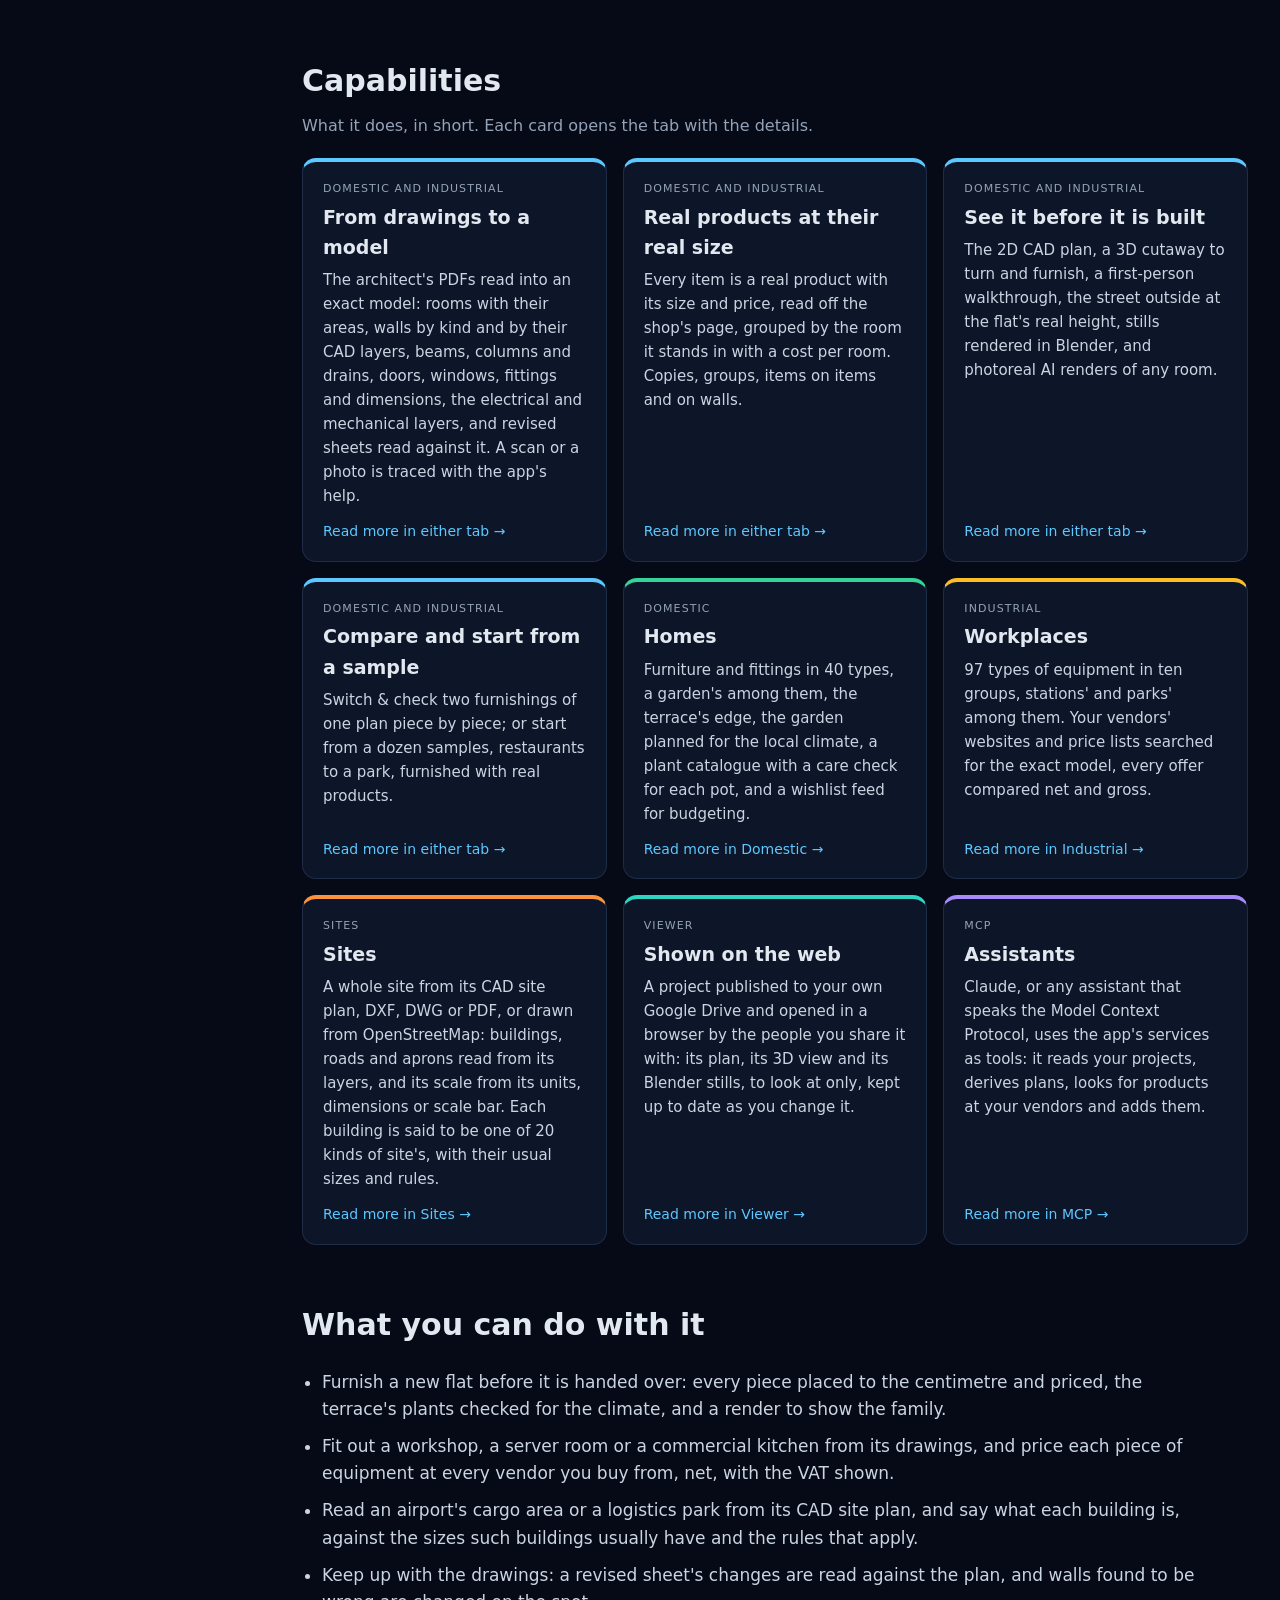
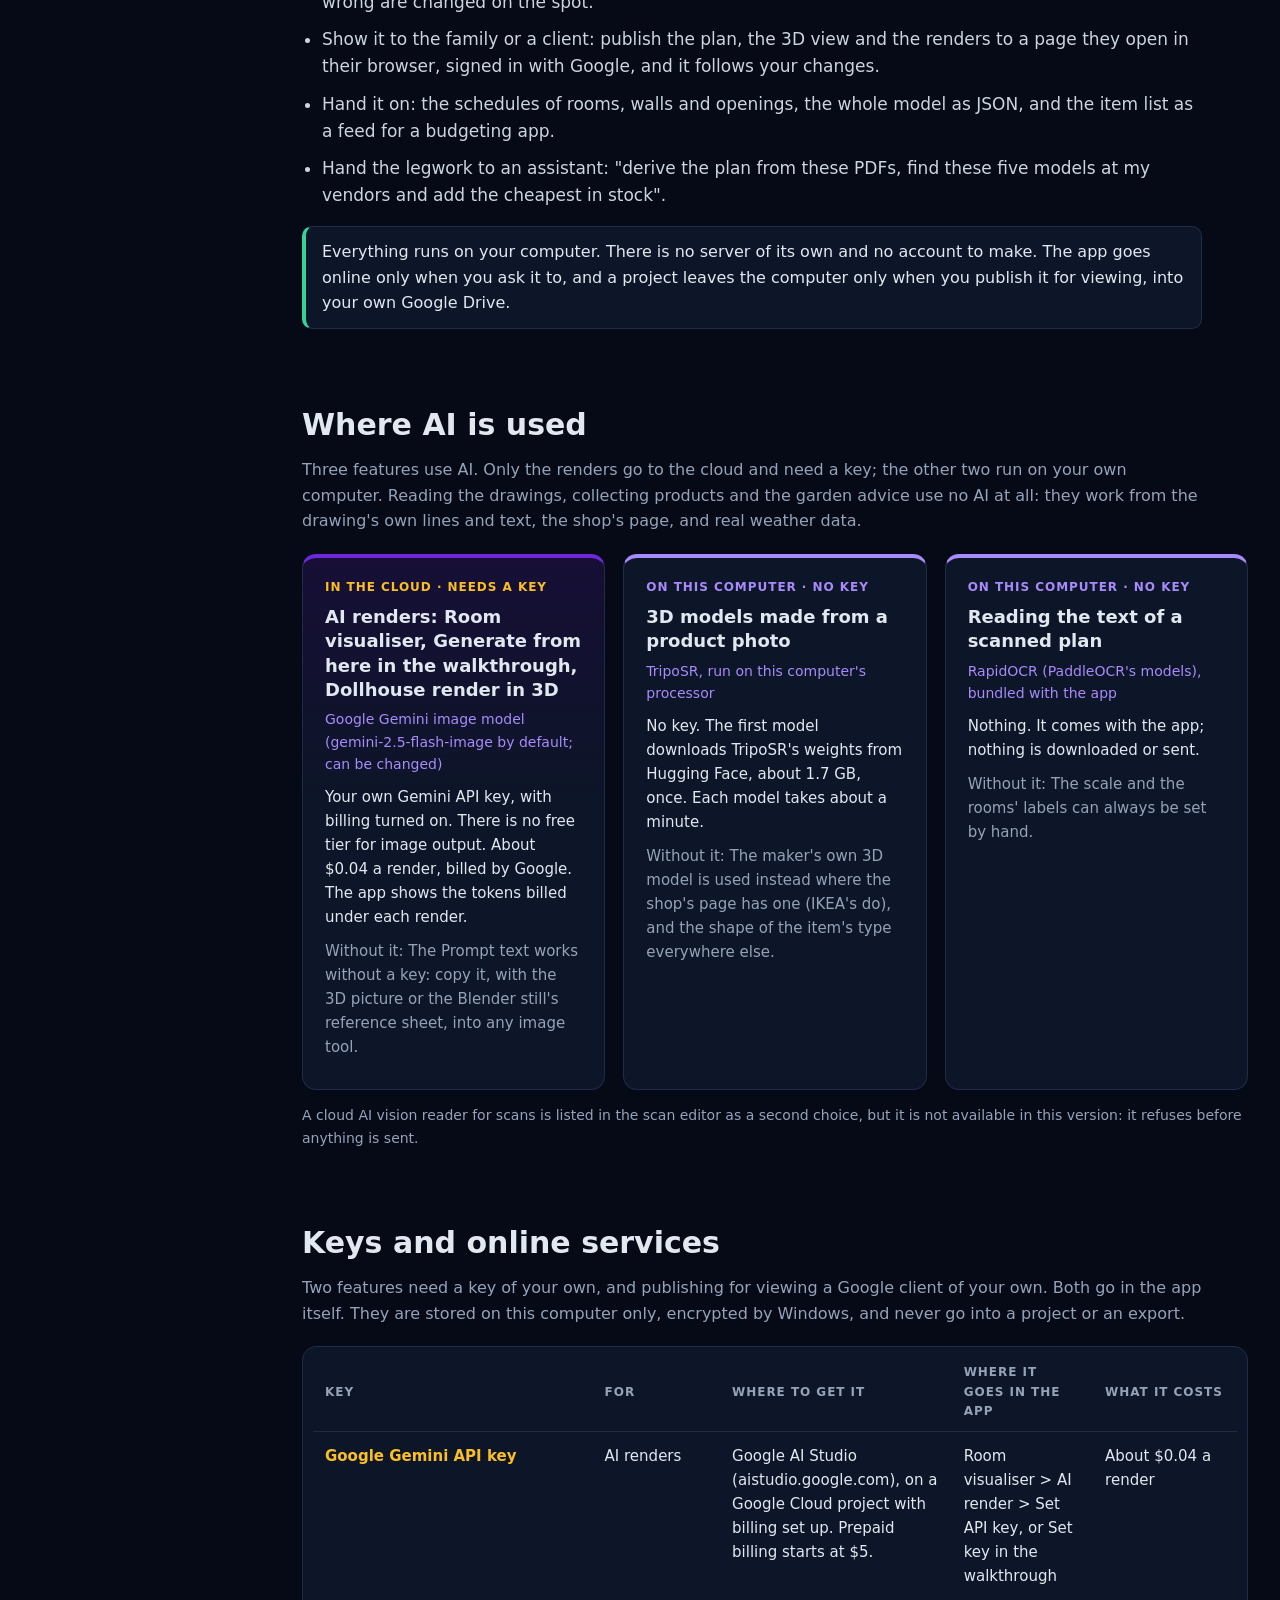
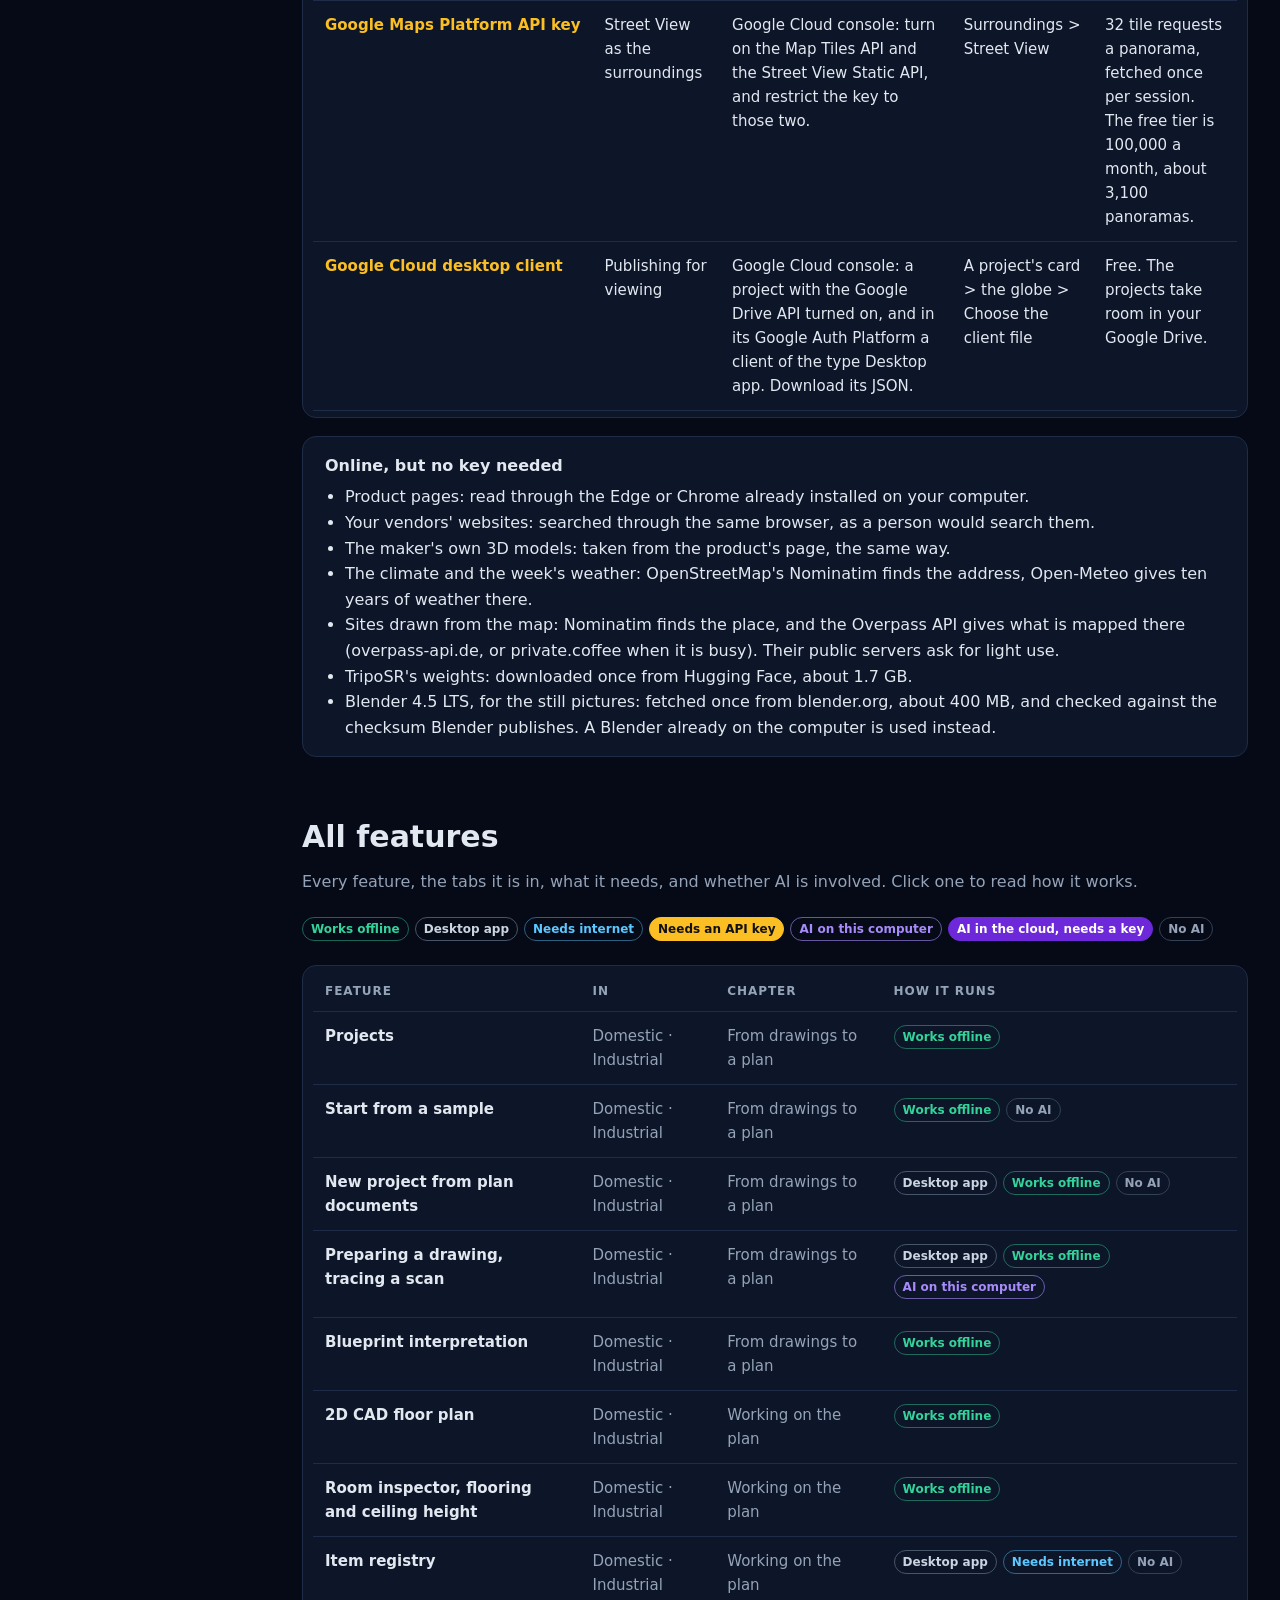
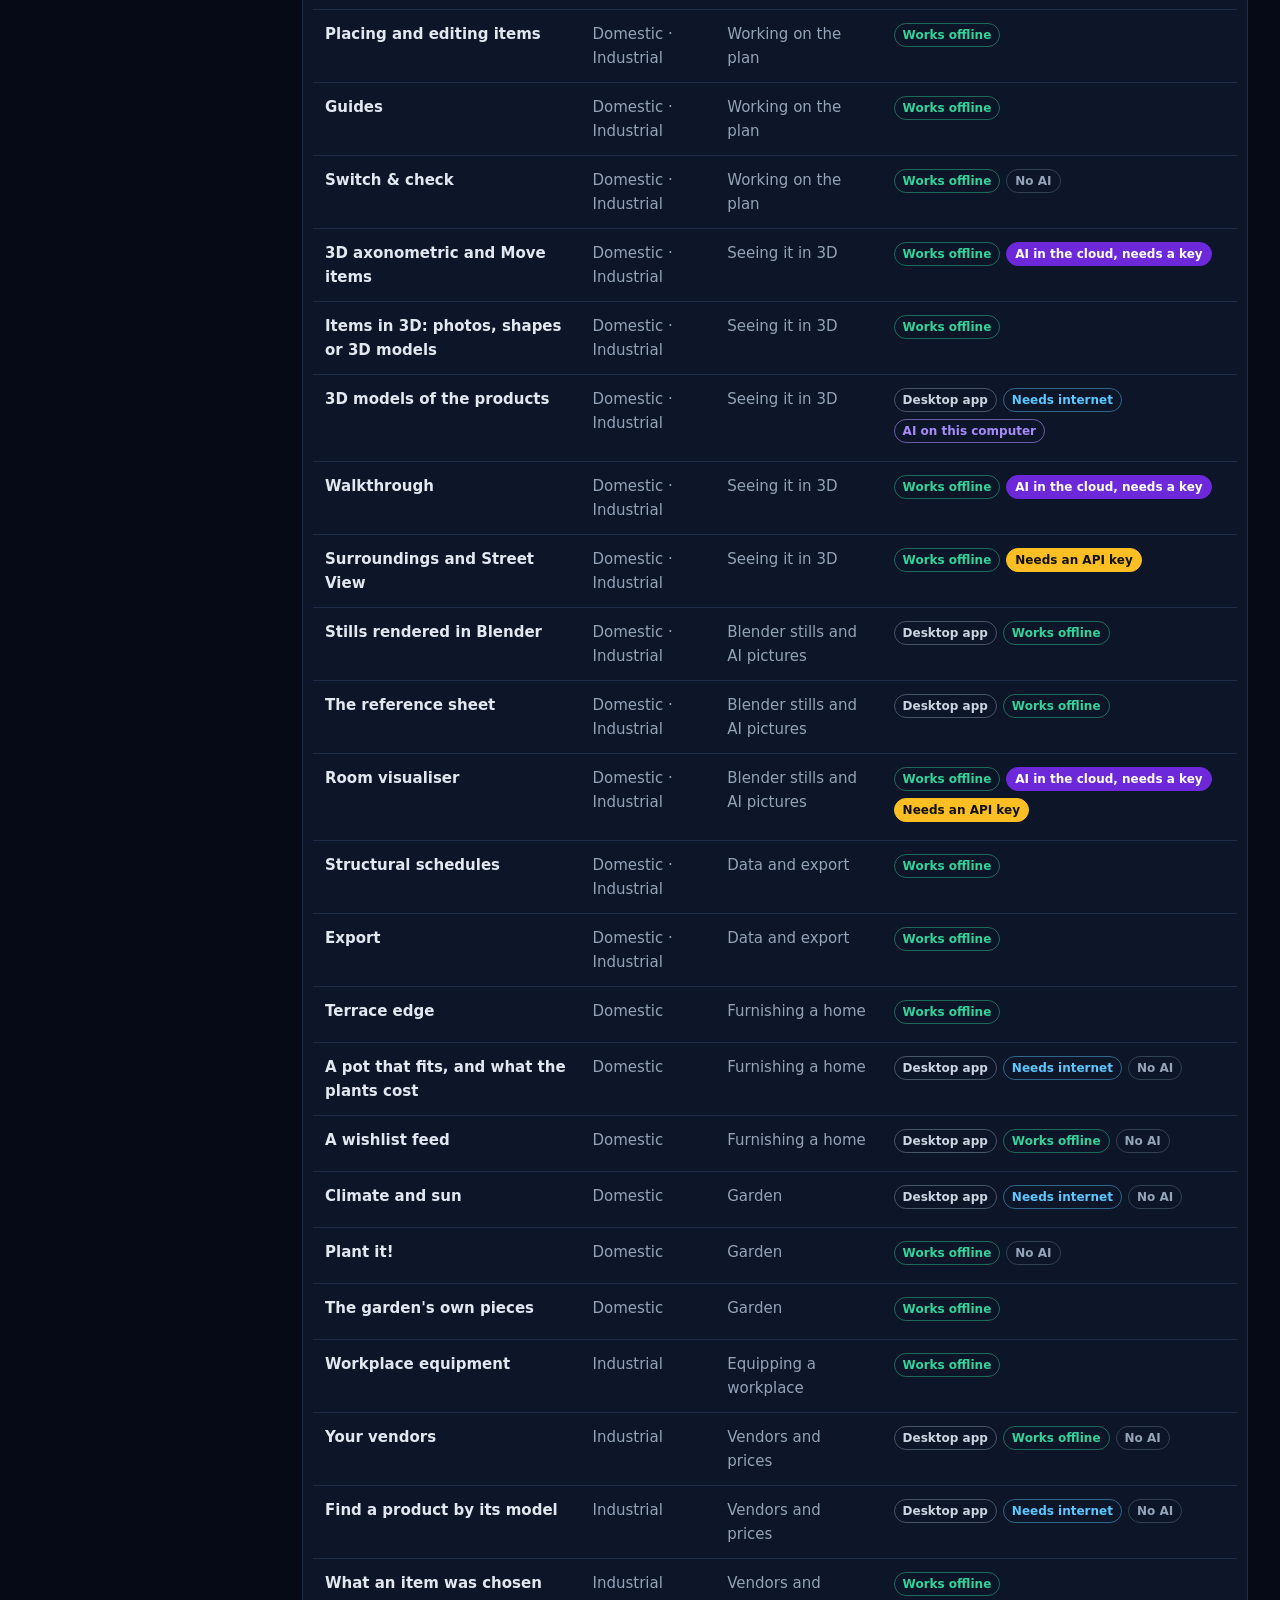
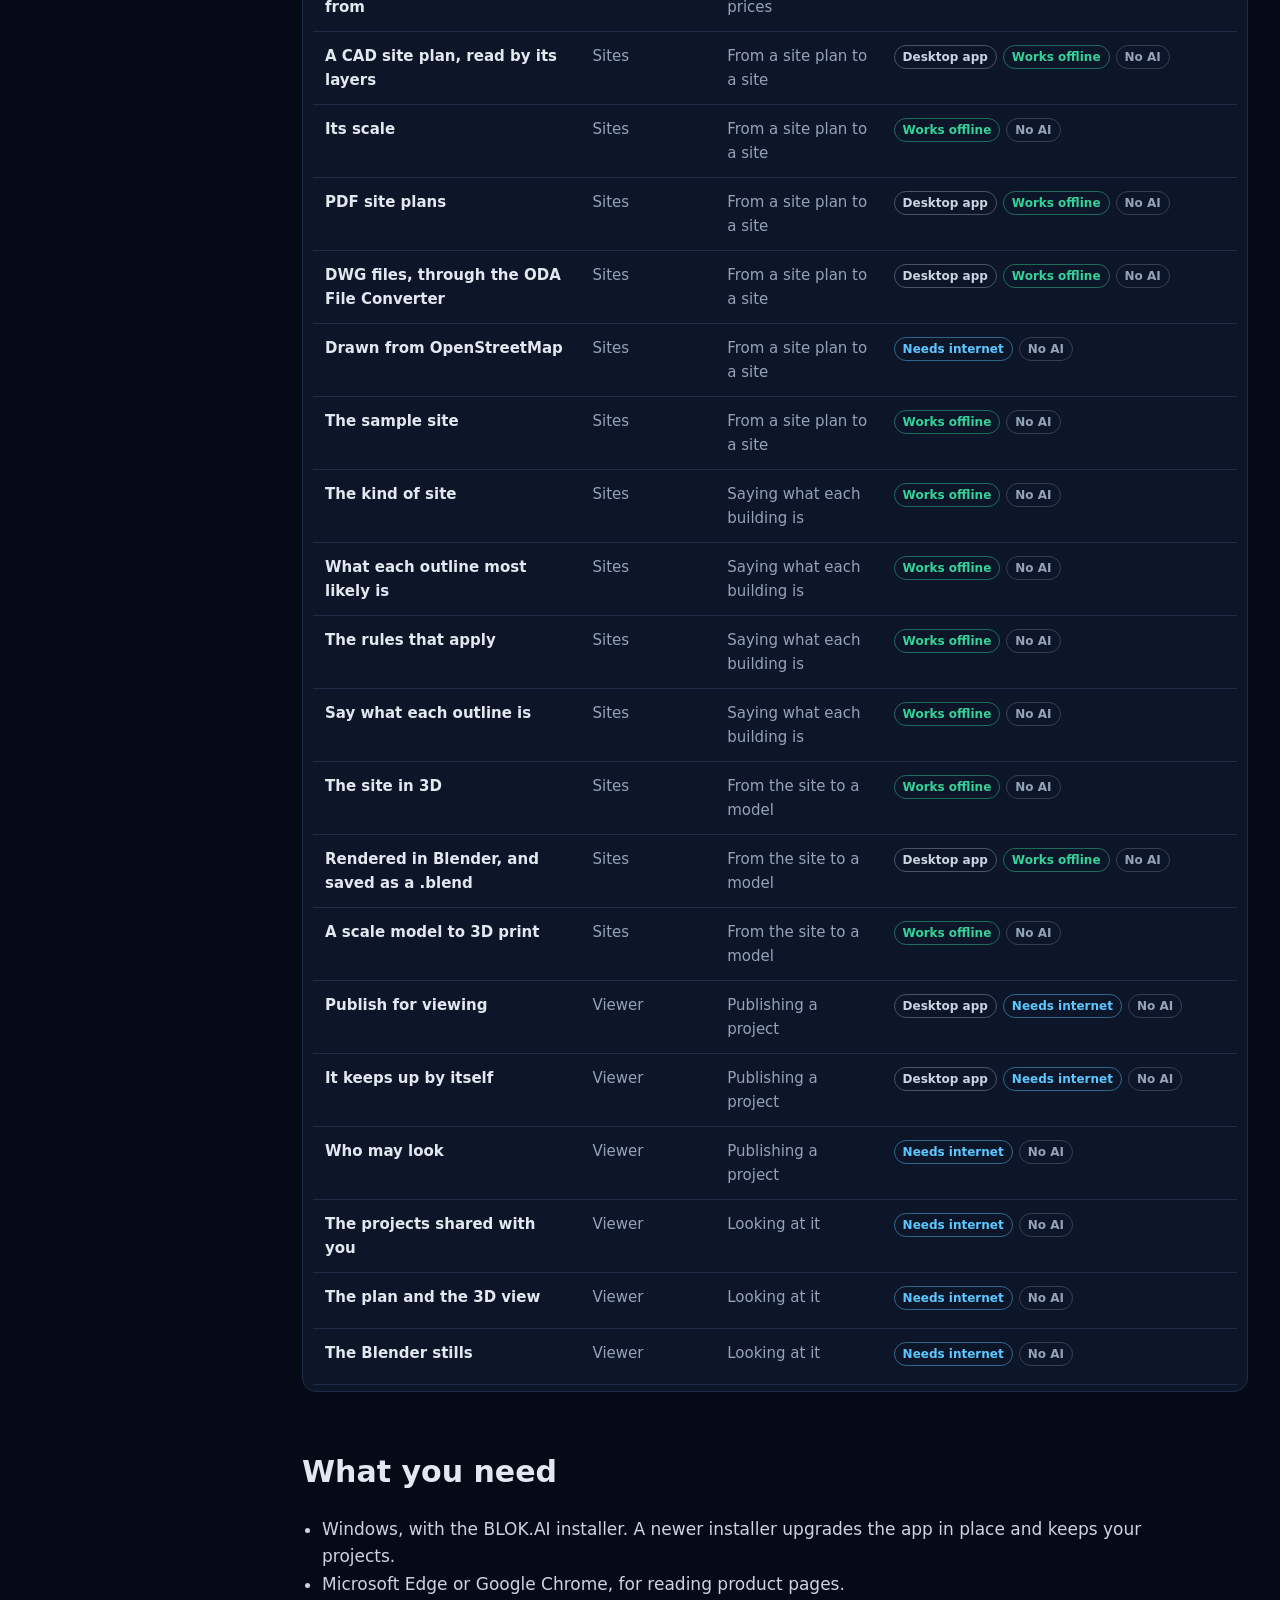
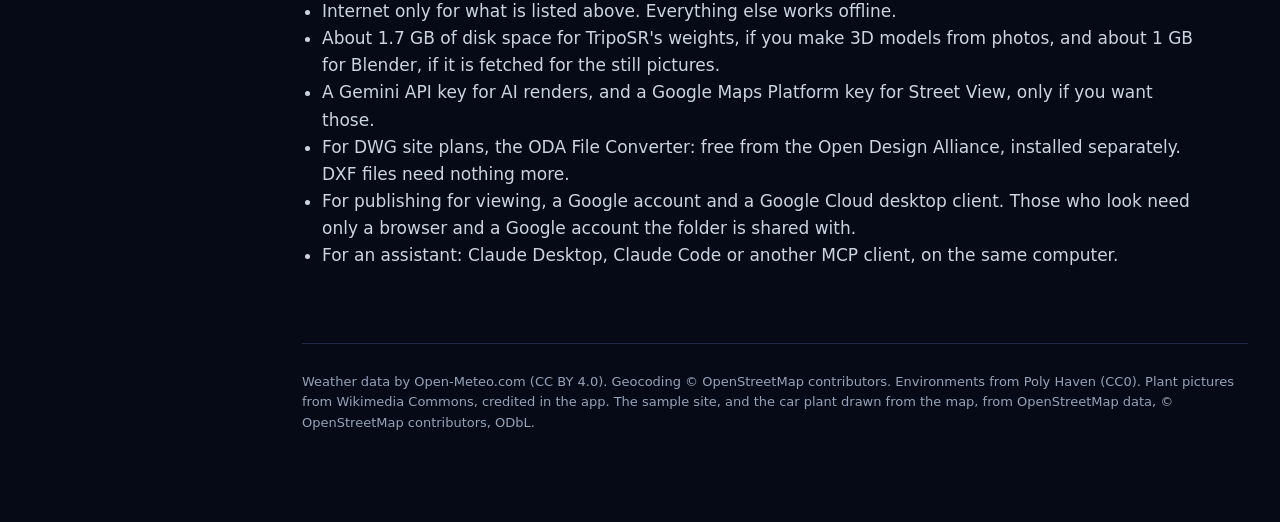
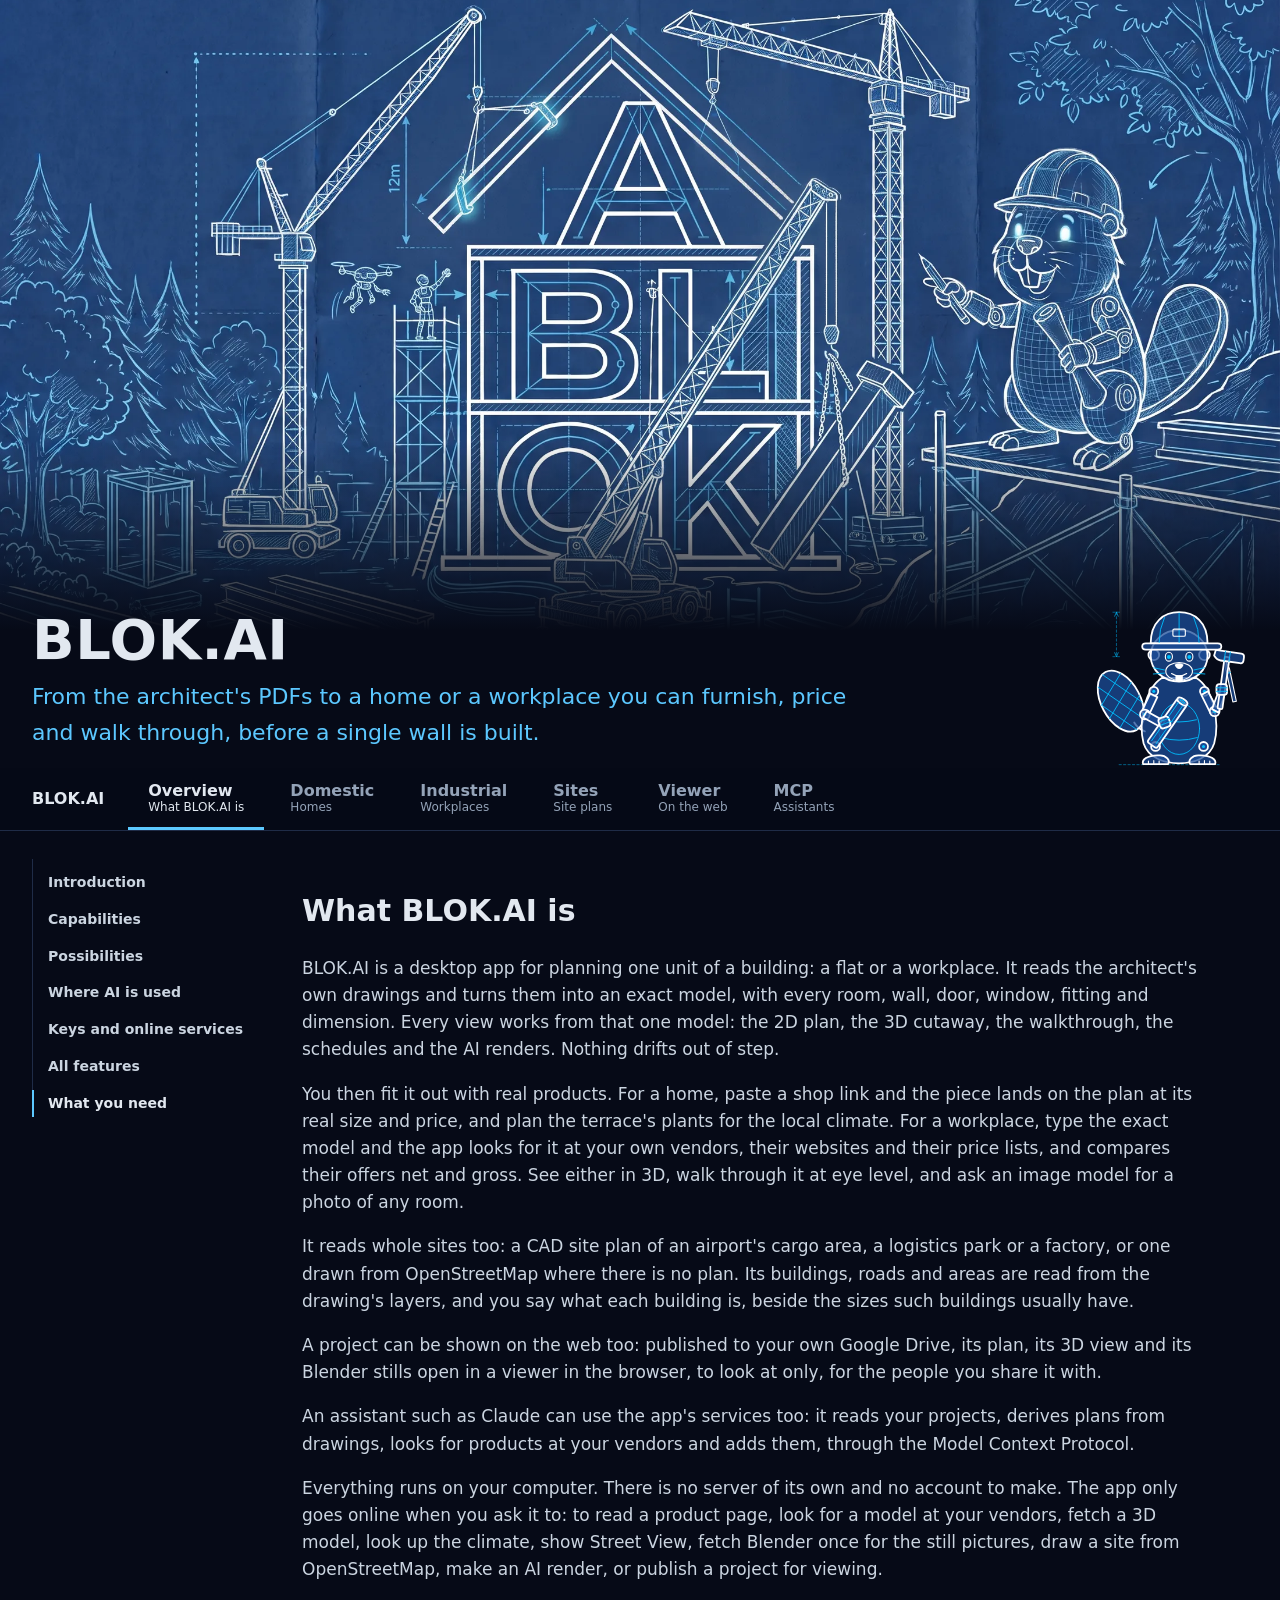
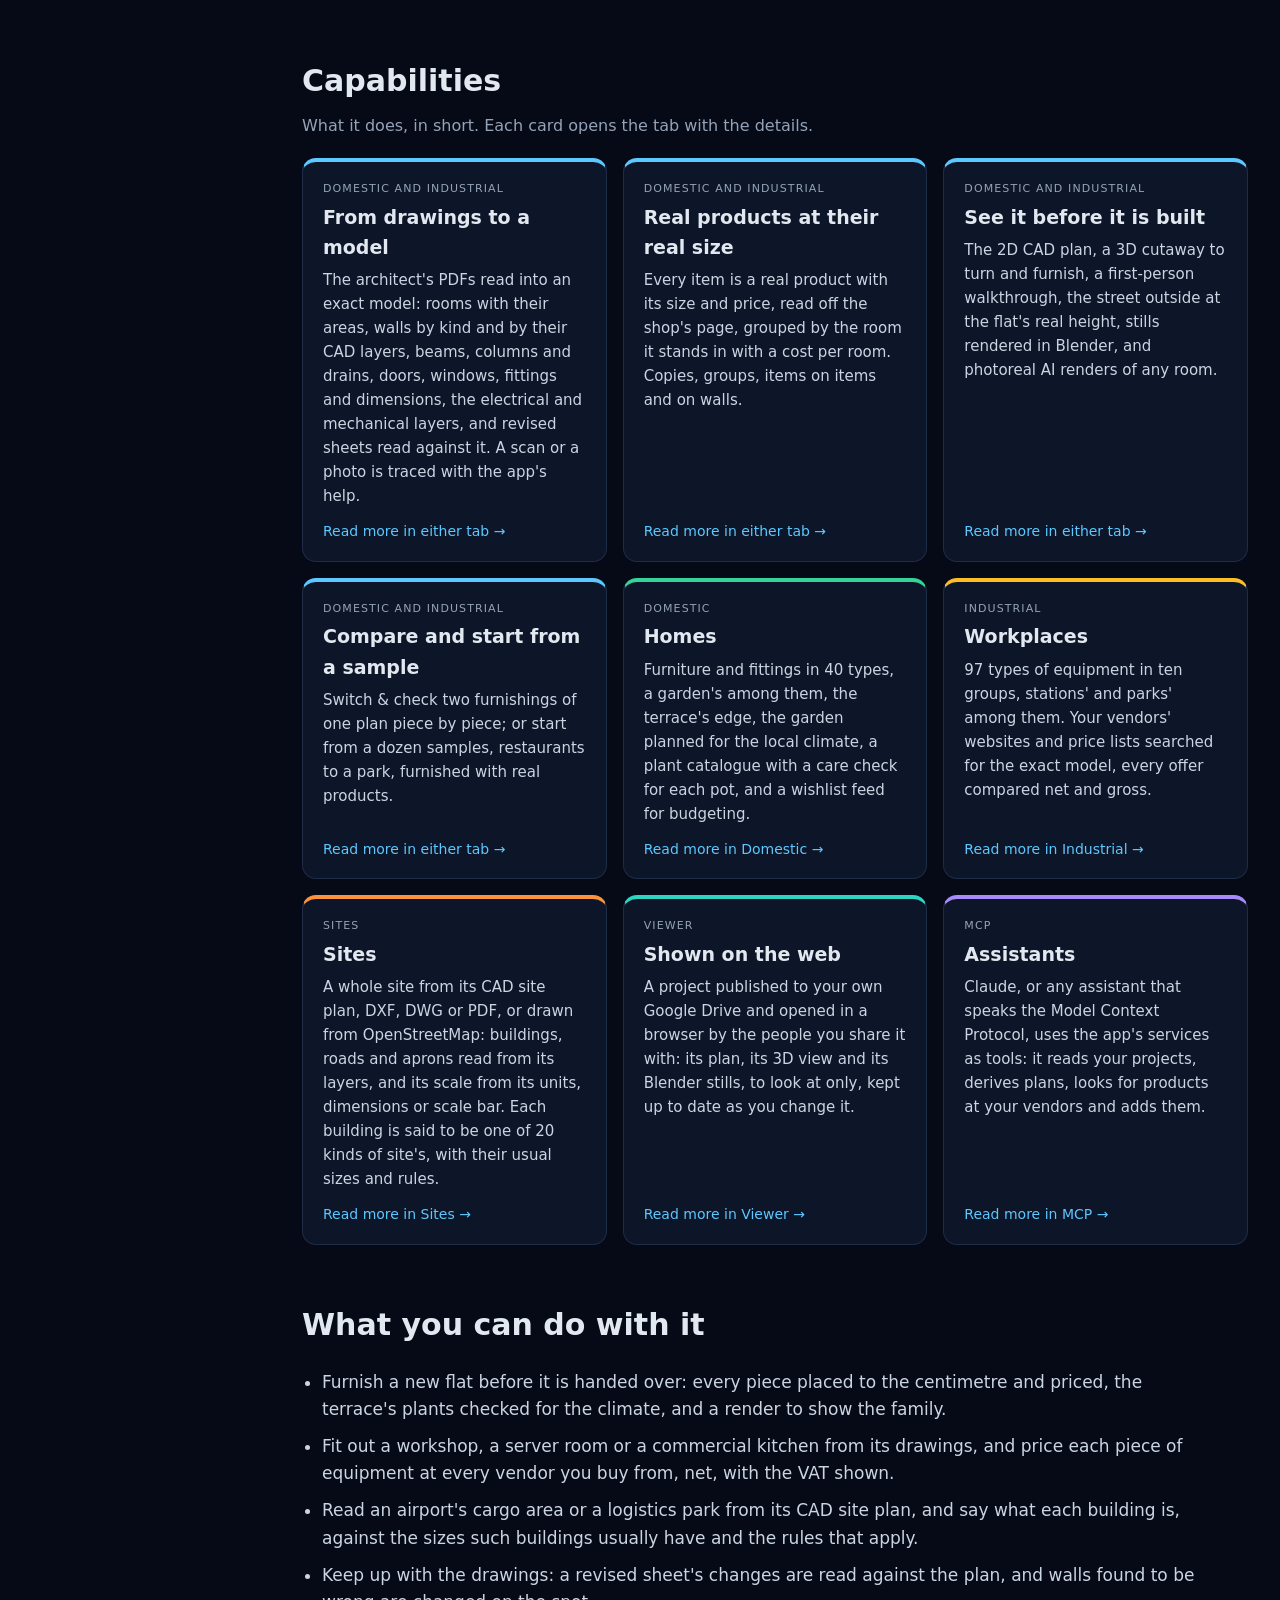
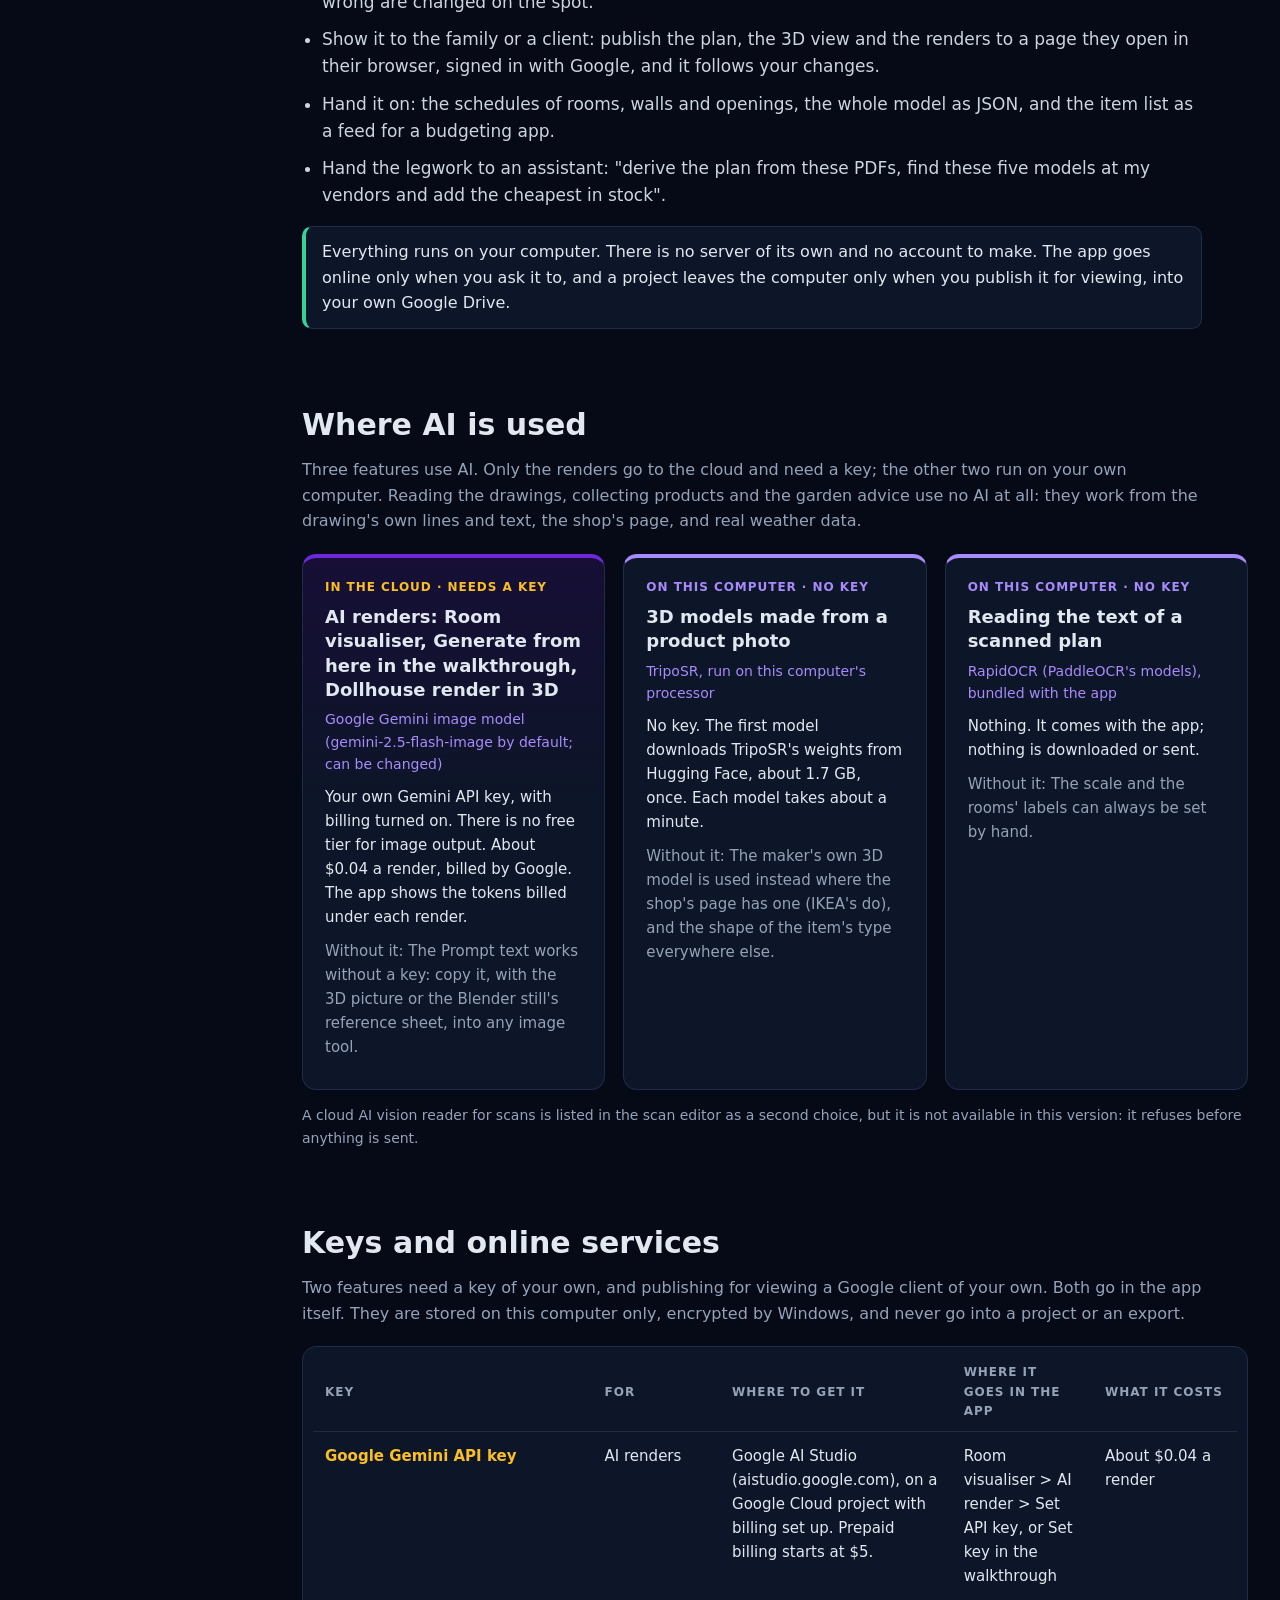
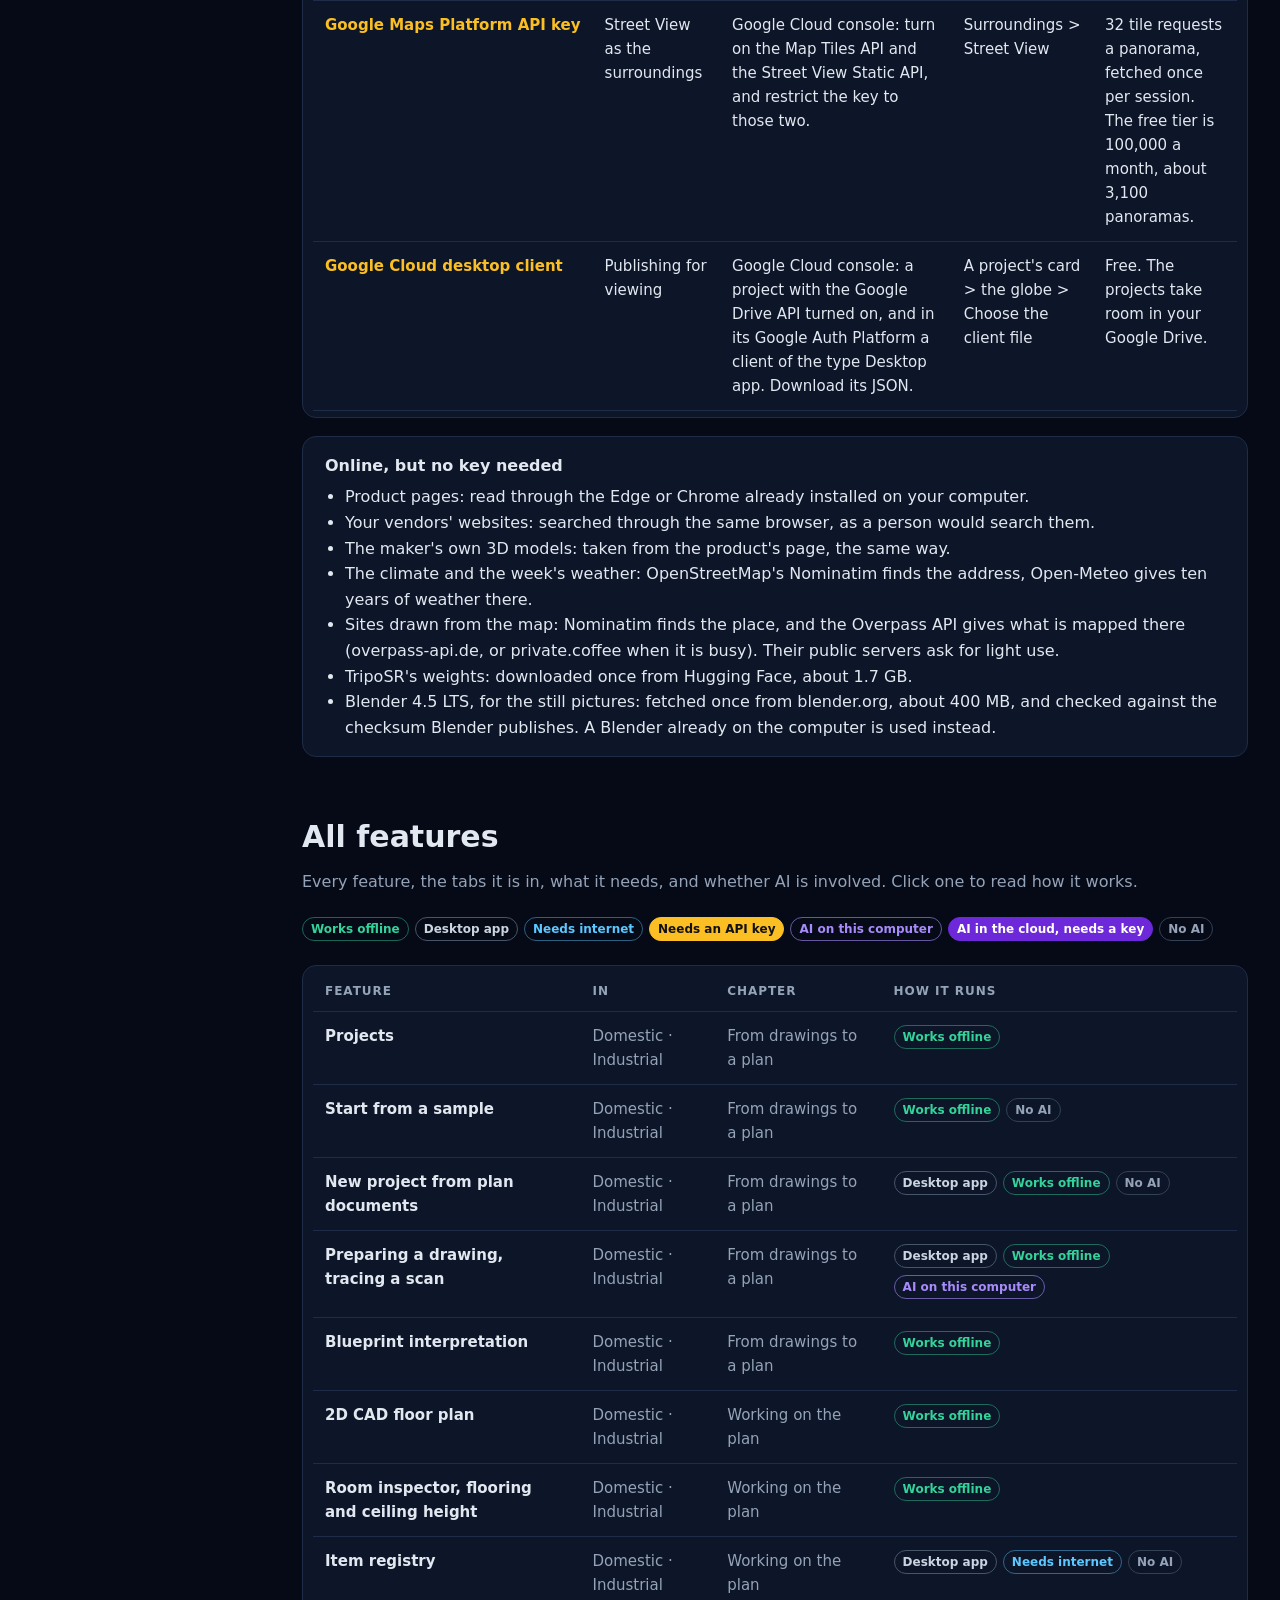
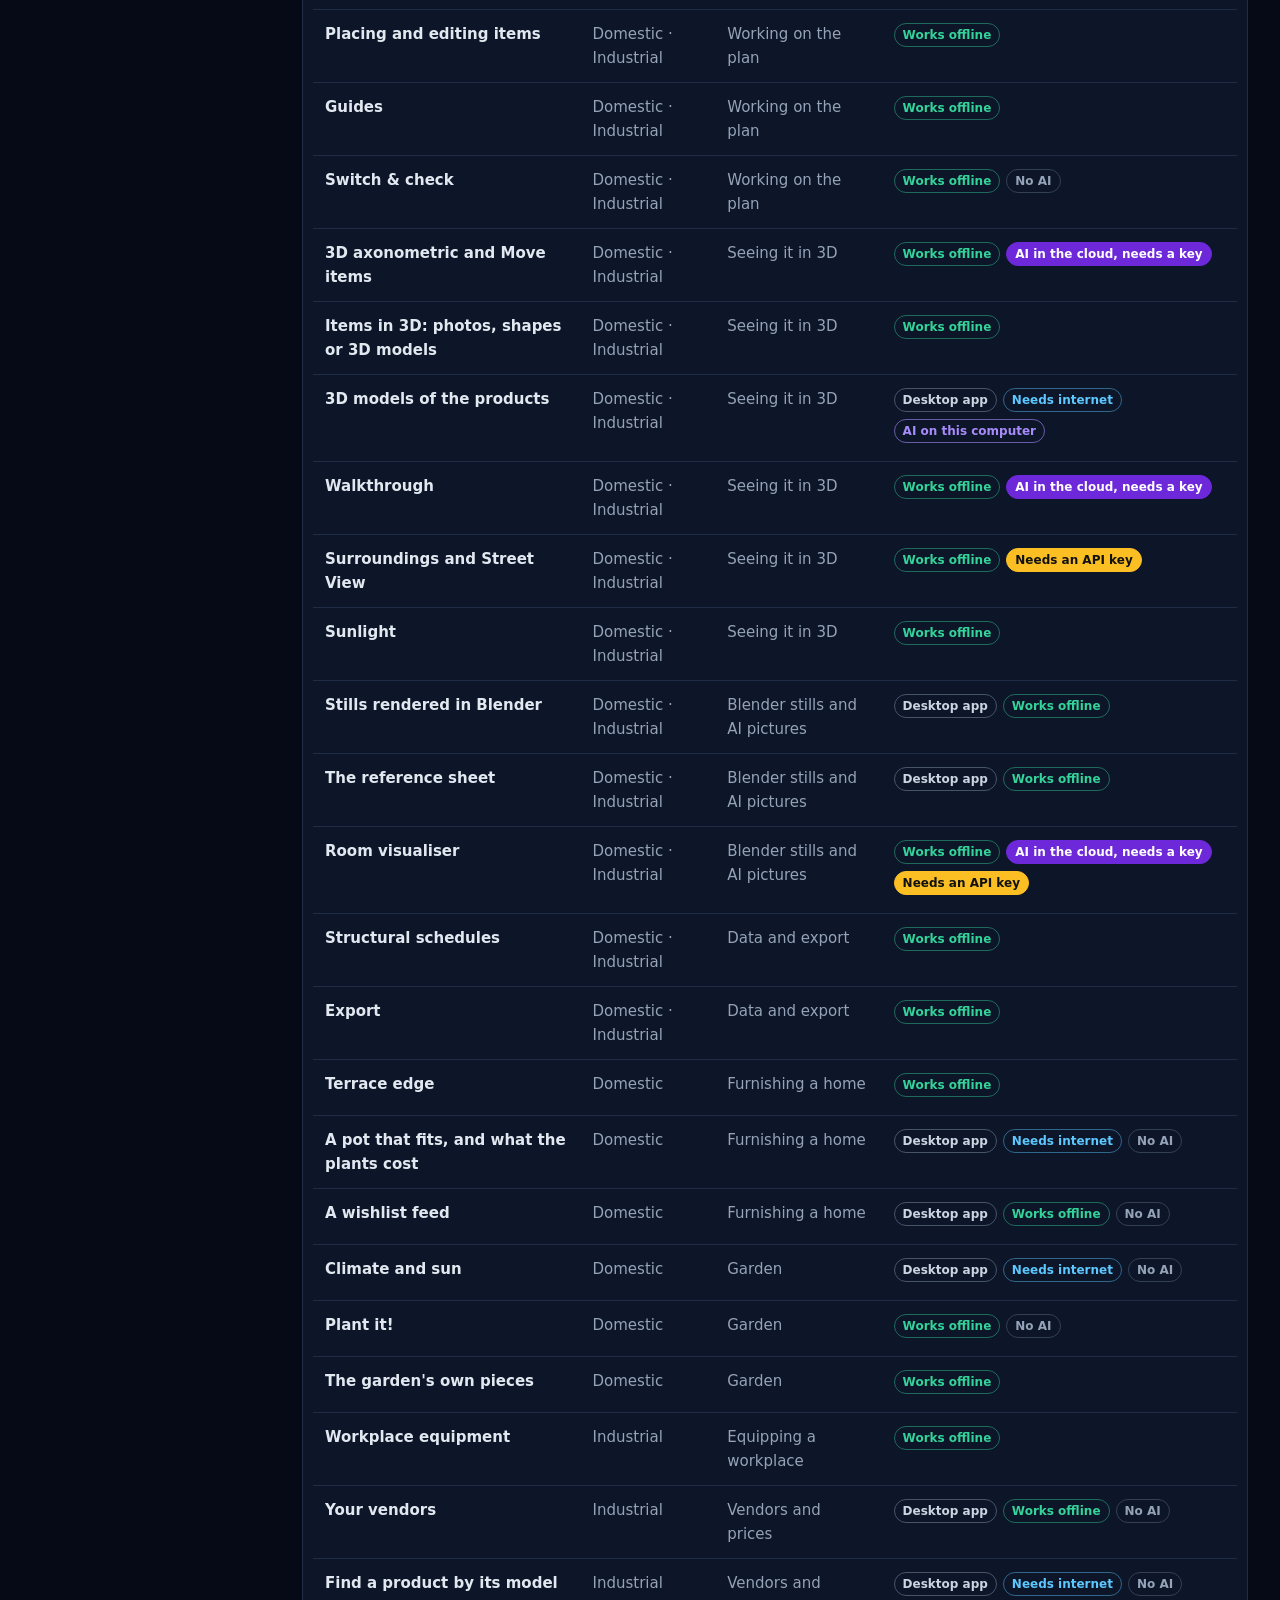
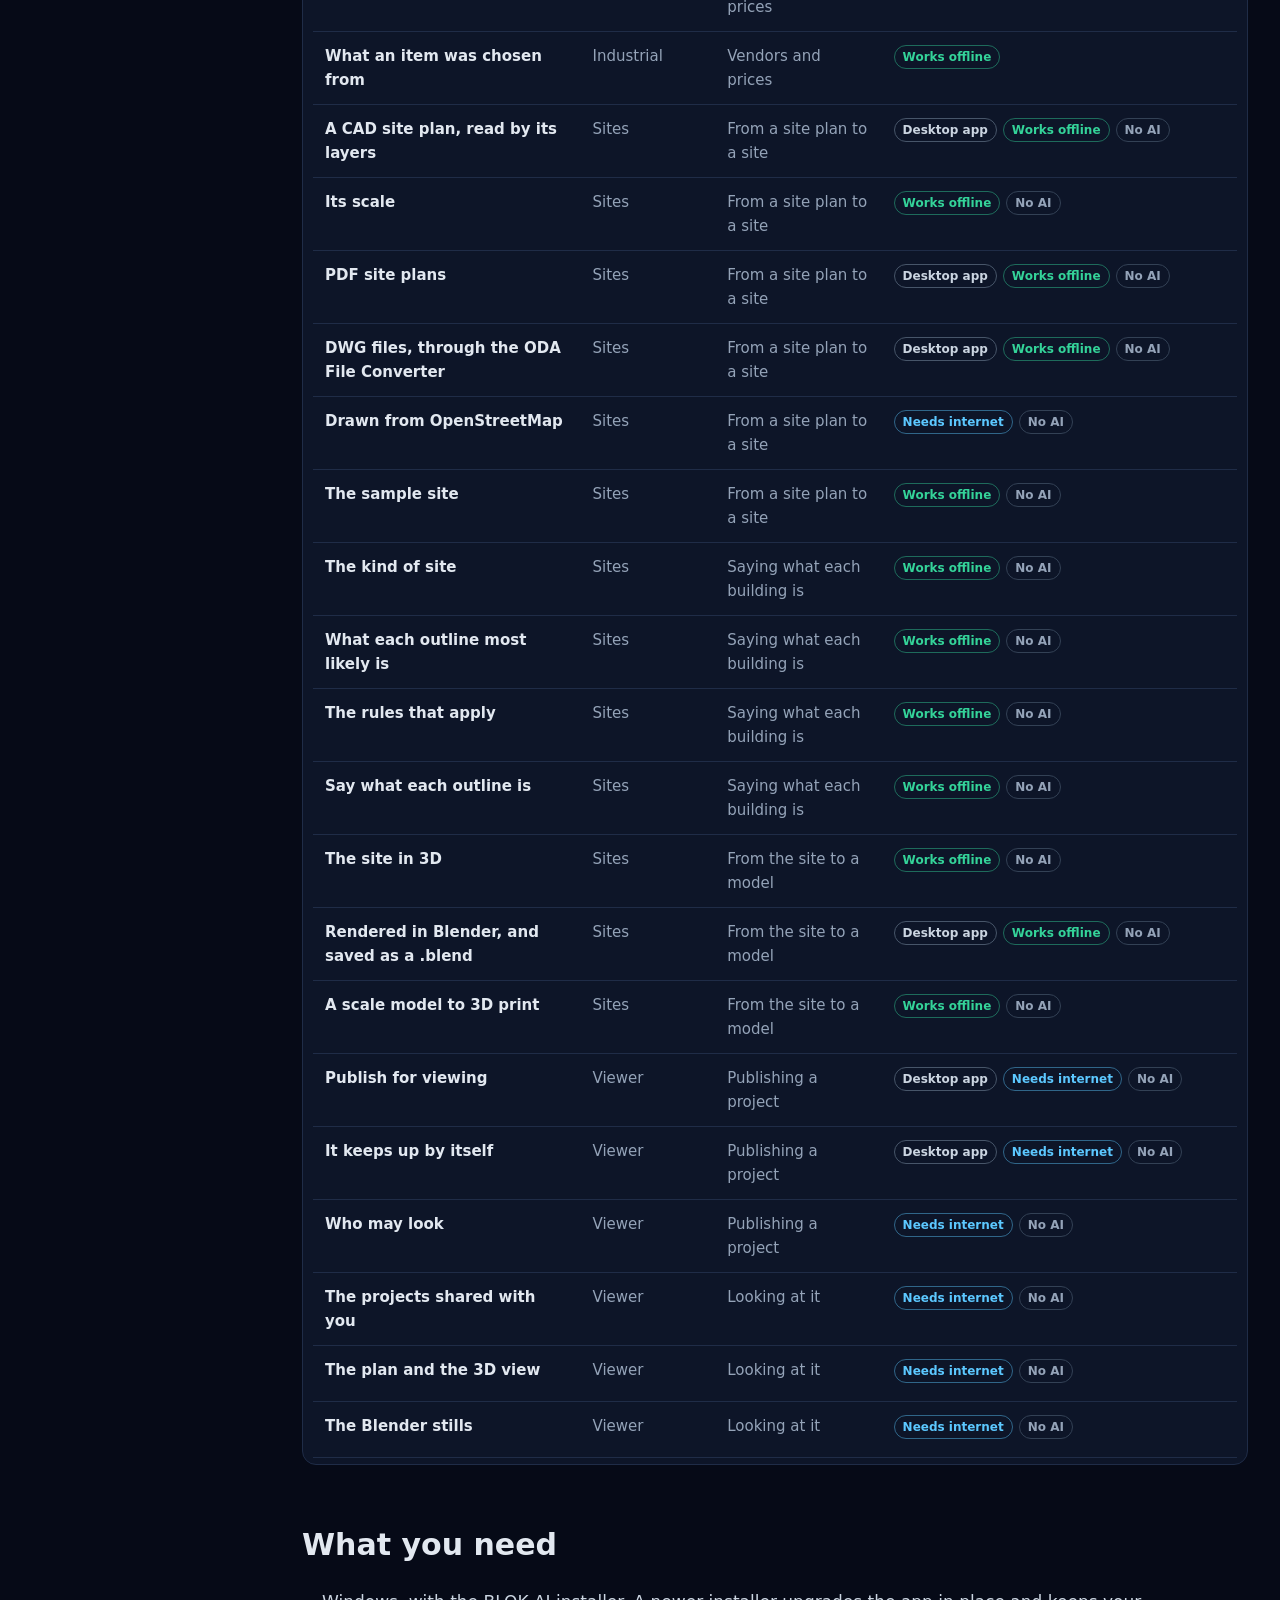
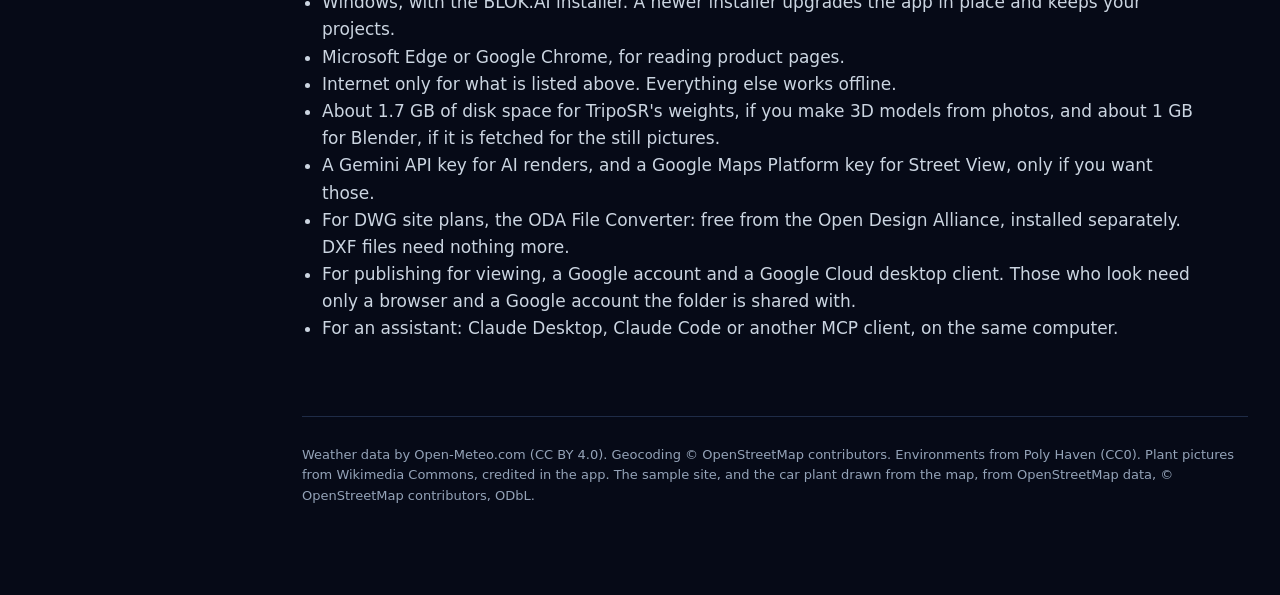
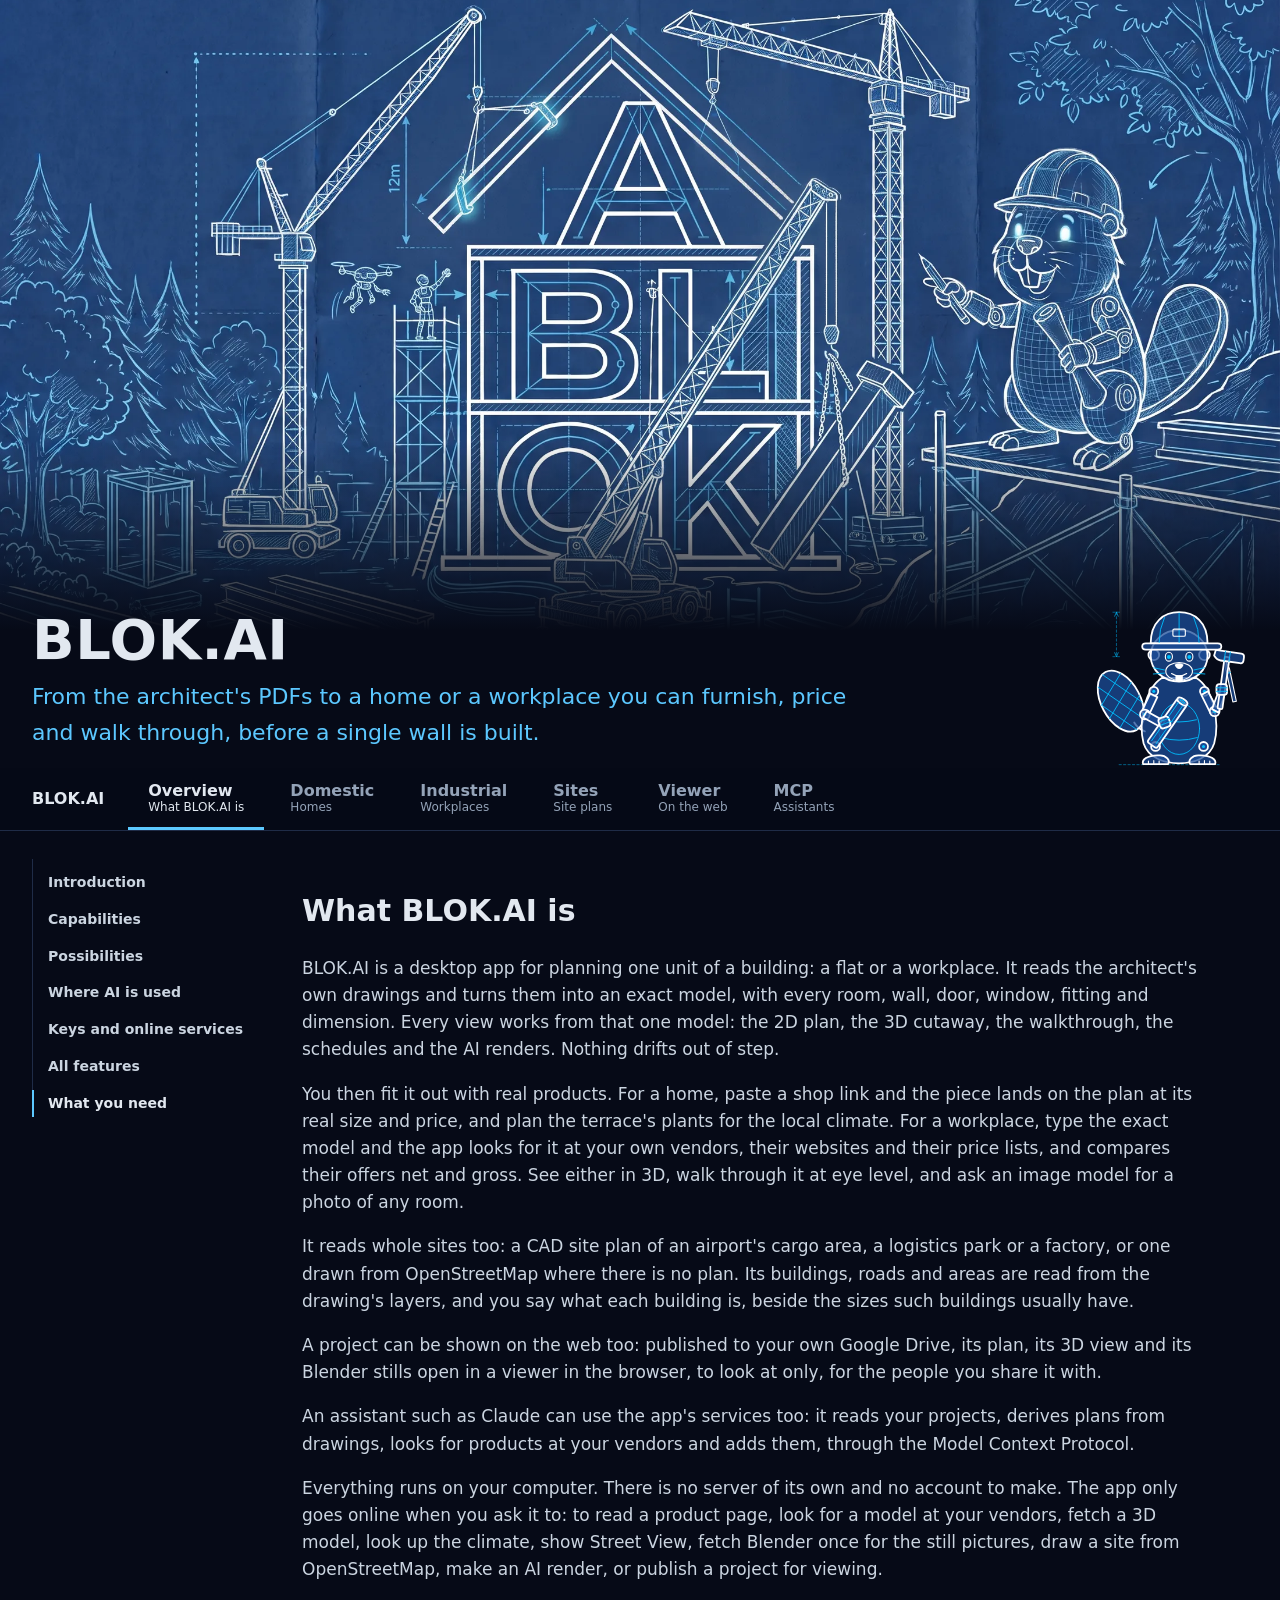
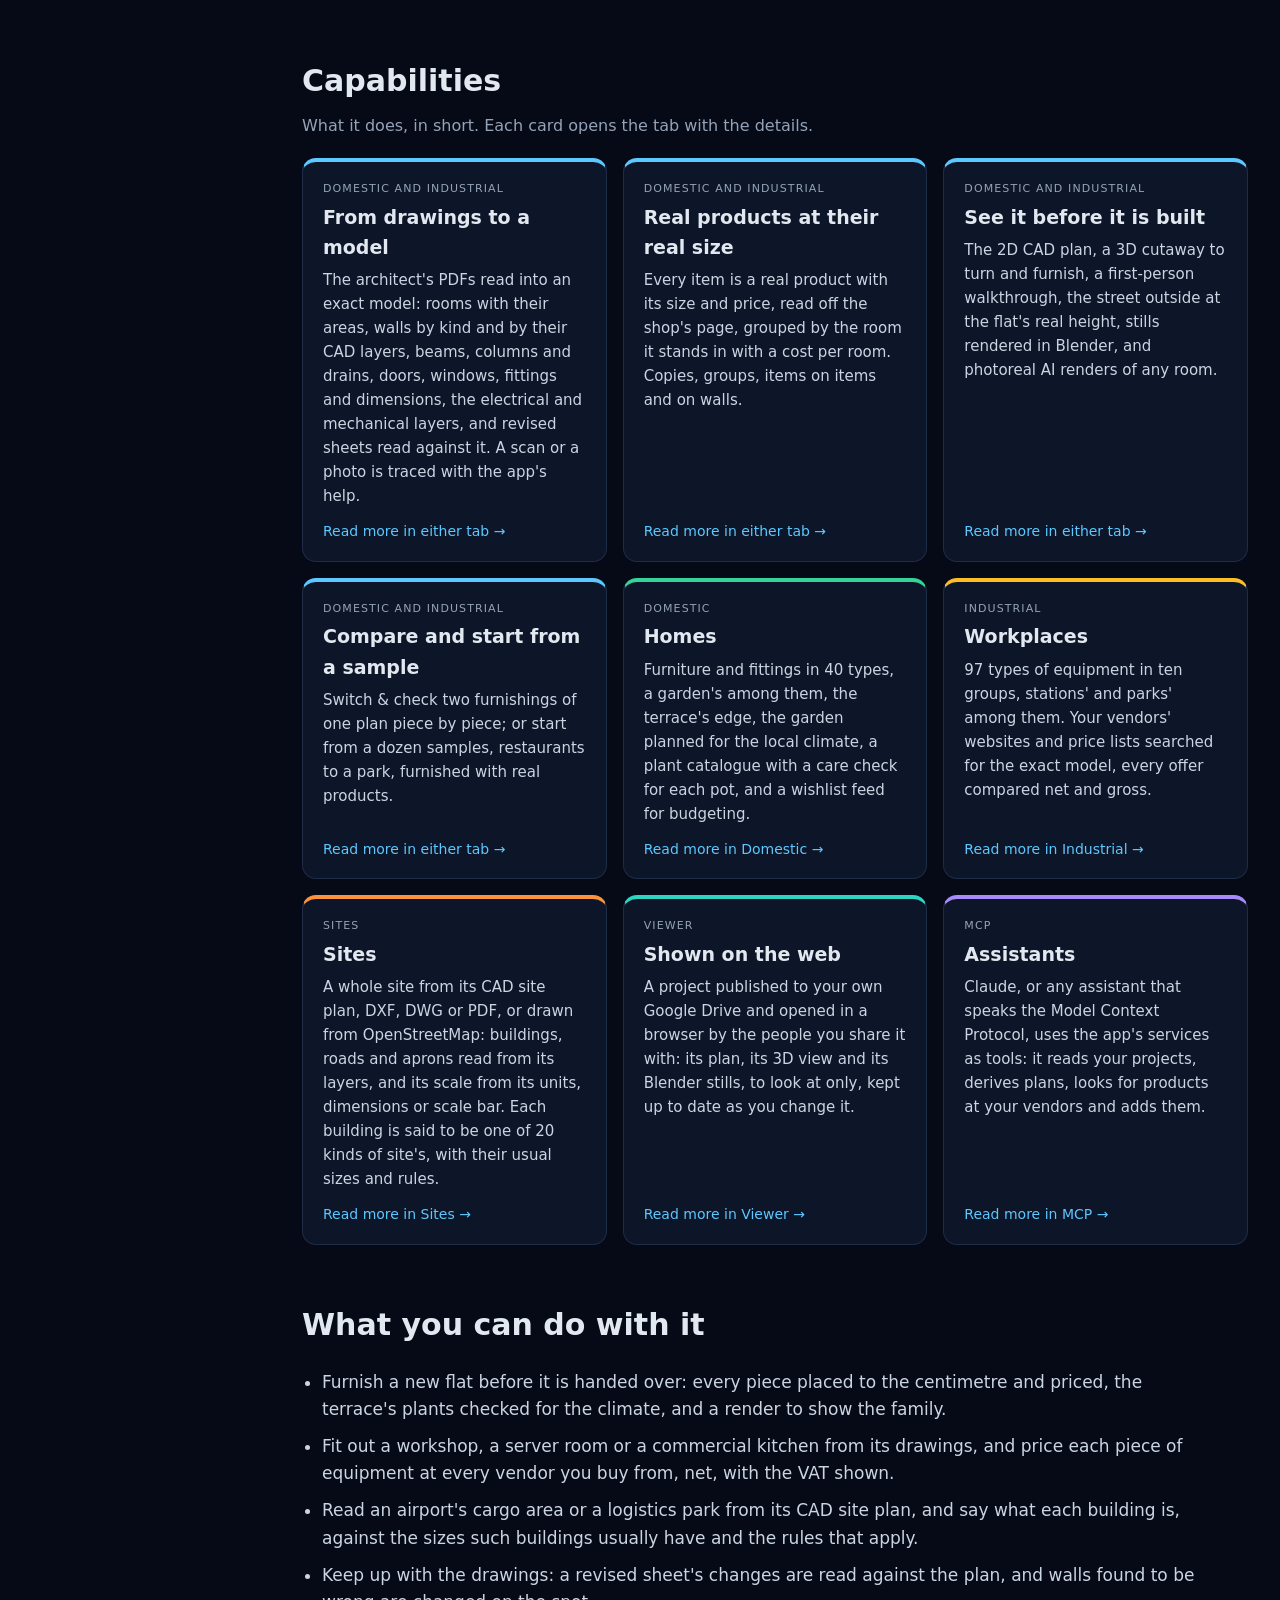
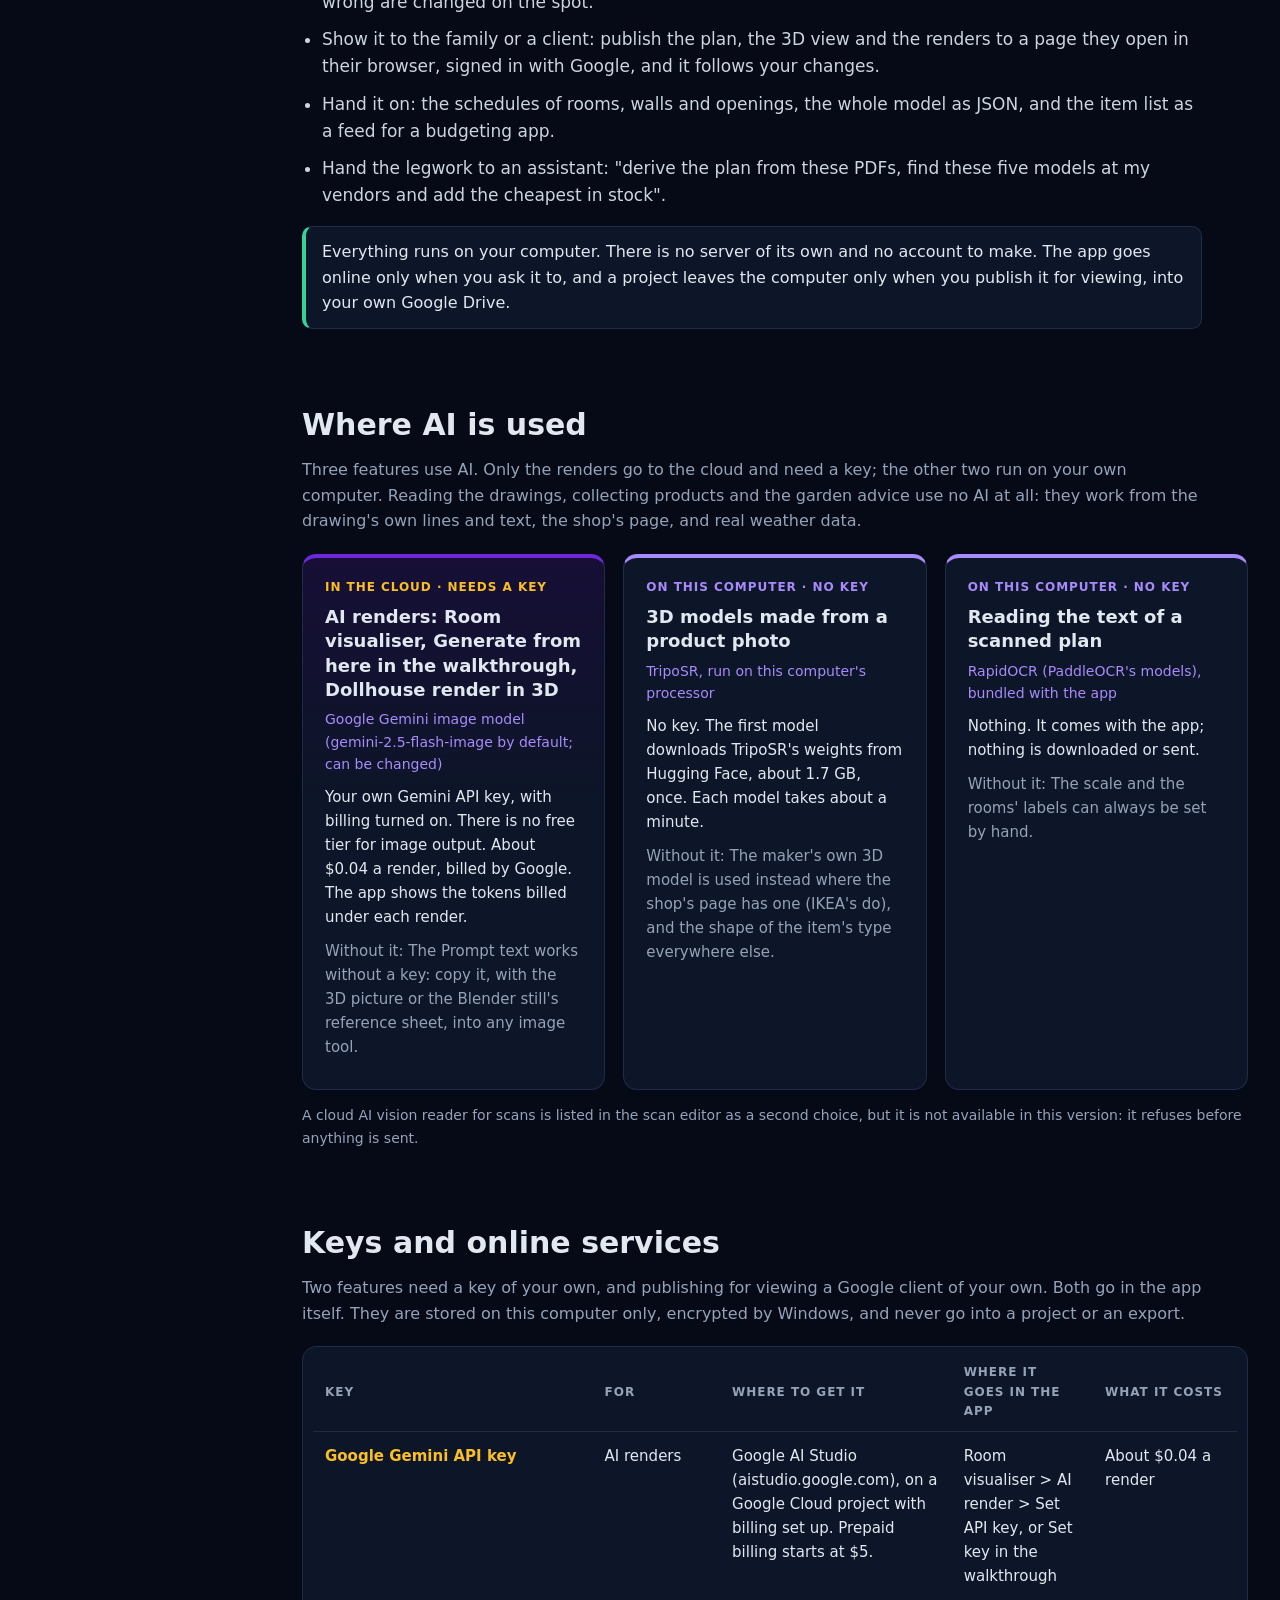
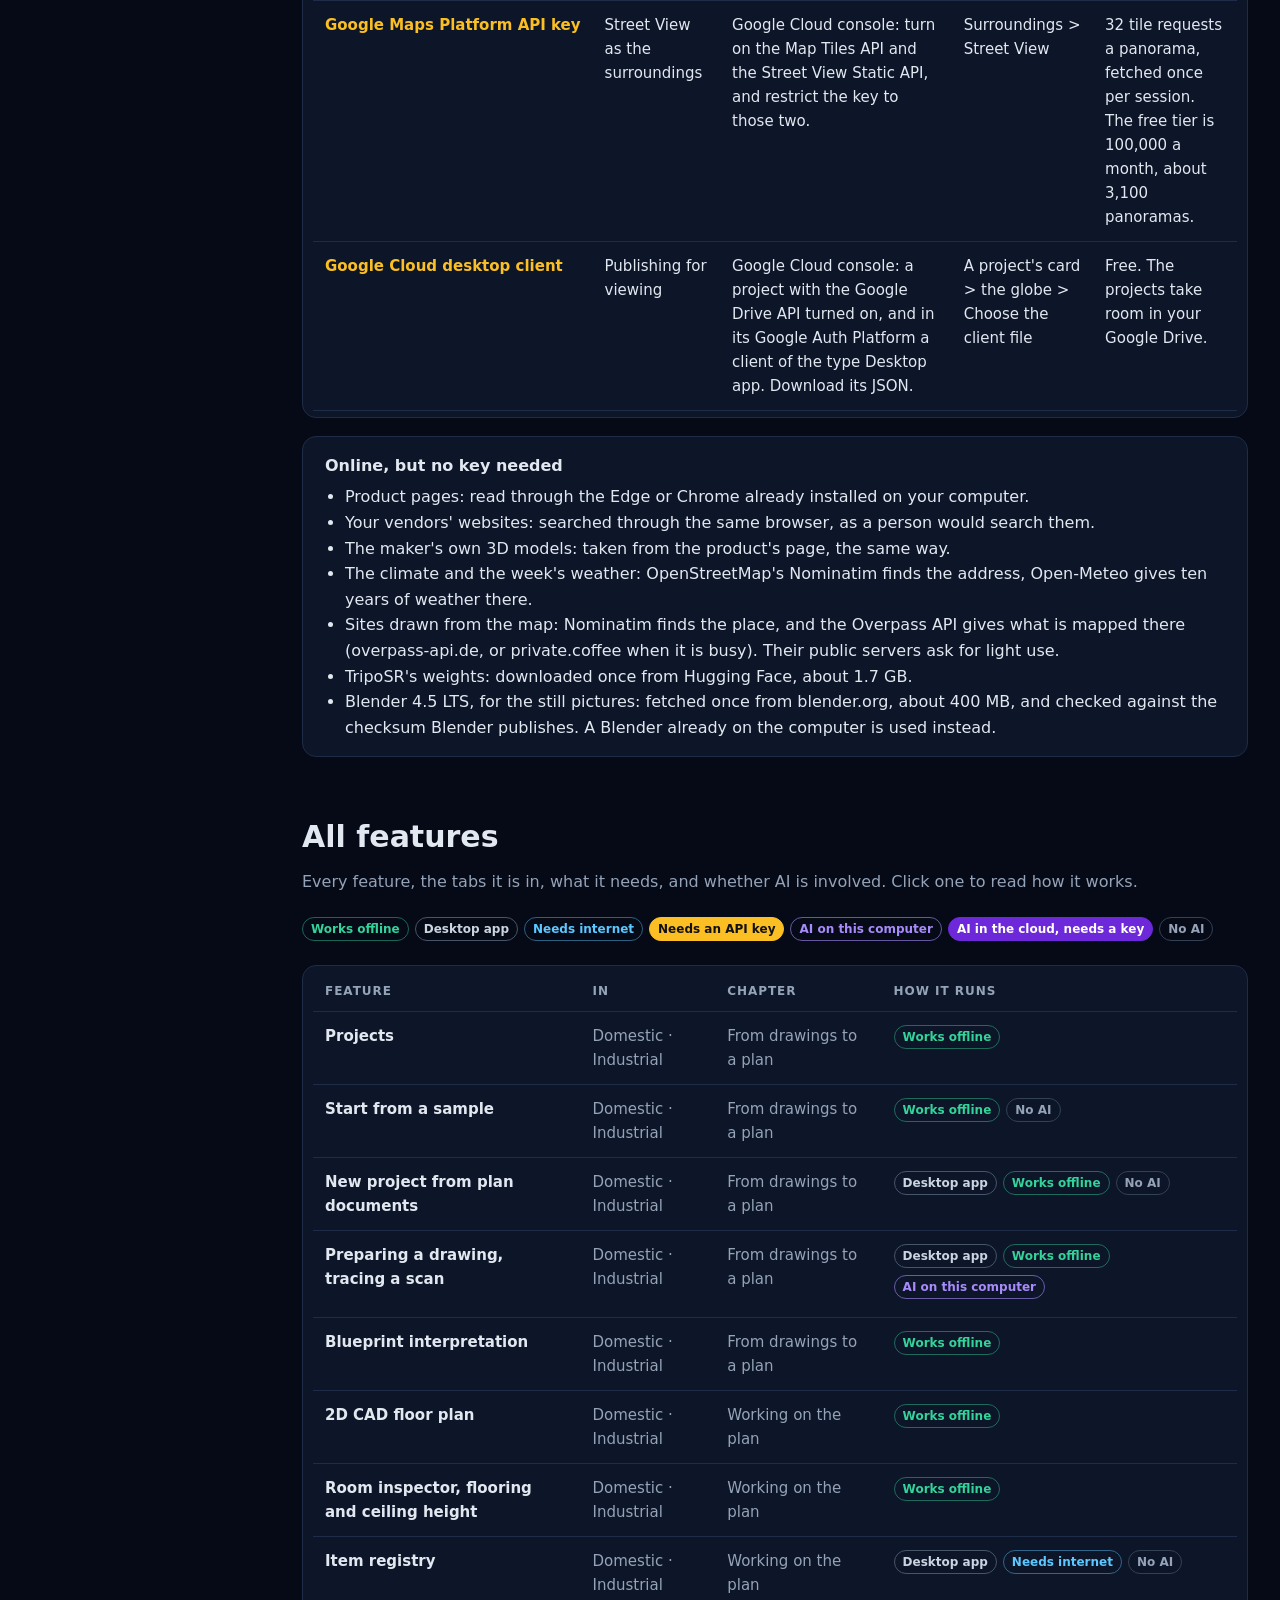
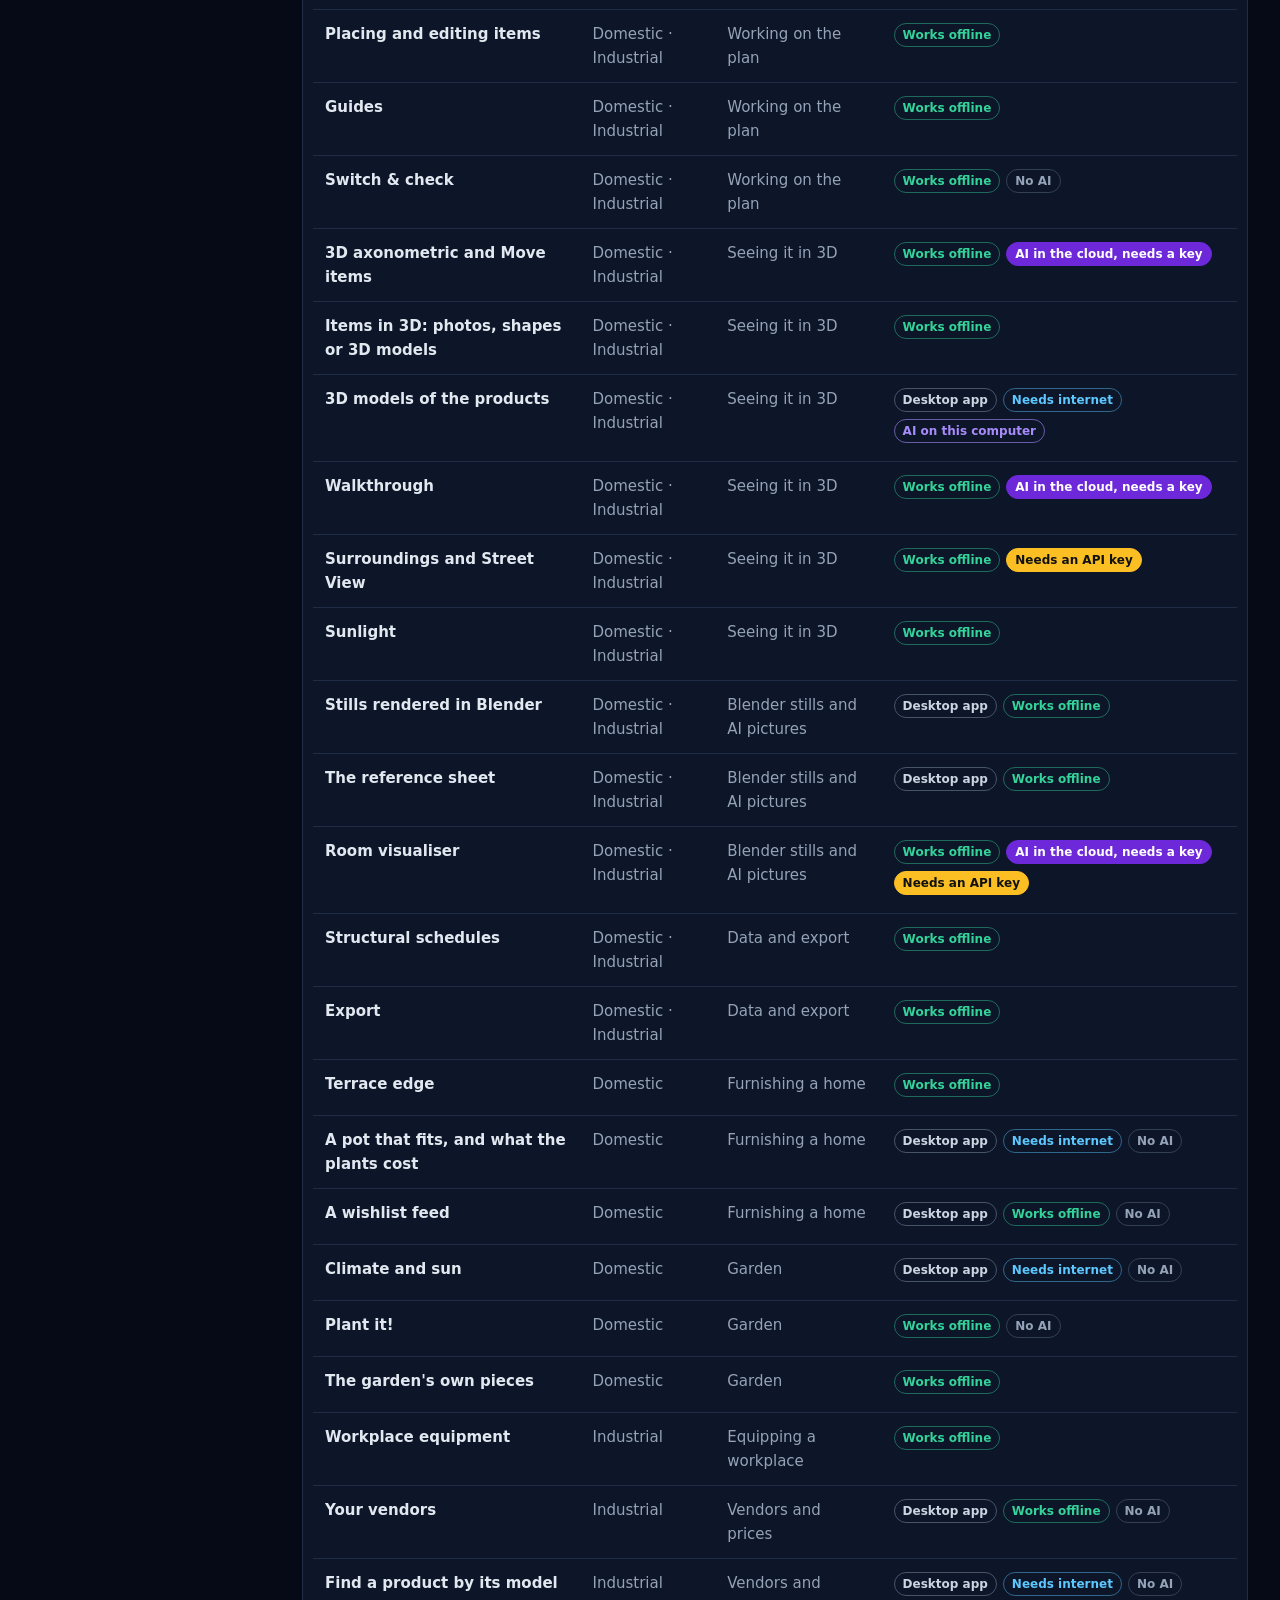
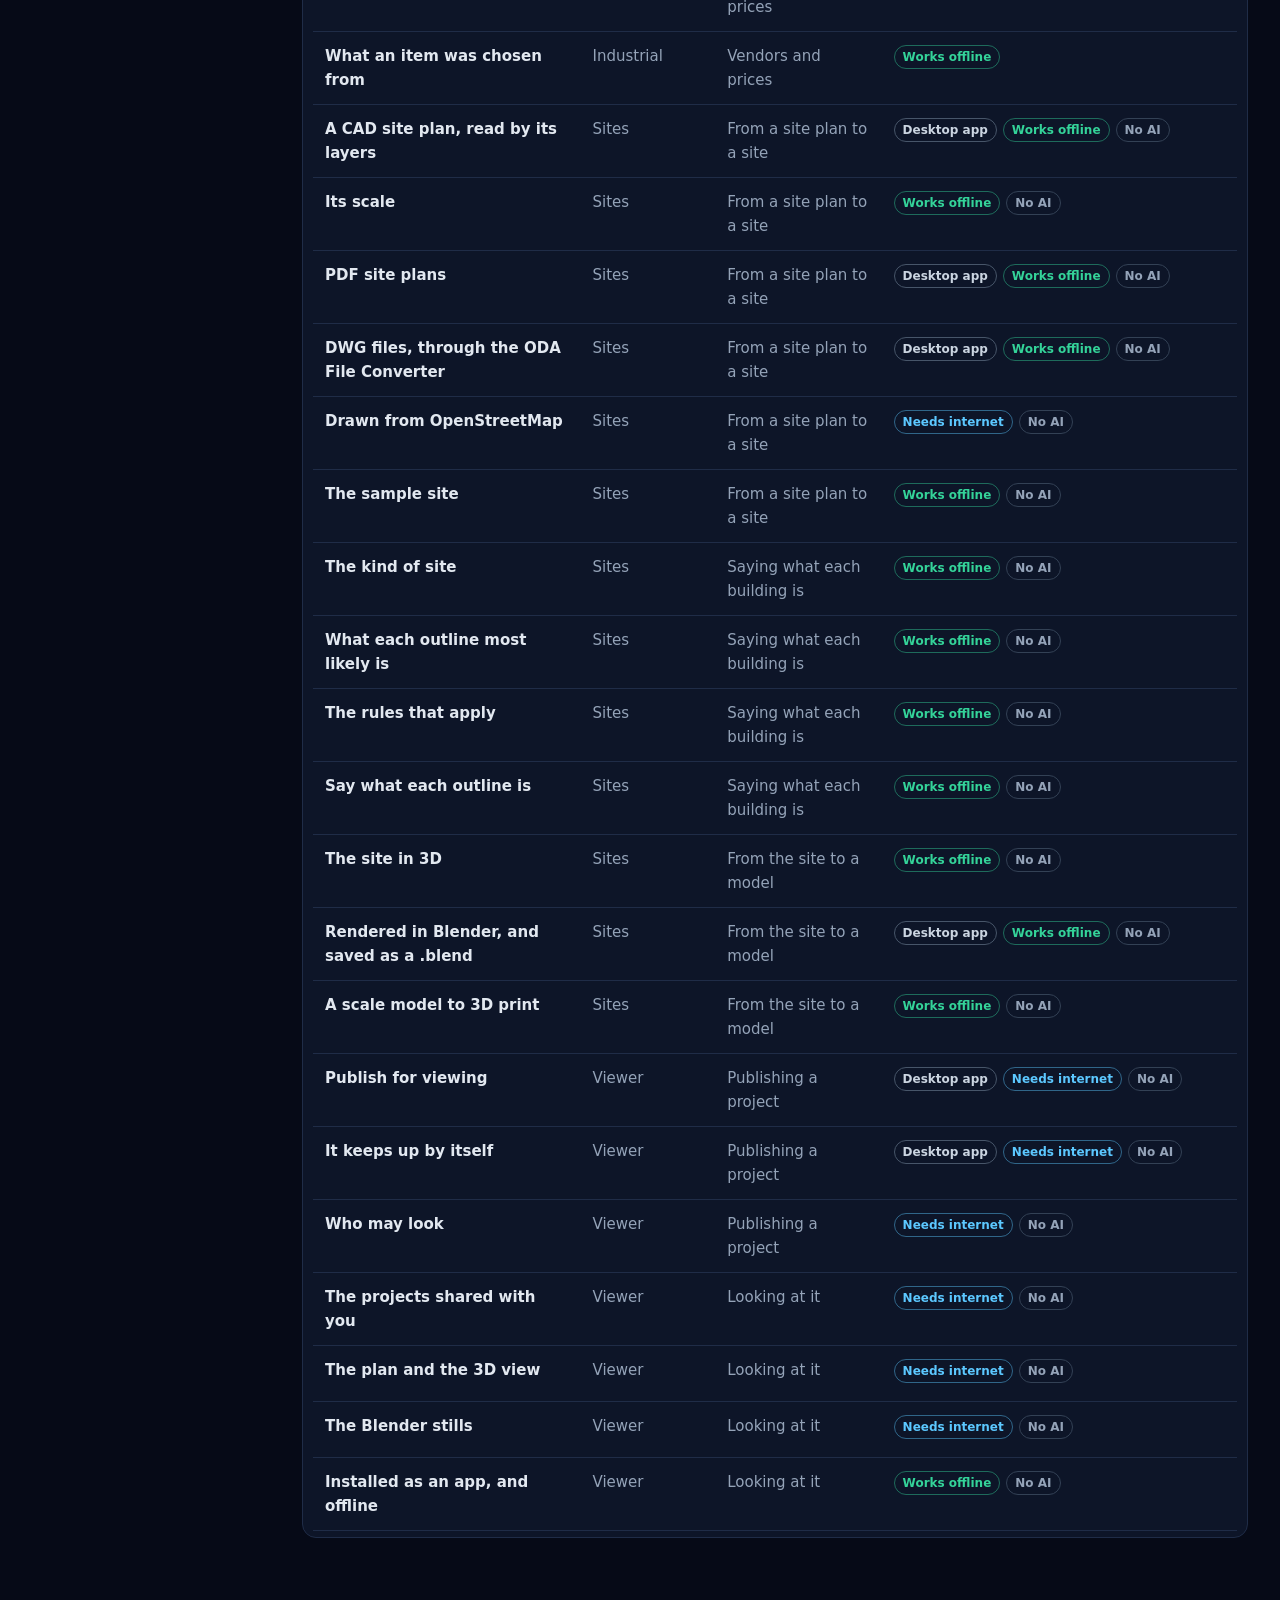
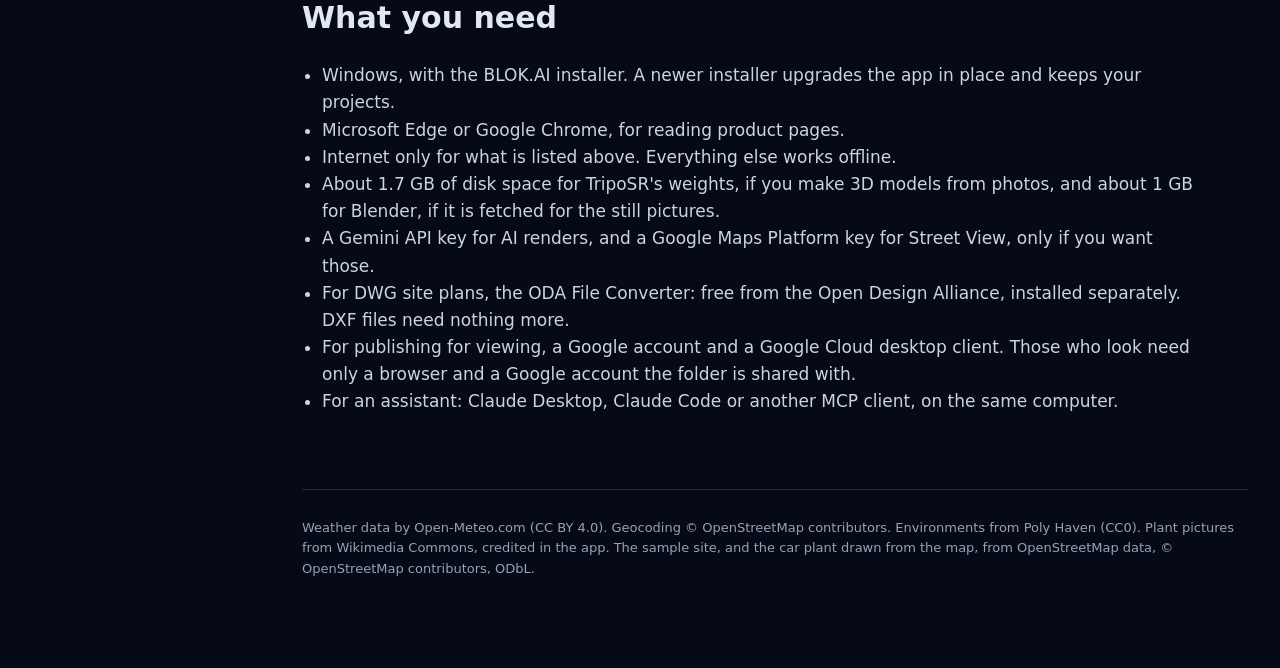
